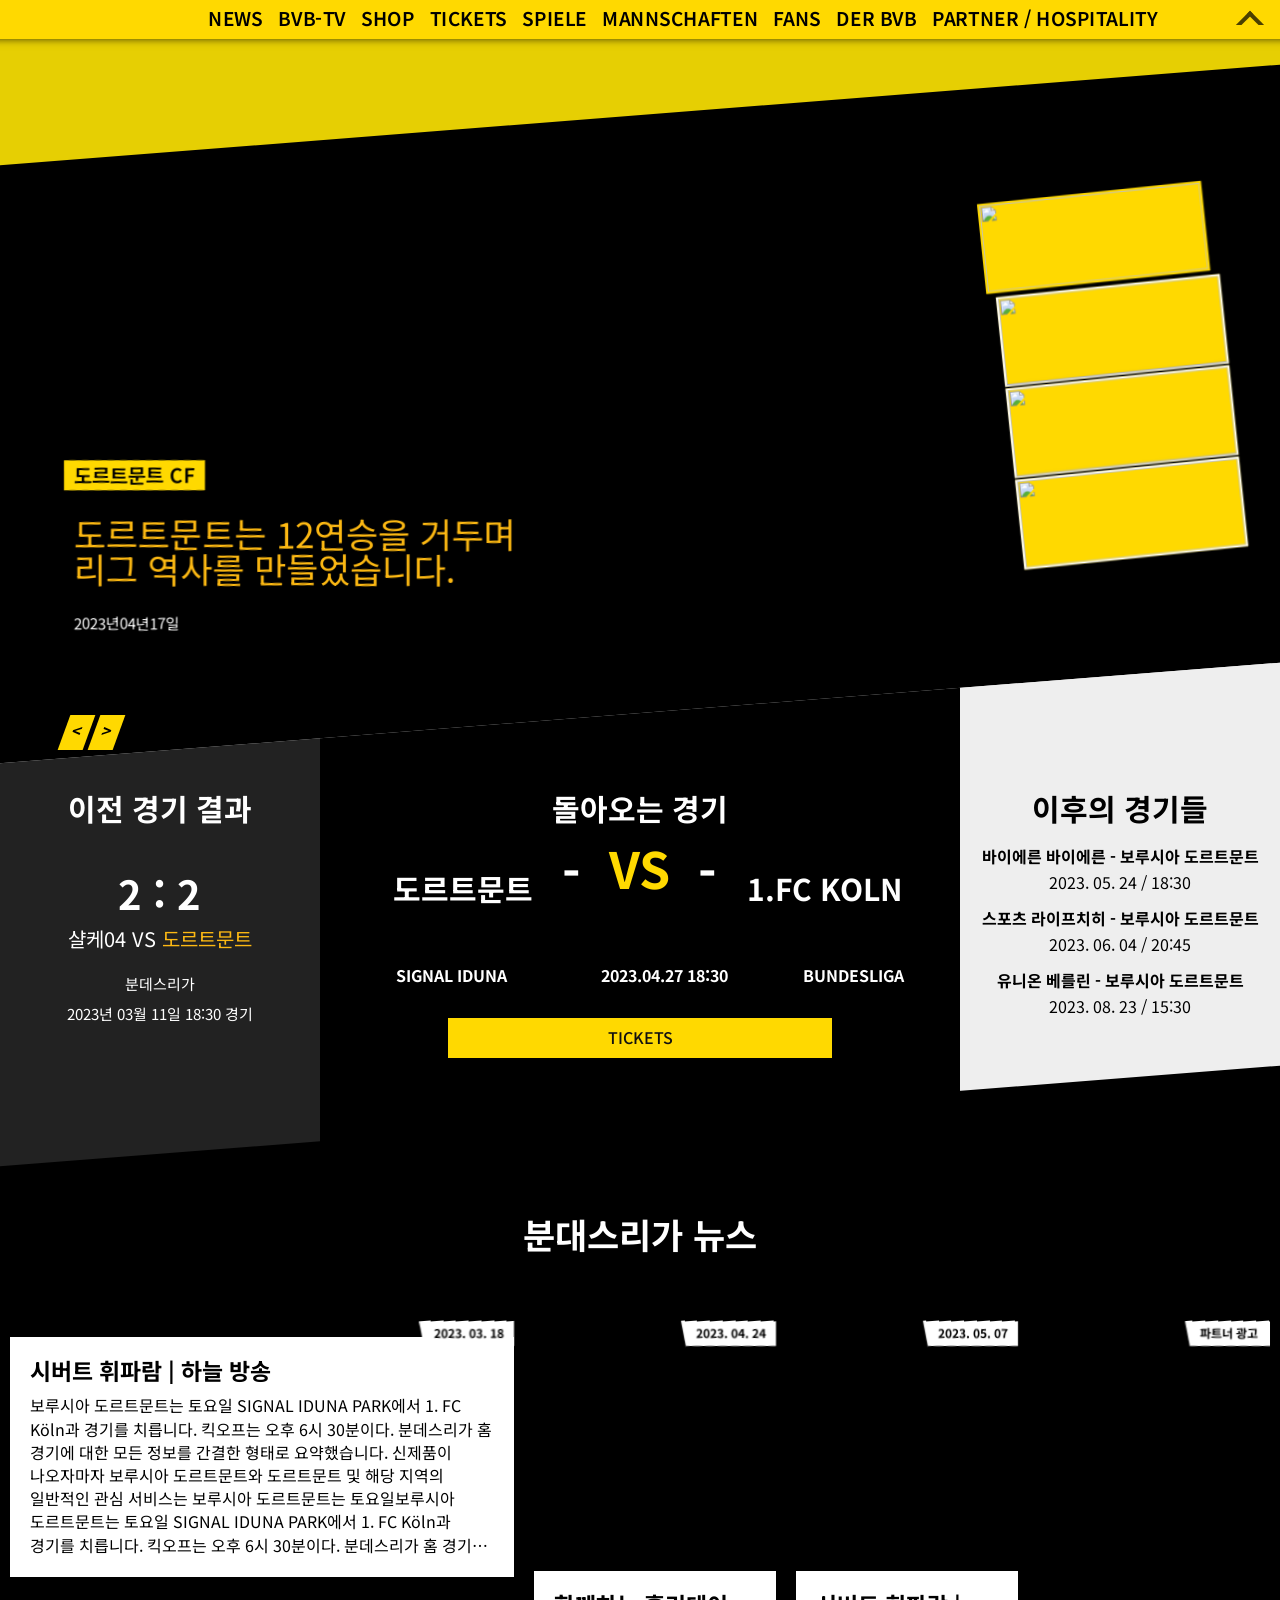
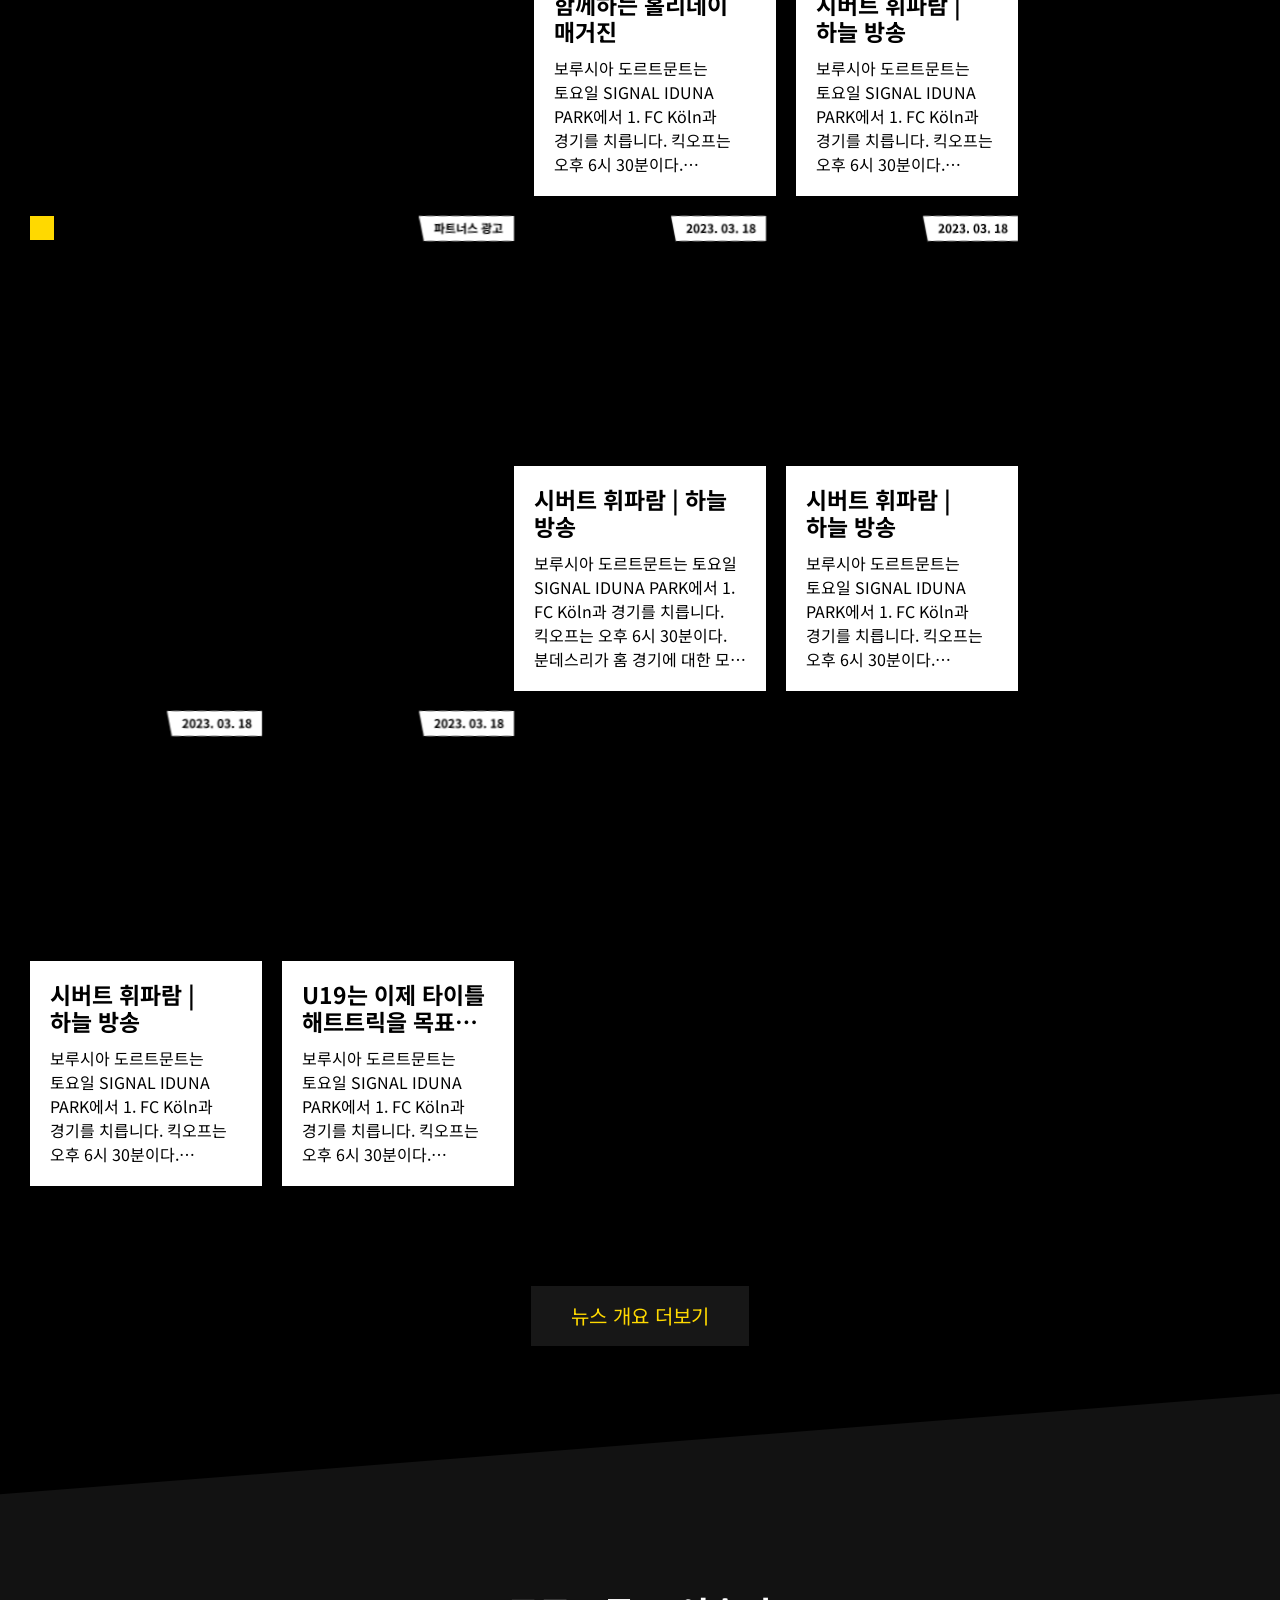
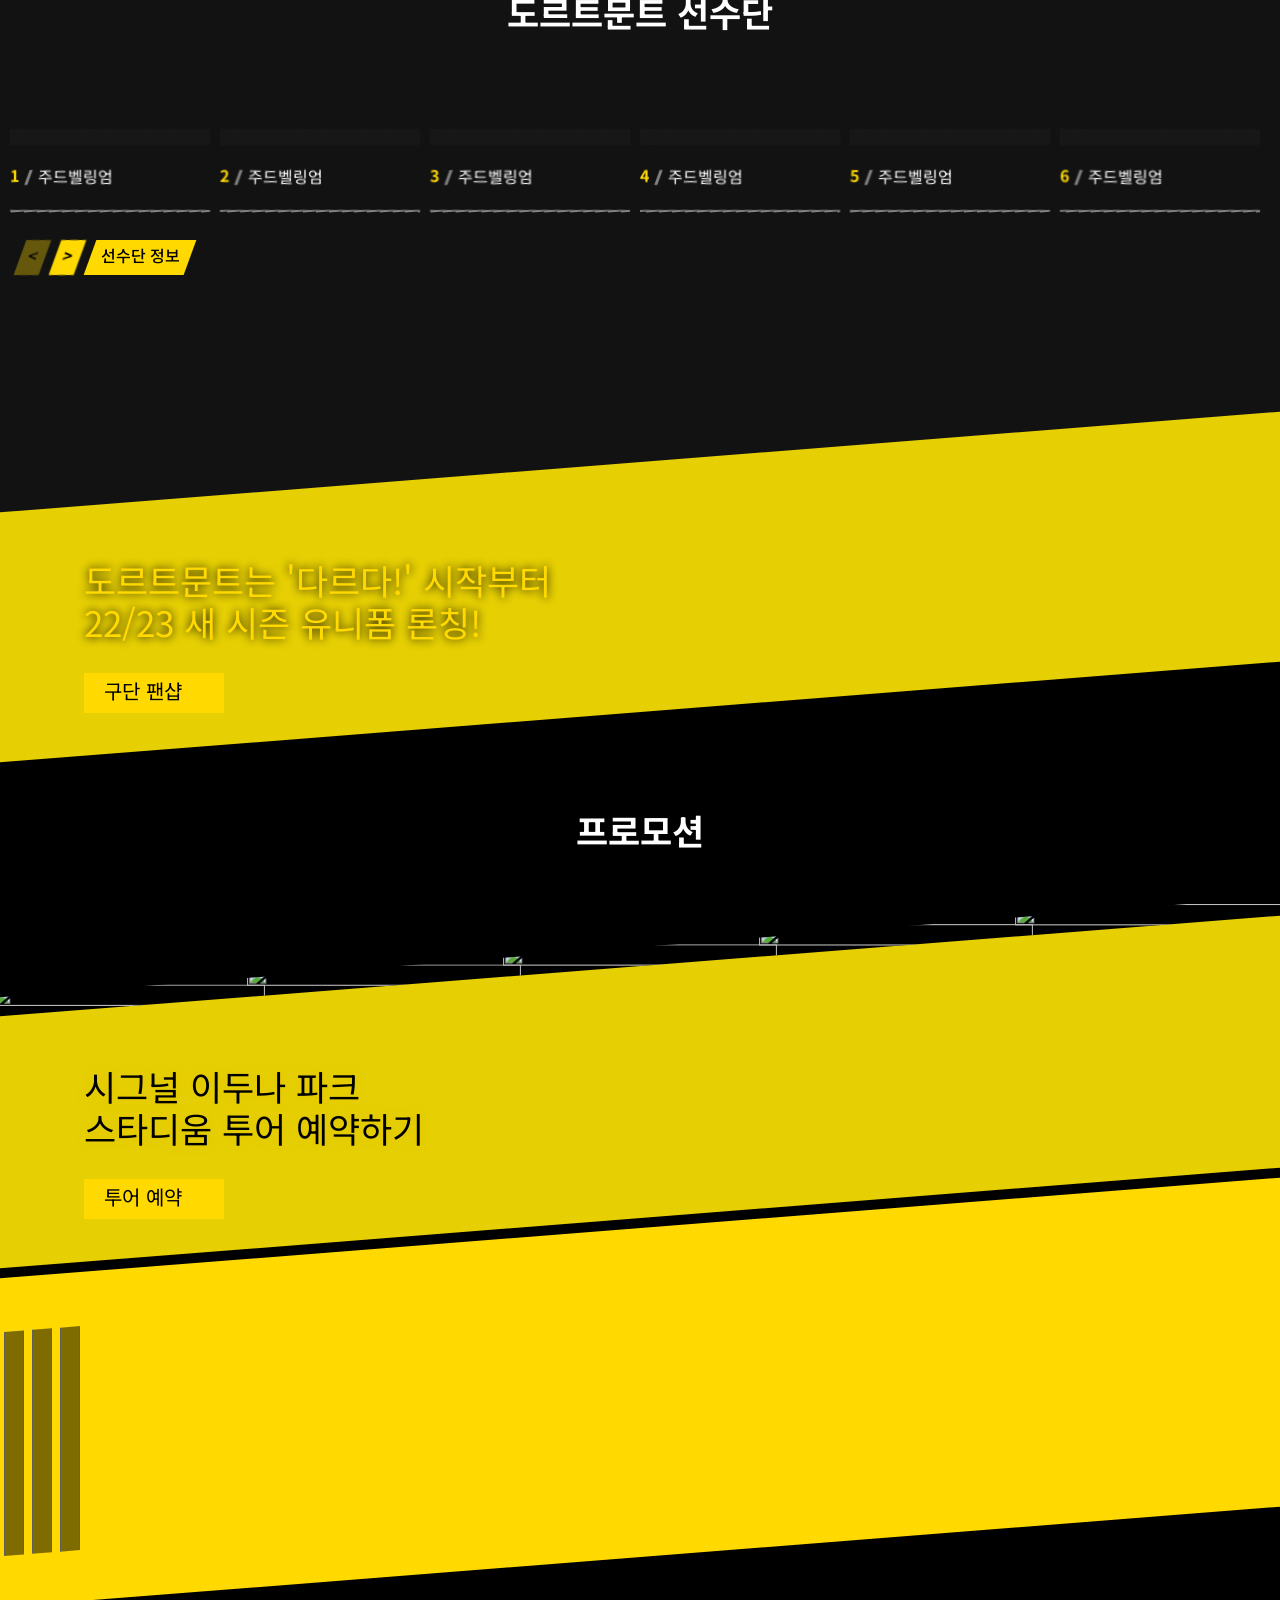
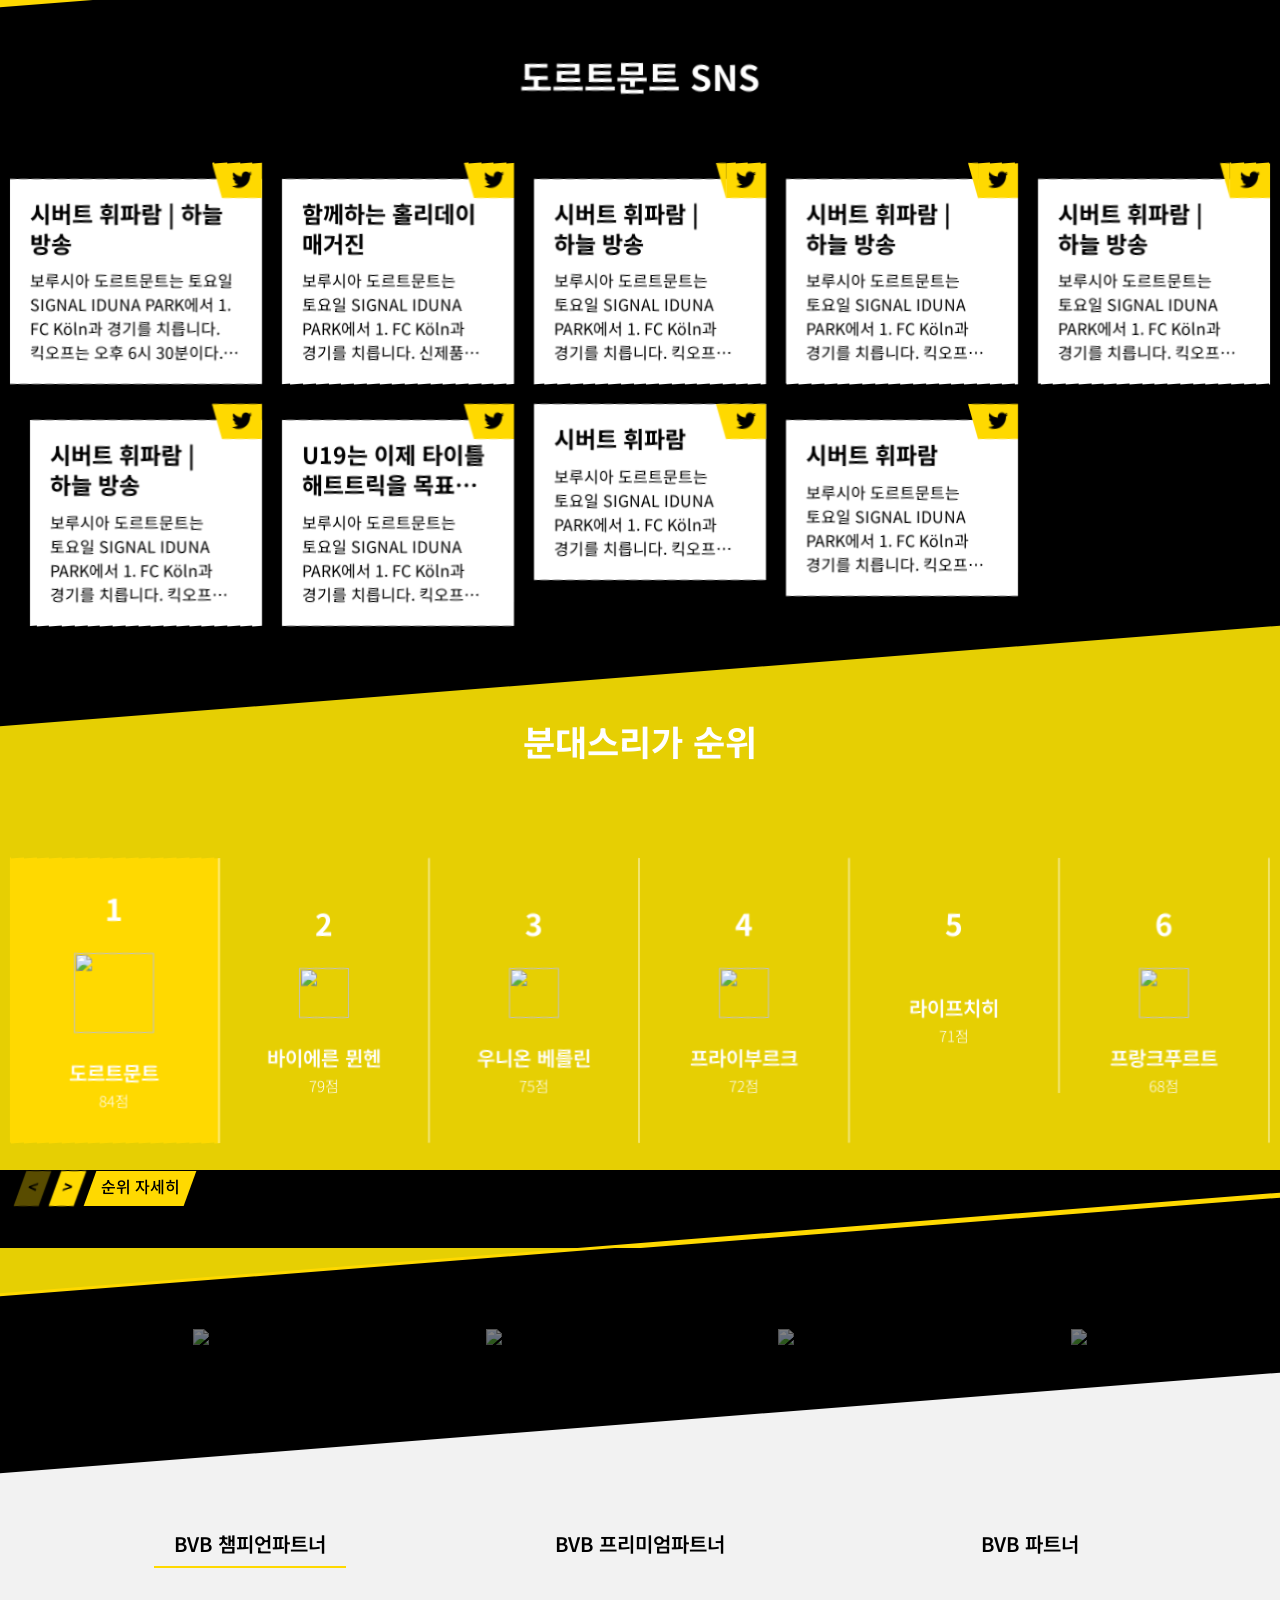
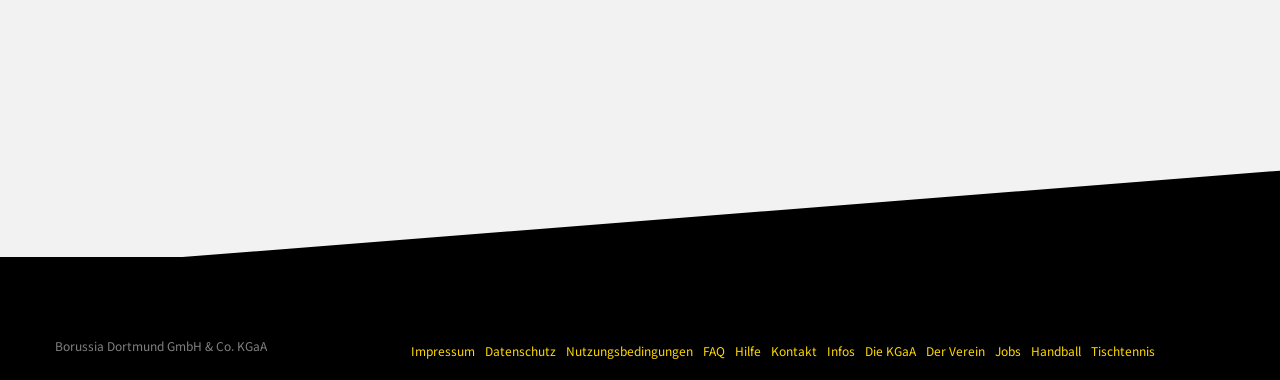
==== index.html @ 59bf0cdd "모바일 웹 초안" ====
<!DOCTYPE html>
<html lang="ko">
<head>
    <meta charset="UTF-8">
    <meta http-equiv="X-UA-Compatible" content="IE=edge">
    <meta name="viewport" content="user-scalable=no, initial-scale=1.0, maximum-scale=1.0, width=device-width">
    <link rel="icon" href="img/logo-bvb.svg" type="image/x-icon"> 
    <link rel="stylesheet" href="css/basic.css">
    <!-- <link rel="stylesheet" href="css/numberlist.css"> -->
    <link rel="stylesheet" href="css/reset.css">
    <link rel="stylesheet" href="css/swiper.min.css">
    <script src="js/swiper.min.js"></script>


    <link rel="stylesheet" href="https://cdnjs.cloudflare.com/ajax/libs/font-awesome/6.3.0/css/all.min.css">

    <!-- <script src="https://code.jquery.com/jquery-2.2.0.min.js" type="text/javascript"></script> -->
    <title>도르트문트CF</title>
</head>
<body>
    <header>

        <div class="header_top">
            <div class="cuver">
                <ul>
                    <li class="on"><a href=""><i class="fa-solid fa-futbol"><span>BVB.hom</span></i></a></li>
                    <li><a href=""><i class="fa-brands fa-youtube"><span>BVB-TV by 1&1</span></i></a></li>
                    <li><a href=""><i class="fa-solid fa-shirt"title="팬샵"><span>FanShop</span></i></a></li>
                    <li><a href=""><i class="fa-solid fa-ticket"title="티켓샵"><span>TicketShop</span></i></a></li>
                    <li><a href=""><i class="fa-solid fa-chart-line"title="선수데이터"><span>Aktie</span></i></a></li>
                    <li><a href=""><i class="fa-solid fa-trophy"><span>Borusseum</span></i></a></li>
                    <li><a href=""><i class="fa-solid fa-child-reaching" title="어린이"><span>KisClub</span></i></a></li>
                    <li><a href=""><i class="fa-solid fa-plane-departure" title="여행"><span>Reisen</span></i></a></li>
                    <li><a href=""><i class="fa-solid fa-handshake" title="회원"><span>Vip Menmber</span></i></a></li>
                    <li><a href=""><i class="fa-solid fa-heart" title="하트"><span>donation</span></i></a></li>
                </ul>
                <ul>
                    <li><a href=""><i class="fa-solid fa-magnifying-glass" title="돋보기"><span></span></i></a></li>
                    <li><a href=""><i class="fa-brands fa-facebook-f" title="페이스북"><span></span></i></a></li>
                    <li><a href=""><i class="fa-brands fa-twitter" title="트위터"><span></span></i></a></li>
                    <li><a href=""><i class="fa-brands fa-instagram" title="인스타"><span></span></i></a></li>
                    <li><a href=""><i class="fa-brands fa-twitch"><span></span></i></a></li>
                    <li><a href=""><i class="fa-solid fa-globe" title="글로벌"><span></span></i></a></li>
                    <li><a href="">Login</a></li>
                </ul>   
            </div>
            <button>up/down</button>
        </div><!--header_top : END-->

        <div class="gnb rotate">
            <div class="rotate_n">
                <h1><a href="#"><img src="img/logo-bvb.svg" alt=""></a></h1>
                <h2><a href="#"><img src="img/logo-1und1_s.svg" alt=""  id="logoc"></a></h2>
            </div>
            <div class="h_inner">
                <button class="bng_btn"><span>메뉴버튼</span></button>
                <ul class="tabMenu">
                    <li>
                        <a href="#">NEWS</a>
                        <ul  class="subMenu">
                            <li><a href="">개요</a></li>
                            <li><a href="#">인터뷰</a></li>
                            <li><a href="#">배경</a></li>
                            <li><a href="#">이야기</a></li>
                            <li><a href="#">U23</a></li>
                            <li><a href="#">이벤트</a></li>
                            <li><a href="#">재단,기부금</a></li>
                            <li><a href="#">뉴스 레터</a></li>
                        </ul><!--subMenu : END-->
                    </li>
                    <li><a href="">BVB-TV</a></li>
                    <li><a href="#">SHOP</a></li>
                    <li>
                        <a href="#">TICKETS</a>
                        <ul  class="subMenu">
                            <li><a href="#">티켓 구매</a></li>
                            <li><a href="#">티켓 정보</a></li>
                            <li><a href="#">뉴스레터</a></li>
                            <li><a href="#">경기 계획</a></li>
                            <li><a href="#">뉴스 레터</a></li>
                            <li><a href="#">이벤트</a></li>
                            <li><a href="#">스타이움 투어</a></li>
                            <li><a href="#">사전 판매 날짜</a></li>
                        </ul><!--subMenu : END-->
                    </li>
                    <li>
                        <a href="#">SPIELE</a>
                        <ul class="subMenu">
                            <li><a href="#">경기</a></li>
                            <li><a href="#">동영상</a></li>
                            <li><a href="#">경기 날짜</a></li>
                            <li><a href="#">BVB 라디오</a></li>
                            <li><a href="#">모든 경기들</a></li>
                        </ul><!--subMenu : END-->
                    </li>
                    <li>
                        <a href="#">MANNSCHAFTEN</a>
                        <ul class="subMenu">
                            <li><a href="#">선수단</a></li>
                            <li><a href="#">유소년</a></li>
                            <li><a href="#">전통</a></li>
                        </ul><!--subMenu : END-->
                    </li>
                    <li>
                        <a href="#">FANS</a>
                        <ul class="subMenu">
                            <li><a href="#">경기</a></li>
                            <li><a href="#">팬클럽</a></li>
                            <li><a href="#">팬 조언</a></li>
                            <li><a href="#">팬 부서</a></li>
                            <li><a href="#">BVB 소식</a></li>
                            <li><a href="#">BVB 팬 월드</a></li>
                        </ul><!--subMenu : END-->
                    </li>
                    <li>
                        <a href="#">DER BVB</a>
                        <ul class="subMenu">
                            <li><a href="#">역사 소개</a></li>
                            <li><a href="#">홈 구장 소개</a></li>
                            <li><a href="#">자원 봉사자</a></li>
                            <li><a href="#">재단, 기부금</a></li>
                            <li><a href="#">일자리</a></li>
                            <li><a href="#">E 풋볼</a></li>
                        </ul><!--subMenu : END-->
                    </li>
                    <li>
                        <a href="#">PARTNER / HOSPITALITY</a>
                        <ul class="subMenu">
                            <li><a href="#">비즈니스 뉴스</a></li>
                            <li><a href="#">파트너들</a></li>
                            <li><a href="#">파트너 네트워크</a></li>
                        </ul><!--subMenu : END-->
                    </li> 
                    <!--<li><a href="#">뉴스</a></li>
                    <li><a href="">도르트문트 TV</a></li>
                    <li><a href="#">쇼핑</a></li>
                    <li><a href="#">티켓</a></li>
                    <li><a href="#">경기 일정</a></li>
                    <li><a href="#">드림 팀</a></li>
                    <li><a href="#">팬페이지</a></li>
                    <li><a href="#">도르트문트 역사</a></li>
                    <li><a href="#">파트너 기업</a></li>-->
                </ul>
            </div><!--h_inner : END-->
            <button class="topBtn"></button>
        </div><!--gnb : END-->

        <ul class="gnb_content tabBody">
            <li>
                <div class="skew_n">
                    <div class="inner">
                        <nav class="nav1">
                            <ul>
                                <li class="backBtn"><a href="#">뒤로</a></li>
                                <li><a href="#">개요</a></li>
                                <li><a href="#">인터뷰</a></li>
                                <li><a href="#">배경</a></li>
                                <li><a href="#">이야기</a></li>
                                <li><a href="#">U23</a></li>
                                <li><a href="#">재단,기부금</a></li>
                                <li><a href="#">이벤트</a></li>
                                <li><a href="#">뉴스 레터</a></li>
                            </ul>
                        </nav>
                        <nav class="nav2">
                            <h3>소식</h3>
                            <ul>
                                <li>
                                    <a href="#">
                                        <p>04.15</p>
                                        <span>
                                            게레이로가 전화를 끊고, 말렌이 맞고, 변신할 수 있습니다.
                                        </span>
                                    </a>
                                </li>
                                <li>
                                    <a href="#">
                                        <p>04.15</p>
                                        <span>
                                            게레이로가 전화를 끊고, 말렌이 맞고, 변신할 수 있습니다.
                                        </span>
                                    </a>
                                </li>
                                <li>
                                    <a href="#">
                                        <p>04.15</p>
                                        <span>
                                            게레이로가 전화를 끊고, 말렌이 맞고, 변신할 수 있습니다.
                                        </span>
                                    </a>
                                </li>
                                <li>
                                    <a href="#">
                                        <p>04.15</p>
                                        <span>
                                            게레이로가 전화를 끊고, 말렌이 맞고, 변신할 수 있습니다.
                                        </span>
                                    </a>
                                </li>
                                <li>
                                    <a href="#">
                                        <p>04.15</p>
                                        <span>
                                            게레이로가 전화를 끊고, 말렌이 맞고, 변신할 수 있습니다.
                                        </span>
                                    </a>
                                </li>
                                <li>
                                    <a href="#">
                                        <div class="news_btn">
                                            모든 뉴스 보기
                                        </div>
                                    </a>
                                </li>
                            </ul>
                        </nav>
                        <nav class="nav3">
                            <h3>경기 스토리</h3>
                            <div>
                                <dl>
                                    <dt>다음 게임</dt>
                                    <dd>
                                        <span><img src="img/ranking6.png" alt=""></span>
                                        <p><strong> - : - </strong></p>
                                        <span><img src="img/logo-bvb.svg" alt=""></span>
                                    </dd>
                                    <dd>프랑크 푸르트 &nbsp;&nbsp;&nbsp;&nbsp;-&nbsp;&nbsp;&nbsp;&nbsp; 도르트 문트</dd>
                                    <dd><img src="img/ass_logo_eca.png" alt=""></dd>
                                    <dd><span>2023.05.27 18:30</span></dd>
                                </dl>
                                <dl>
                                    <dt>마지막 게임</dt>
                                    <dd>
                                        <span><img src="img/muin.png" alt=""></span>
                                        <p><strong>2 : 3</strong></p>
                                        <span><img src="img/logo-bvb.svg" alt=""></span>
                                    </dd>
                                    <dd>바이에른 뮌헨 &nbsp;&nbsp;&nbsp;&nbsp;-&nbsp;&nbsp;&nbsp;&nbsp; 도르트 문트</dd>
                                    <dd><img src="img/bl_17_footer.jpg" alt=""></dd>
                                    <dd>26일 매치데이<span>2023.05.27 18:30</span></dd>
                                </dl>
                                <!-- <a href="">모든 게임 표시</a> -->
                            </div>
                        </nav>
                        <nav class="nav4">
                            <h3>BVB TV</h3>
                            <img src="img/navImg01.jpg" alt="">
                            <dl>
                                <dt>지금 BVB TV 구독 박아!!</dt>
                                <dd>
                                    월 1.99유로에 원하는 클럽뿐만 아니라 모든 BVB 분데스리가, 유러피언 컵, DFB 컵 경기에 대한 최신 독점 비디오를 주문형으로 받을 수 있습니다.
                                </dd>
                            </dl>
                            <a href="">
                                BVB TV 바로가기
                            </a>
                        </nav>
                    </div><!--inner : END-->
                </div><!--skew_n : END-->
            </li>
            <li>
                <div>
                    <ul>
                        <li class="backBtn"><a href="#">뒤로</a></li>
                        
                    </ul>
                </div>
            </li>
            <li>
                <div>
                    내용3
                    <ul>
                        <li class="backBtn"><a href="#">뒤로</a></li>
                        
                    </ul>
                </div>
            </li>
            <li>
                <div class="skew_n">
                    <div class="inner">
                        <nav class="nav1">
                            <ul>
                                <li class="backBtn"><a href="#">뒤로</a></li>
                                <li><a href="#">티켓 구매</a></li>
                                <li><a href="#">사전 판매 날짜</a></li>
                                <li><a href="#">티켓 정보</a></li>
                                <li><a href="#">스타이움 투어</a></li>
                                <li><a href="#">뉴스레터</a></li>
                                <li><a href="#">경기 계획</a></li>
                                <li><a href="#">이벤트</a></li>
                                <li><a href="#">뉴스 레터</a></li>
                            </ul>
                        </nav>
                        <nav class="nav4">
                            <h3>티켓 구매 방법</h3>
                            <img src="img/navImg02.jpg" alt="">
                            <dl>
                                <dt>여기 티켓이 있습니다!!</dt>
                                <dd>
                                    BVB를 가까이에서 경험하고 팀을 응원하세요.
                                </dd>
                            </dl>
                            <a href="">
                                매표소로
                            </a>
                        </nav><!--nav4 : END-->
                        <nav class="nav4">
                            <h3>티켓 뉴스</h3>
                            <img src="img/navImg03.jpg" alt="">
                            <dl>
                                <dt>지금 BVB TV 구독 박아!!</dt>
                                <dd>
                                    목요일부터 보훔 경기 티켓 구매 가능
                                </dd>
                            </dl>
                            <a href="">
                                더 알아보기
                            </a>
                        </nav><!--nav4 : END-->
                        <nav class="nav2">
                            <h3>소식</h3>
                            <ul>
                                <li>
                                    <a href="#">
                                        <p>04.15</p>
                                        <span>
                                            게레이로가 전화를 끊고, 말렌이 맞고, 변신할 수 있습니다.
                                        </span>
                                    </a>
                                </li>
                                <li>
                                    <a href="#">
                                        <p>04.15</p>
                                        <span>
                                            게레이로가 전화를 끊고, 말렌이 맞고, 변신할 수 있습니다.
                                        </span>
                                    </a>
                                </li>
                                <li>
                                    <a href="#">
                                        <p>04.15</p>
                                        <span>
                                            게레이로가 전화를 끊고, 말렌이 맞고, 변신할 수 있습니다.
                                        </span>
                                    </a>
                                </li>
                                <li>
                                    <a href="#">
                                        <p>04.15</p>
                                        <span>
                                            게레이로가 전화를 끊고, 말렌이 맞고, 변신할 수 있습니다.
                                        </span>
                                    </a>
                                </li>
                                <li>
                                    <a href="#">
                                        <p>04.15</p>
                                        <span>
                                            게레이로가 전화를 끊고, 말렌이 맞고, 변신할 수 있습니다.
                                        </span>
                                    </a>
                                </li>
                                <li>
                                    <a href="#">
                                        <div class="news_btn">
                                            모든 뉴스 보기
                                        </div>
                                    </a>
                                </li>
                            </ul>
                        </nav>
                        
    
                    </div><!--inner : END-->
                </div><!--skew_n : END-->
            </li>
            <li>
                <div class="skew_n">
                    <div class="inner">
                        <nav class="nav1">
                            <ul>
                                <li class="backBtn"><a href="#">뒤로</a></li>
                                <li><a href="#">경기</a></li>
                                <li><a href="#">BVB 라디오</a></li>
                                <li><a href="#">동영상</a></li>
                                <li><a href="#">경기 날짜</a></li>
                                <li><a href="#">모든 경기들</a></li>
                            </ul>
                        </nav>
                        <nav class="nav2">
                            <h3>이벤트</h3>
                            <ul>
                                <li>
                                    <a href="#">
                                        <p>04.15</p>
                                        <span>
                                            잔디 공 스포츠 라이프치히 - 보루시아 도르트문트
                                        </span>
                                    </a>
                                </li>
                                <li>
                                    <a href="#">
                                        <p>04.15</p>
                                        <span>
                                            VfB 슈투트가르트-보루시아 도르트문트
                                        </span>
                                    </a>
                                </li>
                                <li>
                                    <a href="#">
                                        <p>04.15</p>
                                        <span>
                                            게레이로가 전화를 끊고, 말렌이 맞고, 변신할 수 있습니다.
                                        </span>
                                    </a>
                                </li>
                                <li>
                                    <a href="#">
                                        <p>04.15</p>
                                        <span>
                                            게레이로가 전화를 끊고, 말렌이 맞고, 변신할 수 있습니다.
                                        </span>
                                    </a>
                                </li>
                                <li>
                                    <a href="#">
                                        <p>04.15</p>
                                        <span>
                                            게레이로가 전화를 끊고, 말렌이 맞고, 변신할 수 있습니다.
                                        </span>
                                    </a>
                                </li>
                                <li>
                                    <a href="#">
                                        <div class="news_btn">
                                            더 많은 이벤트 보기
                                        </div>
                                    </a>
                                </li>
                            </ul>
                        </nav>
                        <nav class="nav3">
                            <h3>경기 스토리</h3>
                            <div>
                                <dl>
                                    <dt>다음 게임</dt>
                                    <dd>
                                        <span><img src="img/ranking6.png" alt=""></span>
                                        <p><strong> - : - </strong></p>
                                        <span><img src="img/logo-bvb.svg" alt=""></span>
                                    </dd>
                                    <dd>프랑크 푸르트 &nbsp;&nbsp;&nbsp;&nbsp;-&nbsp;&nbsp;&nbsp;&nbsp; 도르트 문트</dd>
                                    <dd><img src="img/ass_logo_eca.png" alt=""></dd>
                                    <dd><span>2023.05.27 18:30</span></dd>
                                </dl>
                                <dl>
                                    <dt>마지막 게임</dt>
                                    <dd>
                                        <span><img src="img/muin.png" alt=""></span>
                                        <p><strong>2 : 3</strong></p>
                                        <span><img src="img/logo-bvb.svg" alt=""></span>
                                    </dd>
                                    <dd>바이에른 뮌헨 &nbsp;&nbsp;&nbsp;&nbsp;-&nbsp;&nbsp;&nbsp;&nbsp; 도르트 문트</dd>
                                    <dd><img src="img/bl_17_footer.jpg" alt=""></dd>
                                    <dd>26일 매치데이<span>2023.05.27 18:30</span></dd>
                                </dl>
                                <!-- <a href="">모든 게임 표시</a> -->
                            </div>
                        </nav>
                        <nav class="nav4">
                            <h3>혜택</h3>
                            <img src="img/navImg04.jpg" alt="">
                            <dl>
                                <dt>팬 혜택: WOW + BVB-TV 12개월</dt>
                                <dd>
                                    WOW를 통해 BVB가 분데스리가와 DFB 컵은 물론 최고의 핸드볼, 테니스, 골프, 포뮬러 1 경기를 라이브로 볼 수 있습니다. 
                                    또한 독점 비디오 및 보고서가 포함된 BVB 아카이브에 액세스할 수 있습니다. 
                                    한 달에 €24.99에 함께 사용하세요.
                                </dd>
                            </dl>
                            <a href="">
                                BVB TV 바로가기
                            </a>
                        </nav>
                    </div><!--inner : END-->
                </div><!--skew_n : END-->
            </li>
            <li>
                <div class="skew_n">
                    <div class="inner">
                        <nav class="nav1">
                            <ul>
                                <li class="backBtn"><a href="#">뒤로</a></li>
                                <li><a href="#">선수단</a></li>
                                <li><a href="#">유소년</a></li>
                                <li><a href="#">전통</a></li>
                            </ul>
                        </nav>
                        <nav class="nav5">
                            <h3>골키퍼</h3>
                            <ul>
                                <li><a href="#"><p>1</p><span>그레고리 코벨</span></a></li>
                                <li><a href="#"><p>33</p><span>알렉산더 마이어</span></a></li>
                                <li><a href="#"><p>35</p><span>마르셀 로트카</span></a></li>
                                <li><a href="#"><p>38</p><span>루카 운베혼</span></a></li>
                            </ul>
                        </nav><!--nav5 : END-->
                        <nav class="nav5">
                            <h3>수비수</h3>
                            <ul>
                                <li><a href="#"><p>2</p><span>마테우 모리 바우자</span></a></li>
                                <li><a href="#"><p>4</p><span>니코 슐로터벡</span></a></li>
                                <li><a href="#"><p>13</p><span>라파엘 게레이로</span></a></li>
                                <li><a href="#"><p>14</p><span>니코 슐즈</span></a></li>
                                <li><a href="#"><p>15</p><span>마츠 후엘스</span></a></li>
                                <li><a href="#"><p>24</p><span>토마스 뮐너</span></a></li>
                                <li><a href="#"><p>25</p><span>니클라스 술레</span></a></li>
                                <li><a href="#"><p>26</p><span>줄리안라이어슨</span></a></li>
                            </ul>
                        </nav><!--nav5 : END-->
                        <nav class="nav5">
                            <h3>미드필더</h3>
                            <ul>
                                <li><a href="#"><p>6</p><span>살리 오즈칸</span></a></li>
                                <li><a href="#"><p>7</p><span>조반니 레이나</span></a></li>
                                <li><a href="#"><p>8</p><span>마흐무드 다후드</span></a></li>
                                <li><a href="#"><p>11</p><span>마르코레우스</span></a></li>
                                <li><a href="#"><p>17</p><span>마리우스 울프</span></a></li>
                                <li><a href="#"><p>19</p><span>줄리안 브란트</span></a></li>
                                <li><a href="#"><p>22</p><span>주드 벨링엄</span></a></li>
                                <li><a href="#"><p>23</p><span>멀레 칸</span></a></li>
                                <li><a href="#"><p>30</p><span>펠릭스 패스</span></a></li>
                                <li><a href="#"><p>32</p><span>압둘라예 카마라</span></a></li>
                                <li><a href="#"><p>42</p><span>곡탄 구르푸즈</span></a></li>
                            </ul>
                        </nav><!--nav5 : END-->
                        <nav class="nav5">
                            <h3>공격수</h3>
                            <ul>
                                <li><a href="#"><p>9</p><span>세바스티안 힐러</span></a></li>
                                <li><a href="#"><p>16</p><span>줄리앙 듀랑빌</span></a></li>
                                <li><a href="#"><p>18</p><span> 유수파 무코코</span></a></li>
                                <li><a href="#"><p>20</p><span>앤서니 모데스트</span></a></li>
                                <li><a href="#"><p>20</p><span>앤서니 모데스트</span></a></li>
                                <li><a href="#"><p>21</p><span>도넬 페인트</span></a></li>
                                <li><a href="#"><p>27</p><span>카림 아데예미</span></a></li>
                                <li><a href="#"><p>43</p><span>제이미 바이노 기른스</span></a></li>
                            </ul>
                        </nav><!--nav5 : END-->
                    </div><!--inner : END-->
                </div><!--skew_n : END-->
            </li>
    
            <li>
                <div class="skew_n">
                    <div class="inner">
                        <nav class="nav1">
                            <ul>
                                <li class="backBtn"><a href="#">뒤로</a></li>
                                <li><a href="#">경기</a></li>
                                <li><a href="#">BVB 소식</a></li>
                                <li><a href="#">팬클럽</a></li>
                                <li><a href="#">팬 조언</a></li>
                                <li><a href="#">팬 부서</a></li>
                                <li><a href="#">BVB 팬 월드</a></li>
                            </ul>
                        </nav>
                        <nav class="nav2">
                            <h3>이벤트</h3>
                            <ul>
                                <li>
                                    <a href="#">
                                        <p>04.15</p>
                                        <span>
                                            잔디 공 스포츠 라이프치히 - 보루시아 도르트문트
                                        </span>
                                    </a>
                                </li>
                                <li>
                                    <a href="#">
                                        <p>04.15</p>
                                        <span>
                                            VfB 슈투트가르트-보루시아 도르트문트
                                        </span>
                                    </a>
                                </li>
                                <li>
                                    <a href="#">
                                        <p>04.15</p>
                                        <span>
                                            게레이로가 전화를 끊고, 말렌이 맞고, 변신할 수 있습니다.
                                        </span>
                                    </a>
                                </li>
                                <li>
                                    <a href="#">
                                        <p>04.15</p>
                                        <span>
                                            게레이로가 전화를 끊고, 말렌이 맞고, 변신할 수 있습니다.
                                        </span>
                                    </a>
                                </li>
                                <li>
                                    <a href="#">
                                        <p>04.15</p>
                                        <span>
                                            게레이로가 전화를 끊고, 말렌이 맞고, 변신할 수 있습니다.
                                        </span>
                                    </a>
                                </li>
                                <li>
                                    <a href="#">
                                        <div class="news_btn">
                                            더 많은 이벤트 보기
                                        </div>
                                    </a>
                                </li>
                            </ul>
                        </nav>
                        <nav class="nav4">
                            <h3>베팅 모든것</h3>
                            <img src="img/navImg04.jpg" alt="">
                            <dl>
                                <dt>Nobby에 대한 모든 것 - 검정색과 노란색 베팅 그룹</dt>
                                <dd>
                                    검은색 및 노란색 베팅 그룹에서 Nobby는 모든 Borussia 플레이어에게 베팅에 도전합니다! 
                                    참여는 물론 무료이며 최고의 팁을 주는 사람은 매 경기일과 시즌이 끝날 때 독점적인 BVB 상을 받습니다. 
                                    페이스북 친구를 초대하여 경쟁할 수도 있습니다.
                                </dd>
                            </dl>
                            <a href="">
                                베팅 바로가기
                            </a>
                        </nav>
                    </div><!--inner : END-->
                </div><!--skew_n : END-->
            </li>
            <li>
                <div class="skew_n">
                    <div class="inner">
                        <nav class="nav1">
                            <ul>
                                <li class="backBtn"><a href="#">뒤로</a></li>
                                <li><a href="#">역사 소개</a></li>
                                <li><a href="#">홈 구장 소개</a></li>
                                <li><a href="#">자원 봉사자</a></li>
                                <li><a href="#">재단, 기부금</a></li>
                                <li><a href="#">일자리</a></li>
                                <li><a href="#">E 풋볼</a></li>
                            </ul>
                        </nav>
                        <nav class="nav4">
                            <h3>노동조합</h3>
                            <img src="img/bvb_gnb_01.jpg" alt="">
                            <dl>
                                <dt>보르지그플라츠 출생</dt>
                                <dd>
                                    BV의 가장 중요한 기관. 
                                    보루시아 09 eV 도르트문트와 그 멤버들.
                                </dd>
                            </dl>
                            <a href="">
                                협회 위원회
                            </a>
                        </nav>
                        <nav class="nav4">
                            <h3>노동 위원회</h3>
                            <img src="img/bvb_gnb_02.jpg" alt="">
                            <dl>
                                <dt>KGAA</dt>
                                <dd>
                                    Borussia Dortmund GmbH & Co. KGaA, 위원회 및 구성원에 대한 개요입니다.
                                </dd>
                            </dl>
                            <a href="">
                                더 알아보기
                            </a>
                        </nav>
                        <nav class="nav4">
                            <h3>일자리</h3>
                            <img src="img/bvb_gnb_03.jpg" alt="">
                            <dl>
                                <dt>일자리</dt>
                                <dd>
                                    보루시아 도르트문트는 단순한 고용주 그 이상입니다. 
                                    무엇보다 보루시아 도르트문트는 삶의 방식이기도 하다. 
                                    이것은 우리의 기업 및 클럽 문화에 반영됩니다. 
                                    보루시아 도르트문트에서 일하는 사람들은 BVB 가족과 떼려야 뗄 수 없는 감정적 연결을 느낍니다. 
                                </dd>
                            </dl>
                            <a href="">
                                더 알아보기
                            </a>
                        </nav>
                        <nav class="nav4">
                            <h3>재단, 기부금</h3>
                            <img src="img/bvb_gnb_04.jpg" alt="">
                            <dl>
                                <dt>라이트 업 - BVB 재단</dt>
                                <dd>
                                    분데스리가 50회 시즌 12일, 보루시아 도르트문트가 비영리재단 '라이트업'의 창립을 맞아 별의 탄생을 자축했다.
                                </dd>
                            </dl>
                            <a href="">
                                더 알아보기
                            </a>
                        </nav>
                        <nav class="nav4">
                            <h3>우리의 게임</h3>
                            <img src="img/bvb_gnb_05.jpg" alt="">
                            <dl>
                                <dt>BVB의 지속 가능한 개발</dt>
                                <dd>
                                    연대와 공동체로 보루시아 도르트문트의 지속 가능한 보고서를 우리는 항상 개발한다.
                                </dd>
                            </dl>
                            <a href="">
                                더 알아보기
                            </a>
                        </nav>
                    </div><!--inner : END-->
                </div><!--skew_n : END-->
            </li>
            <li>
                <div class="skew_n">
                    <div class="inner">
                        <nav class="nav1">
                            <ul>
                                <li class="backBtn"><a href="#">뒤로</a></li>
                                <li><a href="#">비즈니스 뉴스</a></li>
                                <li><a href="#">파트너들</a></li>
                                <li><a href="#">파트너 네트워크</a></li>
                            </ul>
                        </nav>
                        <nav class="nav4">
                            <img src="img/fatner_bng01.png" alt="">
                            <a href="">
                                더 알아보기
                            </a>
                        </nav>
                        <nav class="nav4">
                            <img src="img/fatner_bng02.png" alt="">
                            <a href="">
                                더 알아보기
                            </a>
                        </nav>
                        <nav class="nav4">
                            <img src="img/fatner_bng03.png" alt="">
                            <a href="">
                                더 알아보기
                            </a>
                        </nav>
                        <nav class="nav4">
                            <img src="img/fatner_bng04.png" alt="">
                            <a href="">
                                더 알아보기
                            </a>
                        </nav>
                        <nav class="nav4">
                            <img src="img/fatner_bng06.png" alt="">
                            <a href="">
                                더 알아보기
                            </a>
                        </nav>
                    </div><!--inner : END-->
                </div><!--skew_n : END-->
            </li>
        </ul>

    </header>


    <div class="wr">


        <div class="swiper-container visual skew ">
            <!-- <div class="swiper-scrollbar"></div> -->

            <div class="swiper-wrapper ">
                <div class="swiper-slide on">
                    <div class="img">
                        <dl class="visual_txt">
                            <dt>도르트문트 CF</dt>
                            <dd> 도르트문트는 12연승을 거두며<br /> 
                                리그 역사를 만들었습니다.
                            </dd>
                            <dd>
                                2023년04년17일
                            </dd>
                        </dl><!--visual_txt : END-->
                    </div>
                </div><!---슬라이더 컨텐--->
                <div class="swiper-slide ">
                    <div class="img">
                        <dl class="visual_txt">
                            <dt>도르트문트 CF</dt>
                            <dd> 도르트문트는 12연승을 거두며<br /> 
                                리그 역사를 만들었습니다.
                            </dd>
                            <dd>
                                2023년04년17일
                            </dd>
                        </dl><!--visual_txt : END-->
                    </div>
                </div><!---슬라이더 컨텐--->
                <div class="swiper-slide ">
                    <div class="img">
                        <dl class="visual_txt">
                            <dt>도르트문트 CF</dt>
                            <dd> 도르트문트는 12연승을 거두며<br /> 
                                리그 역사를 만들었습니다.
                            </dd>
                            <dd>
                                2023년04년17일
                            </dd>
                        </dl><!--visual_txt : END-->
                    </div>
                </div><!---슬라이더 컨텐--->
                <div class="swiper-slide ">
                    <div class="img">
                        <dl class="visual_txt">
                            <dt>도르트문트 CF</dt>
                            <dd> 도르트문트는 12연승을 거두며<br /> 
                                리그 역사를 만들었습니다.
                            </dd>
                            <dd>
                                2023년04년17일
                            </dd>
                        </dl><!--visual_txt : END-->
                    </div>
                </div><!---슬라이더 컨텐--->

            </div><!--swiper-wrapper : END-->
            <ul class="swiper-pagination ul skew_n"></div>
            <!-- <ul class="swiper-pagination ">
                <li class="on"><img src="img/baner02.jpg" alt=""><span>도르트문트 CF</span></li>
                <li><img src="img/wu02.webp" alt=""><span>BVB 팬샵</span></li>
                <li><img src="img/wu02.webp" alt=""><span>새로운 컬렉션</span></li>
                <li><img src="img/wu02.webp" alt=""><span>BVB 파트너스</span></li>
            </ul> -->
            <!-- <ul class="ul skew_n">
                <li class="on"><img src="img/baner02.jpg" alt=""><span>도르트문트 CF</span></li>
                <li><img src="img/wu02.webp" alt=""><span>BVB 팬샵</span></li>
                <li><img src="img/wu02.webp" alt=""><span>새로운 컬렉션</span></li>
                <li><img src="img/wu02.webp" alt=""><span>BVB 파트너스</span></li>
            </ul> -->
        </div>
        <div class="nextBtn visualBtn">
            <div class="swiper-button-prev2"><</div>
            <div class="swiper-button-next2">></div>
        </div><!--nextBtn : END-->
    </div><!--wr : END-->




    <main>
        <section class="content1 skew">
            <ul>
                <li>
                    <div class="game_con1">
                        <h3>이전 경기 결과</h3>
                        <div class="score">
                            <div>
                                <p><img src="img/muin.png" alt=""></p>
                            </div>
                            <div>2 : 2</div>
                            <div>
                                <p><img src="img/logo-bvb.svg" alt=""></p>
                            </div>
                        </div><!--score : END -->
                        <dl>
                            <dt>샬케04 VS<strong> 도르트문트</strong></dt>
                            <dd>분데스리가<br />2023년 03월 11일 18:30 경기</dd>
                        </dl>
                    </div><!--game_con : END-->
                </li>
                <li>
                    <div class="game_con2">
                        <h3>돌아오는 경기</h3>
                        <div class="score">
                            <div>
                                <img src="img/logo-bvb.svg" alt="">
                                <span>도르트문트</span>
                            </div>
                            <div><span><strong> - </strong>&nbsp;VS&nbsp;<strong> - </strong></span></div>
                            <div>
                                <img src="img/koln.png" alt="">
                                <span>1.FC KOLN</span>
                            </div>
                        </div><!--score : END-->
                        <ul class="game_con2_list">
                            <li>SIGNAL IDUNA </li>
                            <li>2023.04.27 18:30</li>
                            <li>BUNDESLIGA</li>
                            <li><a href="#">TICKETS</a></li>
                        </ul>
                    </div><!--game_con : END-->
                </li>
                <li>
                    <div class="game_con3">
                        <h3>이후의 경기들</h3>
                        <dl>
                            <dt>바이에른 바이에른 - 보루시아 도르트문트</dt>
                            <dd>2023. 05. 24 / 18:30</dd>
                        </dl>
                        <dl>
                            <dt>스포츠 라이프치히 - 보루시아 도르트문트</dt>
                            <dd>2023. 06. 04 / 20:45</dd>
                        </dl>
                        <dl>
                            <dt>유니온 베를린 - 보루시아 도르트문트</dt>
                            <dd>2023. 08. 23 / 15:30</dd>
                        </dl>
                    </div><!--game_con : END-->
                </li>
            </ul>
        </section><!--content1 : END-->
        <section class="content2 skew">
            <div class="inner">
                <h2>분대스리가 뉴스</h2>
                <ul class="new_ul1">
                    <li>
                        <a href="">
                            <div class="img">
                                <span>2023. 03. 18</span>
                                <img src="img/new01.jpg" alt="">
                            </div>
                            <dl>
                                <dt>시버트 휘파람 | 하늘 방송</dt>
                                <dd>
                                    보루시아 도르트문트는 토요일 SIGNAL IDUNA PARK에서 1. FC Köln과 경기를 치릅니다. 
                                    킥오프는 오후 6시 30분이다. 분데스리가 홈 경기에 대한 모든 정보를 간결한 형태로 요약했습니다. 
                                    신제품이 나오자마자 보루시아 도르트문트와 도르트문트 및 해당 지역의 일반적인 관심 서비스는 보루시아 도르트문트는 토요일보루시아 도르트문트는 토요일 SIGNAL IDUNA PARK에서 1. FC Köln과 경기를 치릅니다. 
                                    킥오프는 오후 6시 30분이다. 분데스리가 홈 경기에 대한 모든 정보를 간결한 형태로 요약했습니다. 
                                    신제품이 나오자마자 보루시아 도르트문트와 도르트문트 및 해당 지역의 일반적인 관심 서비스는 보루시아 도르트문트는 토요일
                                    보루시아 도르트문트는 토요일 SIGNAL IDUNA PARK에서 1. FC Köln과 경기를 치릅니다. 
                                    킥오프는 오후 6시 30분이다. 분데스리가 홈 경기에 대한 모든 정보를 간결한 형태로 요약했습니다. 
                                </dd>
                            </dl>
                        </a>
                    </li>
                    <li>
                        <ul>
                            <li>
                                <a href="">
                                    <div class="img">
                                        <span>2023. 04. 24</span>
                                        <img src="img/new02.jpg" alt="">
                                    </div>
                                    <dl>
                                        <dt>
                                            함께하는 홀리데이 매거진</dt>
                                        <dd>
                                            보루시아 도르트문트는 토요일 SIGNAL IDUNA PARK에서 1. FC Köln과 경기를 치릅니다. 
                                            킥오프는 오후 6시 30분이다. 분데스리가 홈 경기에 대한 모든 정보를 간결한 형태로 요약했습니다. 
                                            신제품이 나오자마자 보루시아 도르트문트와 도르트문트 및 해당 지역의 일반적인 관심 서비스는
                                        </dd>
                                    </dl>
                                </a>
                            </li>
                            <li>
                                <a href="">
                                    <div class="img">
                                        <span>2023. 05. 07</span>
                                        <img src="img/new03.jpg" alt="">
                                    </div>
                                    <dl>
                                        <dt>시버트 휘파람 | 하늘 방송</dt>
                                        <dd>
                                            보루시아 도르트문트는 토요일 SIGNAL IDUNA PARK에서 1. FC Köln과 경기를 치릅니다. 
                                            킥오프는 오후 6시 30분이다. 분데스리가 홈 경기에 대한 모든 정보를 간결한 형태로 요약했습니다. 
                                            신제품이 나오자마자 보루시아 도르트문트와 도르트문트 및 해당 지역의 일반적인 관심 서비스는
                                        </dd>
                                    </dl>
                                </a>
                            </li>
                        </ul>
                    </li>
                    <li>
                        <a href="">
                            <div class="img">
                                <span>파트너스 광고</span>
                                <img src="img/b_baner2.jpg" alt="">
                            </div>
                        </a>
                    </li>
                    <li>
                        <a href="">
                            <div class="img">
                                <span>2023. 03. 18</span>
                                <img src="img/new04.jpg" alt="">
                            </div>
                            <dl>
                                <dt>시버트 휘파람 | 하늘 방송</dt>
                                <dd>
                                    보루시아 도르트문트는 토요일 SIGNAL IDUNA PARK에서 1. FC Köln과 경기를 치릅니다. 
                                    킥오프는 오후 6시 30분이다. 분데스리가 홈 경기에 대한 모든 정보를 간결한 형태로 요약했습니다. 
                                    신제품이 나오자마자 보루시아 도르트문트와 도르트문트 및 해당 지역의 일반적인 관심 서비스는 보루시아 도르트문트는 토요일
                                </dd>
                            </dl>
                        </a>
                    </li>
                    <li>
                        <a href="">
                            <div class="img">
                                <span>2023. 03. 18</span>
                                <img src="img/new05.jpg" alt="">
                            </div>
                            <dl>
                                <dt>시버트 휘파람 | 하늘 방송</dt>
                                <dd>
                                    보루시아 도르트문트는 토요일 SIGNAL IDUNA PARK에서 1. FC Köln과 경기를 치릅니다. 
                                    킥오프는 오후 6시 30분이다. 분데스리가 홈 경기에 대한 모든 정보를 간결한 형태로 요약했습니다. 
                                    신제품이 나오자마자 보루시아 도르트문트와 도르트문트 및 해당 지역의 일반적인 관심 서비스는 보루시아 도르트문트는 토요일
                                </dd>
                            </dl>
                        </a>
                    </li>
                    <li>
                        <a href="">
                            <div class="img">
                                <span>2023. 03. 18</span>
                                <img src="img/new06.jpg" alt="">
                            </div>
                            <dl>
                                <dt>시버트 휘파람 | 하늘 방송</dt>
                                <dd>
                                    보루시아 도르트문트는 토요일 SIGNAL IDUNA PARK에서 1. FC Köln과 경기를 치릅니다. 
                                    킥오프는 오후 6시 30분이다. 분데스리가 홈 경기에 대한 모든 정보를 간결한 형태로 요약했습니다. 
                                </dd>
                            </dl>
                        </a>
                    </li>
                    <li>
                        <a href="">
                            <div class="img">
                                <span>2023. 03. 18</span>
                                <img src="img/new07.jpg" alt="">
                            </div>
                            <dl>
                                <dt>
                                    U19는 이제 타이틀 해트트릭을 목표로 합니다.</dt>
                                <dd>
                                    보루시아 도르트문트는 토요일 SIGNAL IDUNA PARK에서 1. FC Köln과 경기를 치릅니다. 
                                    킥오프는 오후 6시 30분이다. 분데스리가 홈 경기에 대한 모든 정보를 간결한 형태로 요약했습니다. 
                                    신제품이 나오자마자 보루시아 도르트문트와 도르트문트 및 해당 지역의 일반적인 관심 서비스는 보루시아 도르트문트는 토요일
                                </dd>
                            </dl>
                        </a>
                    </li>
                </ul>
                <div class="r_baner">
                    <a href="#">
                        <img src="img/r_baner.jpg" alt="">
                        <span>파트너 광고</span>
                    </a>
                </div><!--r_baner : END-->
                <div class="news_plus">
                    <a href="#">
                        뉴스 개요 더보기
                    </a>
                </div>
            </div><!--inner : END-->
        </section><!--content2 : END-->
        <section class="content3 skew">
            <div class="inner skew_n">
                <h2>도르트문트 선수단</h2>
                <div class="swiper-container players ">
                    <!-- <div class="swiper-scrollbar"></div> -->

                    <ul class="swiper-wrapper  list_bu">
                        <li class="swiper-slide on">
                            <div>
                                <a href="#">
                                    <div class="img">
                                        <img src="img/h01.png" alt="">
                                        <p class="p1"><span></span></p>
                                        <p class="p2"></p>
                                        <p class="p3"></p>
                                        <p class="p4"></p>
                                    </div><!--img : END-->
                                    <dl>
                                        <dt><span>1</span><span>주드벨링엄</span></dt>
                                        <dd></dd>
                                        <!-- 사진정보 : https://www.weltfussball.de/spieler_profil/mateu-morey/ -->
                                        <!-- <dd>https://m.post.naver.com/viewer/postView.naver?volumeNo=33794944&memberNo=54701274</dd> -->
                                    </dl>
                                </a>
                            </div>
                        </li><!---슬라이더 컨텐--->
                        <li class="swiper-slide ">
                            <div>
                                <a href="#">
                                    <div class="img">
                                        <img src="img/h02.png" alt="">
                                        <p class="p1"><span></span></p>
                                        <p class="p2"></p>
                                        <p class="p3"></p>
                                        <p class="p4"></p>
                                    </div><!--img : END-->
                                    <dl>
                                        <dt><span>2</span><span>주드벨링엄</span></dt>
                                        <dd></dd>
                                    </dl>
                                </a>
                            </div>
                        </li>
                        <li class="swiper-slide ">
                            <div>
                                <a href="#">
                                    <div class="img">
                                        <img src="img/h03.png" alt="">
                                        <p class="p1"><span></span></p>
                                        <p class="p2"></p>
                                        <p class="p3"></p>
                                        <p class="p4"></p>
                                    </div><!--img : END-->
                                    <dl>
                                        <dt><span>3</span><span>주드벨링엄</span></dt>
                                        <dd></dd>
                                    </dl>
                                </a>
                            </div>
                        </li>
                        <li class="swiper-slide ">
                            <div>
                                <a href="#">
                                    <div class="img">
                                        <img src="img/h04.png" alt="">
                                        <p class="p1"><span></span></p>
                                        <p class="p2"></p>
                                        <p class="p3"></p>
                                        <p class="p4"></p>
                                    </div><!--img : END-->
                                    <dl>
                                        <dt><span>4</span><span>주드벨링엄</span></dt>
                                        <dd></dd>
                                    </dl>
                                </a>
                            </div>
                        </li>
                        <li class="swiper-slide ">
                            <div>
                                <a href="#">
                                    <div class="img">
                                        <img src="img/h05.png" alt="">
                                        <p class="p1"><span></span></p>
                                        <p class="p2"></p>
                                        <p class="p3"></p>
                                        <p class="p4"></p>
                                    </div><!--img : END-->
                                    <dl>
                                        <dt><span>5</span><span>주드벨링엄</span></dt>
                                        <dd></dd>
                                    </dl>
                                </a>
                            </div>
                        </li>
                        <li class="swiper-slide ">
                            <div>
                                <a href="#">
                                    <div class="img">
                                        <img src="img/h06.png" alt="">
                                        <p class="p1"><span></span></p>
                                        <p class="p2"></p>
                                        <p class="p3"></p>
                                        <p class="p4"></p>
                                    </div><!--img : END-->
                                    <dl>
                                        <dt><span>6</span><span>주드벨링엄</span></dt>
                                        <dd></dd>
                                    </dl>
                                </a>
                            </div>
                        </li>
                        <li class="swiper-slide ">
                            <div>
                                <a href="#">
                                    <div class="img">
                                        <img src="img/h07.png" alt="">
                                        <p class="p1"><span></span></p>
                                        <p class="p2"></p>
                                        <p class="p3"></p>
                                        <p class="p4"></p>
                                    </div><!--img : END-->
                                    <dl>
                                        <dt><span>7</span><span>주드벨링엄</span></dt>
                                        <dd></dd>
                                    </dl>
                                </a>
                            </div>
                        </li>
                        <li class="swiper-slide ">
                            <div>
                                <a href="#">
                                    <div class="img">
                                        <img src="img/h08.png" alt="">
                                        <p class="p1"><span></span></p>
                                        <p class="p2"></p>
                                        <p class="p3"></p>
                                        <p class="p4"></p>
                                    </div><!--img : END-->
                                    <dl>
                                        <dt><span>8</span><span>주드벨링엄</span></dt>
                                        <dd></dd>
                                    </dl>
                                </a>
                            </div>
                        </li>
                        <li class="swiper-slide ">
                            <div>
                                <a href="#">
                                    <div class="img">
                                        <img src="img/h09.png" alt="">
                                        <p class="p1"><span></span></p>
                                        <p class="p2"></p>
                                        <p class="p3"></p>
                                        <p class="p4"></p>
                                    </div><!--img : END-->
                                    <dl>
                                        <dt><span>9</span><span>주드벨링엄</span></dt>
                                        <dd></dd>
                                    </dl>
                                </a>
                            </div>
                        </li>
                        <li class="swiper-slide ">
                            <div>
                                <a href="#">
                                    <div class="img">
                                        <img src="img/h10.png" alt="">
                                        <p class="p1"><span></span></p>
                                        <p class="p2"></p>
                                        <p class="p3"></p>
                                        <p class="p4"></p>
                                    </div><!--img : END-->
                                    <dl>
                                        <dt><span>10</span><span>주드벨링엄</span></dt>
                                        <dd></dd>
                                    </dl>
                                </a>
                            </div>
                        </li>
                        <li class="swiper-slide ">
                            <div>
                                <a href="#">
                                    <div class="img">
                                        <img src="img/h11.png" alt="">
                                        <p class="p1"><span></span></p>
                                        <p class="p2"></p>
                                        <p class="p3"></p>
                                        <p class="p4"></p>
                                    </div><!--img : END-->
                                    <dl>
                                        <dt><span>11</span><span>주드벨링엄</span></dt>
                                        <dd></dd>
                                    </dl>
                                </a>
                            </div>
                        </li>
                        <li class="swiper-slide ">
                            <div>
                                <a href="#">
                                    <div class="img">
                                        <img src="img/h12.png" alt="">
                                        <p class="p1"><span></span></p>
                                        <p class="p2"></p>
                                        <p class="p3"></p>
                                        <p class="p4"></p>
                                    </div><!--img : END-->
                                    <dl>
                                        <dt><span>12</span><span>주드벨링엄</span></dt>
                                        <dd></dd>
                                    </dl>
                                </a>
                            </div>
                        </li>
                    </ul>
                    <!-- <div class="swiper-pagination"></div> -->
                </div>
                <div class="nextBtn">
                    <div class="swiper-button-prev players"><</div>
                    <div class="swiper-button-next players">></div>
                    <div class="Clas"><a href="#">선수단 정보</a></div>
                </div><!--nextBtn : END-->

            
            </div><!--inner : END-->
        </section><!--content3 : END-->

        <section class="content4 skew">
            <div class="inner skew_n">
                <img src="img/Shopzeile_Merchandising.png" alt="">
                <dl>
                    <dt>
                        도르트문트는 '다르다!' 시작부터<br />
                        22/23 새 시즌 유니폼 론칭!
                    </dt>
                    <dd>
                        <a href="#">구단 팬샵</a>
                    </dd>
                </dl>
            </div><!--inner : END-->
        </section><!--content4 : END-->
        <section  class="content5 skew">
            <div class="inner ">
                <h2 class="skew_n">프로모션</h2>
                <ul>
                    <li>
                        <a href="#" class="skew_n">
                            <img src="img/kg04.jpg" alt="" />
                        </a>
                    </li>
                    <li>
                        <a href="#" class="skew_n">
                            <img src="img/kg05.jpg" alt="" />
                        </a>
                    </li>
                    <li>
                        <a href="#" class="skew_n">
                            <img src="img/kg03.jpg" alt="" />
                        </a>
                    </li>
                    <li>
                        <a href="#" class="skew_n">
                            <img src="img/kg02.jpg" alt="" />
                        </a>
                    </li>
                    <li>
                        <a href="#" class="skew_n">
                            <img src="img/kg01.jpg" alt="" />
                        </a>
                    </li>
                </ul>
            </div><!--inner : END-->
        </section><!--content5 : END-->


        <section class="content4 content6 skew">
            <div class="inner skew_n">
                <img src="img/Stadiontour.png" alt="">
                <dl>
                    <dt>
                        시그널 이두나 파크 <br />
                        스타디움 투어 예약하기
                    </dt>
                    <dd>
                        <a href="#">투어 예약</a>
                    </dd>
                </dl>
            </div><!--inner : END-->
        </section><!--content6 : END-->

        <section class="content7 skew">
            <ul>
                <li >
                    <a href="#" class="skew_n">
                        <div class="bg_b">
                            <img src="img/video01.jpg" alt="">
                            <img class="icon" src="img/bvb_total_play.png" alt="">
                            <p>
                                <span>2023.03.29</span>
                                BV-u23:<br />
                                강등권 싸움 &<br />
                                프로 진출과의 싸움
                            </p>
                        </div>
                    </a>
                </li>
                <li>
                    <a href="#" class="skew_n">
                        <div class="bg_b">
                            <img src="img/video02.jpg" alt="">
                            <img class="icon" src="img/bvb_total_play.png" alt="">
                            <p>
                                <span>2023.03.29</span>
                                BV-u23:<br />
                                강등권 싸움 &<br />
                                프로 진출과의 싸움
                            </p>
                        </div>
                    </a>
                </li>
                <li>
                    <a href="#" class="skew_n">
                        <div class="bg_b">
                            <img src="img/video03.jpg" alt="">
                            <img class="icon" src="img/bvb_total_play.png" alt="">
                            <p>
                                <span>2023.03.29</span>
                                BV-u23:<br />
                                강등권 싸움 &<br />
                                프로 진출과의 싸움
                            </p>
                        </div><!--bg_b : END-->
                    </a>
                </li>
            </ul>
        </section><!--content7 : END-->






        <section class="content8 skew">
            <div class="inner">
                <h2>도르트문트 SNS</h2>
                <ul class="new_ul1">
                    <li>
                        <a href="">
                            <div class="img">
                                <span><i class="fa-brands fa-twitter" title="트위터"></i></span>
                                <img src="img/sns09.jpg" alt="">
                            </div>
                            <dl>
                                <dt>시버트 휘파람 | 하늘 방송</dt>
                                <dd>
                                    보루시아 도르트문트는 토요일 SIGNAL IDUNA PARK에서 1. FC Köln과 경기를 치릅니다. 
                                    킥오프는 오후 6시 30분이다. 분데스리가 홈 경기에 대한 모든 정보를 간결한 형태로 요약했습니다. 
                                    신제품이 나오자마자 보루시아 도르트문트와 도르트문트 및 해당 지역의 일반적인 관심 서비스는 보루시아 도르트문트는 토요일
                                </dd>
                            </dl>
                        </a>
                    </li>
                    <li>
                        <a href="">
                            <div class="img">
                                <span><i class="fa-brands fa-twitter" title="트위터"></i></span>
                                <img src="img/sns02.jpg" alt="">
                            </div>
                            <dl>
                                <dt>
                                    함께하는 홀리데이 매거진</dt>
                                <dd>
                                    보루시아 도르트문트는 토요일 SIGNAL IDUNA PARK에서 1. FC Köln과 경기를 치릅니다. 
                                    신제품이 나오자마자 보루시아 도르트문트와 도르트문트 및 해당 지역의 일반적인 관심 서비스는
                                </dd>
                            </dl>
                        </a>
                    </li>
                    <li>
                        <a href="">
                            <div class="img">
                                <span><i class="fa-brands fa-twitter" title="트위터"></i></span>
                                <img src="img/sns03.jpg" alt="">
                            </div>
                            <dl>
                                <dt>시버트 휘파람 | 하늘 방송</dt>
                                <dd>
                                    보루시아 도르트문트는 토요일 SIGNAL IDUNA PARK에서 1. FC Köln과 경기를 치릅니다. 
                                    킥오프는 오후 6시 30분이다. 분데스리가 홈 경기에 대한 모든 정보를 간결한 형태로 요약했습니다. 
                                    신제품이 나오자마자 보루시아 도르트문트와 도르트문트 및 해당 지역의 일반적인 관심 서비스는
                                </dd>
                            </dl>
                        </a>
                    </li>

                    <li>
                        <a href="">
                            <div class="img">
                                <span><i class="fa-brands fa-twitter" title="트위터"></i></span>
                                <img src="img/new04.jpg" alt="">
                            </div>
                            <dl>
                                <dt>시버트 휘파람 | 하늘 방송</dt>
                                <dd>
                                    보루시아 도르트문트는 토요일 SIGNAL IDUNA PARK에서 1. FC Köln과 경기를 치릅니다. 
                                    킥오프는 오후 6시 30분이다. 
                                    보루시아 도르트문트는 토요일 SIGNAL IDUNA PARK에서 1. FC Köln과 경기를 치릅니다. 
                                    킥오프는 오후 6시 30분이다. 분데스리가 홈 경기에 대한 모든 정보를 간결한 형태로 요약했습니다. 
                                    신제품이 나오자마자 보루시아 도르트문트와 도르트문트 및 해당 지역의 일반적인 관심 서비스는 보루시아 도르트문트는 토요일
                                </dd>
                            </dl>
                        </a>
                    </li>
                    <li>
                        <a href="">
                            <div class="img">
                                <span><i class="fa-brands fa-twitter" title="트위터"></i></span>
                                <img src="img/new05.jpg" alt="">
                            </div>
                            <dl>
                                <dt>시버트 휘파람 | 하늘 방송</dt>
                                <dd>
                                    보루시아 도르트문트는 토요일 SIGNAL IDUNA PARK에서 1. FC Köln과 경기를 치릅니다. 
                                    킥오프는 오후 6시 30분이다. 분데스리가 홈 경기에 대한 모든 정보를 간결한 형태로 요약했습니다. 
                                    신제품이 나오자마자 보루시아 도르트문트와 도르트문트 및 해당 지역의 일반적인 관심 서비스는 보루시아 도르트문트는 토요일
                                </dd>
                            </dl>
                        </a>
                    </li>
                    <li>
                        <a href="">
                            <div class="img">
                                <span><i class="fa-brands fa-twitter" title="트위터"></i></span>
                                <img src="img/new06.jpg" alt="">
                            </div>
                            <dl>
                                <dt>시버트 휘파람 | 하늘 방송</dt>
                                <dd>
                                    보루시아 도르트문트는 토요일 SIGNAL IDUNA PARK에서 1. FC Köln과 경기를 치릅니다. 
                                    킥오프는 오후 6시 30분이다. 분데스리가 홈 경기에 대한 모든 정보를 간결한 형태로 요약했습니다. 
                                    보루시아 도르트문트는 토요일 SIGNAL IDUNA PARK에서 1. FC Köln과 경기를 치릅니다. 
                                    킥오프는 오후 6시 30분이다. 분데스리가 홈 경기에 대한 모든 정보를 간결한 형태로 요약했습니다. 
                                    신제품이 나오자마자 보루시아 도르트문트와 도르트문트 및 해당 지역의 일반적인 관심 서비스는 보루시아 도르트문트는 토요일
                                </dd>
                            </dl>
                        </a>
                    </li>
                    <li>
                        <a href="">
                            <div class="img">
                                <span><i class="fa-brands fa-twitter" title="트위터"></i></span>
                                <img src="img/new07.jpg" alt="">
                            </div>
                            <dl>
                                <dt>
                                    U19는 이제 타이틀 해트트릭을 목표로 합니다.</dt>
                                <dd>
                                    보루시아 도르트문트는 토요일 SIGNAL IDUNA PARK에서 1. FC Köln과 경기를 치릅니다. 
                                    킥오프는 오후 6시 30분이다. 분데스리가 홈 경기에 대한 모든 정보를 간결한 형태로 요약했습니다. 
                                    신제품이 나오자마자 보루시아 도르트문트와 도르트문트 및 해당 지역의 일반적인 관심 서비스는 보루시아 도르트문트는 토요일
                                </dd>
                            </dl>
                        </a>
                    </li>
                    <li>
                        <a href="">
                            <div class="img">
                                <span><i class="fa-brands fa-twitter" title="트위터"></i></span>
                            </div>
                            <dl>
                                <dt>시버트 휘파람 </dt>
                                <dd>
                                    보루시아 도르트문트는 토요일 SIGNAL IDUNA PARK에서 1. FC Köln과 경기를 치릅니다. 
                                    킥오프는 오후 6시 30분이다. 분데스리가 홈 경기에 대한 모든 정보를 간결한 형태로 요약했습니다. 
                                </dd>
                            </dl>
                        </a>
                    </li>
                    <li>
                        <a href="">
                            <div class="img">
                                <span><i class="fa-brands fa-twitter" title="트위터"></i></span>
                                <img src="img/new08.jpg" alt="">
                            </div>
                            <dl>
                                <dt>시버트 휘파람 </dt>
                                <dd>
                                    보루시아 도르트문트는 토요일 SIGNAL IDUNA PARK에서 1. FC Köln과 경기를 치릅니다. 
                                    킥오프는 오후 6시 30분이다. 분데스리가 홈 경기에 대한 모든 정보를 간결한 형태로 요약했습니다. 
                                </dd>
                            </dl>
                        </a>
                    </li>
                </ul>


            </div><!--inner : END-->
        </section><!--content2 : END-->


        <section class="content9 skew">
            <div class="inner">

                <h2>분대스리가 순위</h2>

            



            <div class="cuver">
                <div class="swiper-container ranking_list">
                    <!-- <div class="swiper-scrollbar"></div> -->

                    <div class="swiper-wrapper list_bu">
                        <div class="swiper-slide on">
                            <dl>
                                <dt>
                                    <strong>1</strong>
                                    <img src="img/logo-bvb.svg" alt="">
                                </dt>
                                <dd>
                                    도르트문트
                                    <span>84점</span>
                                </dd>
                            </dl>                            
                        </div><!---슬라이더 컨텐--->
                        <div class="swiper-slide ">
                            <dl>
                                <dt>
                                    <strong>2</strong>
                                    <img src="img/muin.png" alt="">
                                </dt>
                                <dd>
                                    바이에른 뮌헨
                                    <span>79점</span>
                                </dd>
                            </dl>                            
                        </div><!---슬라이더 컨텐--->
                        <div class="swiper-slide ">
                            <dl>
                                <dt>
                                    <strong>3</strong>
                                    <img src="img/oni.svg" alt="">
                                </dt>
                                <dd>
                                    우니온 베를린
                                    <span>75점</span>
                                </dd>
                            </dl>                            
                        </div><!---슬라이더 컨텐--->
                        <div class="swiper-slide ">
                            <dl>
                                <dt>
                                    <strong>4</strong>
                                    <img src="img/ranking4.png" alt="">
                                </dt>
                                <dd>
                                    프라이부르크
                                    <span>72점</span>
                                </dd>
                            </dl>                            
                        </div><!---슬라이더 컨텐--->
                        <div class="swiper-slide ">
                            <dl>
                                <dt>
                                    <strong>5</strong>
                                    <img src="img/ranking5.png" alt="">
                                </dt>
                                <dd>
                                    라이프치히
                                    <span>71점</span>
                                </dd>
                            </dl>                            
                        </div><!---슬라이더 컨텐--->
                        <div class="swiper-slide ">
                            <dl>
                                <dt>
                                    <strong>6</strong>
                                    <img src="img/ranking6.png" alt="">
                                </dt>
                                <dd>
                                    프랑크푸르트
                                    <span>68점</span>
                                </dd>
                            </dl>                            
                        </div><!---슬라이더 컨텐--->
                        <div class="swiper-slide ">
                            <dl>
                                <dt>
                                    <strong>7</strong>
                                    <img src="img/ranking7.png" alt="">
                                </dt>
                                <dd>
                                    볼프스부르크
                                    <span>64점</span>
                                </dd>
                            </dl>                            
                        </div><!---슬라이더 컨텐--->
                        <div class="swiper-slide ">
                            <dl>
                                <dt>
                                    <strong>8</strong>
                                    <img src="img/ranking8.png" alt="">
                                </dt>
                                <dd>
                                    레버쿠젠
                                    <span>63점</span>
                                </dd>
                            </dl>                            
                        </div><!---슬라이더 컨텐--->
                        <div class="swiper-slide ">
                            <dl>
                                <dt>
                                    <strong>9</strong>
                                    <img src="img/ranking9.png" alt="">
                                </dt>
                                <dd>
                                    마인츠
                                    <span>61점</span>
                                </dd>
                            </dl>                            
                        </div><!---슬라이더 컨텐--->
                        <div class="swiper-slide ">
                            <dl>
                                <dt>
                                    <strong>10</strong>
                                    <img src="img/ranking10.png" alt="">
                                </dt>
                                <dd>
                                    샬케
                                    <span>58점</span>
                                </dd>
                            </dl>                            
                        </div><!---슬라이더 컨텐--->
                        <div class="swiper-slide ">
                            <dl>
                                <dt>
                                    <strong>11</strong>
                                    <img src="img/koln.png" alt="">
                                </dt>
                                <dd>
                                    퀼른
                                    <span>53점</span>
                                </dd>
                            </dl>                            
                        </div><!---슬라이더 컨텐--->
                        <div class="swiper-slide ">
                            <dl>
                                <dt>
                                    <strong>12</strong>
                                    <img src="img/ranking12.png" alt="">
                                </dt>
                                <dd>
                                    호펜하임
                                    <span>49점</span>
                                </dd>
                            </dl>                            
                        </div><!---슬라이더 컨텐--->
                    </div>
                    <!-- <div class="swiper-pagination"></div> -->
                </div>
            
                <div class="nextBtn">
                    <div class="swiper-button-prev"><</div>
                    <div class="swiper-button-next">></div>
                    <div class="Clas"><a href="rankinglist.html">순위 자세히</a></div>
                </div><!--nextBtn : END-->
            </div><!--cuver : END-->
    


            </div><!--inner : END-->
        </section><!--content9 : END-->


    </main>

    <footer>
        <section class="footer_con1 skew">
            <div class="inner skew_n">
                <ul>
                    <li><img src="img/1und1_footer.svg"></li>
                    <li><img src="img/evonik_footer.svg"></li>
                    <li><img src="img/puma_footer_3.svg"></li>
                    <li><img src="img/sip_footer_3.svg"></li>
                </ul>
            </div><!--inner : END-->
        </section><!--footer_con1 : END-->
        <section class="footer_con2 skew">
            <div class="inner skew_n">
                <div class="tab_menu">
                    <ul class="list">
                        <li class="is_on">
                            <a href="#tab1" class="btn"><span>BVB</span> 챔피언파트너</a>
                            <div id="tab1" class="cont">
                                <ul>
                                    <li><a href="#"><img src="img/footercon2_1.png" alt=""></a></li>
                                    <li><a href="#"><img src="img/footercon2_2.png" alt=""></a></li>
                                    <li><a href="#"><img src="img/footercon2_3.png" alt=""></a></li>
                                    <li><a href="#"><img src="img/footercon2_4.png" alt=""></a></li>
                                    <li><a href="#"><img src="img/footercon2_5.png" alt=""></a></li>
                                    <li><a href="#"><img src="img/footercon2_6.png" alt=""></a></li>
                                    <li><a href="#"><img src="img/footercon2_7.png" alt=""></a></li>
                                    <li><a href="#"><img src="img/footercon2_8.png" alt=""></a></li>
                                    <li><a href="#"><img src="img/footercon2_9.png" alt=""></a></li>
                                    <li><a href="#"><img src="img/footercon2_10.png" alt=""></a></li>
                                    <li><a href="#"><img src="img/footercon2_11.png" alt=""></a></li>
                                    <!-- <li><a href="#"><img src="img/footercon2_12.png" alt=""></a></li> -->
                                </ul>
                            </div>
                        </li>
                        <li>
                            <a href="#tab2" class="btn"><span>BVB</span> 프리미엄파트너</a>
                            <div id="tab2" class="cont">
                                <ul>
                                    <li><a href="#"><img src="img/footercon22_1.png" alt=""></a></li>
                                    <li><a href="#"><img src="img/footercon22_2.png" alt=""></a></li>
                                    <li><a href="#"><img src="img/footercon22_3.png" alt=""></a></li>
                                    <li><a href="#"><img src="img/footercon22_4.png" alt=""></a></li>
                                    <li><a href="#"><img src="img/footercon22_5.png" alt=""></a></li>
                                    <li><a href="#"><img src="img/footercon22_6.png" alt=""></a></li>
                                    <li><a href="#"><img src="img/footercon22_7.png" alt=""></a></li>
                                    <li><a href="#"><img src="img/footercon22_8.png" alt=""></a></li>
                                    <li><a href="#"><img src="img/footercon22_9.png" alt=""></a></li>
                                    <li><a href="#"><img src="img/footercon22_10.png" alt=""></a></li>
                                    <li><a href="#"><img src="img/footercon22_11.png" alt=""></a></li>
                                    <li><a href="#"><img src="img/footercon22_12.png" alt=""></a></li>
                                </ul>
                            </div>
                        </li>
                        <li>
                            <a href="#tab3" class="btn"><span>BVB</span> 파트너</a>
                            <div id="tab3" class="cont">
                                <ul>
                                    <li><a href="#"><img src="img/footercon3_1.png" alt=""></a></li>
                                    <li><a href="#"><img src="img/footercon3_2.png" alt=""></a></li>
                                    <li><a href="#"><img src="img/footercon3_3.png" alt=""></a></li>
                                    <li><a href="#"><img src="img/footercon3_4.png" alt=""></a></li>
                                    <li><a href="#"><img src="img/footercon3_5.png" alt=""></a></li>
                                    <li><a href="#"><img src="img/footercon3_6.png" alt=""></a></li>
                                    <li><a href="#"><img src="img/footercon3_7.png" alt=""></a></li>
                                    <li><a href="#"><img src="img/footercon3_8.png" alt=""></a></li>
                                    <li><a href="#"><img src="img/footercon3_9.png" alt=""></a></li>
                                    <li><a href="#"><img src="img/footercon3_10.png" alt=""></a></li>
                                    <li><a href="#"><img src="img/footercon3_11.png" alt=""></a></li>
                                    <li><a href="#"><img src="img/footercon3_12.png" alt=""></a></li>
                                    <li><a href="#"><img src="img/footercon3_13.png" alt=""></a></li>
                                </ul>
                            </div>
                        </li>
                    </ul>
                </div> 
                
                <script>
                    const tabList = document.querySelectorAll('.tab_menu .list > li');
                    
                    for(var i = 0; i < tabList.length; i++){
                        tabList[i].querySelector('.btn').addEventListener('click', function(e){
                            e.preventDefault();
                            for(var j = 0; j < tabList.length; j++){
                            tabList[j].classList.remove('is_on');
                            }
                            this.parentNode.classList.add('is_on');
                        });
                        }
                </script>

            </div><!--inner : END-->
        </section><!--footer_con2 : END-->

        <section class="footer_con3 skew">
            <div class="inner skew_n">
                <ul>
                    <li><a href="#"><img src="img/bl_17_footer.jpg" alt=""></a></li>
                    <li><a href="#"><img src="img/ass_logo_eca.png" alt=""></a></li>
                    <li><a href="#"><img src="img/orthomed.png" alt=""></a></li>
                </ul>
            </div><!--inner : END-->
        </section><!--footer_con3 : END-->
        <section class="footer_con4 ">
            <div class="inner ">
                <p>Borussia Dortmund GmbH & Co. KGaA</p>
                <ul>
                    <li><a href="#">Impressum</a></li>
                    <li><a href="#">Datenschutz</a></li>
                    <li><a href="#">Nutzungsbedingungen</a></li>
                    <li><a href="#">FAQ</a></li>
                    <li><a href="#">Hilfe</a></li>
                    <li><a href="#">Kontakt</a></li>
                    <li><a href="#">Infos</a></li>
                    <li><a href="#">Die KGaA</a></li>
                    <li><a href="#">Der Verein</a></li>
                    <li><a href="#">Jobs</a></li>
                    <li><a href="#">Handball</a></li>
                    <li><a href="#">Tischtennis</a></li>
                </ul>
            </div><!--inner : END-->
        </section><!--footer_con4 : END-->
    </footer>
    <script src="js/main.js" type="text/javascript"></script>

</body>
</html>
---- css/basic.css ----
@charset  "UTF-8" ;
@import url('https://fonts.googleapis.com/css2?family=Noto+Sans+KR:wght@100;300;400;500;700;900&display=swap');
body{margin:0;padding:0;font-family: 'Noto Sans KR', sans-serif;box-sizing: border-box; background: #E6CF03;}
li{list-style: none;}
a{text-decoration:none;}
header{position: relative;}
.h_inner{position: relative;display: contents; width: 85%;margin:0 auto;;}

/* 헤더 */

header{
position: fixed;
width: 100%;
top:0;
left: 0;
z-index: 100;
}
header.on{}
header.on .header_top{height: 0;overflow: hidden;margin-top: -1px;}
header.on .gnb.rotate{
margin-top: 0;
height: 39px;
padding-top: 0;
        -webkit-transform: rotate(0deg);
        -moz-transform: rotate(0deg);
        -ms-transform: rotate(0deg);
        -o-transform: rotate(0deg);
            transform: rotate(0deg);

}
.on .rotate_n{

    -webkit-transform: rotate(0deg);
    -moz-transform: rotate(0deg);
    -ms-transform: rotate(0deg);
    -o-transform: rotate(0deg);
        transform: rotate(0deg);

}
.on h2{display: none;}
header.on h1 {width: 30px;position: absolute;top: 3px;left: 150px;z-index: 2;transition: 0.3s;}
/* header.on .topBtn{
    position: absolute;
    right: 7%;
    top: 3px;
    z-index: 10000;
    font-size: 25px;
    border: 0;
    background: none;
    cursor: pointer;
} */
.bng_btn{font-size: 0;border:0;background: #dcbb01;display: none;}
.on .gnb .tabMenu > li > a{pointer-events: none;}
.on .gnb .tabMenu > li {position: relative;}
.on .gnb .tabMenu > li:hover {} 
.on .gnb .tabMenu > li .subMenu{    position: absolute;
    top: 17px;
    left: 0;
    padding: 12px; } 
.on .gnb .tabMenu > li .subMenu::before{
    content: '';
    position: absolute;
    bottom: 10px;
    left: 25px;
    border: 10px solid transparent;
    border-bottom-color: rgba(255,255,255,0.9);
    z-index: -1;
} 
.on .gnb .tabMenu > li .subMenu li{    float: inherit;width: 100%;background: #fff;transition:0.3s} 
.on .gnb .tabMenu > li .subMenu li a{    font-size: 14px;font-weight: 400; display: inline-block;padding: 8px 10px;white-space: nowrap;text-align: left;transition: 0.3s;} 
.on .gnb .tabMenu > li .subMenu li:hover {background: rgb(255, 217, 0);    } 
.on .gnb .tabMenu > li .subMenu li:hover a{padding-left: 13px;    } 
.on .gnb .tabMenu > li.on .subMenu{display: block;} 
header .topBtn{opacity: 0;}
header.on .topBtn{position: absolute;top: 15px;right:150px;width: 20px;height: 20px;background: 
    none;border: 4px solid #000;
    border-right-color: transparent !important;
    border-bottom-color: transparent !important;
    transform: rotate(45deg);cursor: pointer;opacity: .7;transition: 0.3s;}
header.on .topBtn:hover{opacity: 1;}
header.on .gnb.rotate .h_inner ul{
}
header.on .gnb .h_inner ul li {cursor: context-menu;}
header.on .gnb .h_inner ul li.cusernone {pointer-events : none;}
header .gnb .h_inner ul li .subMenu{display: none;} 
/* header.on .gnb .h_inner ul li .subMenu{display: block;}  */
header.on .gnb .h_inner ul li:hover .subMenu{display: block;}

.header_top button{display: none;}
.header_top{transition: 0.8s;}
.header_top ul:first-child{float: left;}
.header_top ul:first-child li{float: left;height: 100%; padding: 0 10px;}
.header_top ul:first-child li.on{}
.header_top ul:first-child li.on a{opacity: 1;}
.header_top ul:first-child li.on a i{color:#ffd900}
.header_top ul:first-child li.on a i span{color:#fff}
.header_top ul:first-child li.on a::after{
    content: "";
    position: absolute;
    bottom:-3px;left: 0;
    width:100%;
    height: 5px;
    background: #ffd900;
}
.header_top ul:first-child li a{position: relative;color:#fff;padding:3px 0;display: block;
    width:100%;line-height: 30px;opacity: 0.5;}
.header_top ul:first-child li a i{vertical-align: middle;font-size: 20px; }
.header_top ul:first-child li a:hover i{color:#ffd900;opacity: 1;opacity: 1; }
.header_top ul:first-child li a:hover {opacity: 1; }
.header_top ul:first-child li a:hover span{color:#fff }
.header_top ul:first-child li a i span{display: inline-block;margin-top: -2px;font-size:13px; margin-left: 10px;letter-spacing:-1px;font-weight: 400;}
.header_top ul:nth-child(2){float:right;}
.header_top ul:nth-child(2) li{float: left;padding: 0 10px;}
.header_top ul:nth-child(2) li a{
    position: relative;color:#fff;height: 100%;display: block;
    width:100%;line-height: 30px;opacity: 0.5;
}
.header_top ul:nth-child(2) li a i{vertical-align: middle;font-size:20px;}
.header_top ul:nth-child(2) li a:hover {opacity: 1;}
.header_top ul:nth-child(2) li a:hover i{color:#ffd900}
.header_top ul:nth-child(2) li a i span{display: inline-block;margin-top: -2px;margin-left: 0px;letter-spacing:-1px;font-weight: 400;}


header h1{
    width: 105px;
    position: absolute;
    top: -26px;
    left:192px;
    z-index: 2;
    transition: 0.3s;

}
header h2{
    width: 145px;
    position: absolute;
    top: -25px;
    left: 298px;
    z-index: 2;   
    transition: 0.3s;
}
h2{font-size:50px;}
header h1 a{}
header h1 a img ,header h2 a img{width:100%}
header .header_top{background-color: #000;width:100%;height:40px;
position: relative; z-index: 2;transition: 0.3s;
}
header .gnb{
    background: rgb(255, 217, 0);
    position: relative;
    z-index: 1;
    padding-top: 2.8%;
    margin-left: -130px;
    margin-right: -130px;
    padding-left: 0;
    margin-top: -52px;
    padding-right: 0;
    -moz-box-shadow: 0 0 8px rgba(0,0,0,0.7);
    -webkit-box-shadow: 0 0 8px rgba(0,0,0,0.7);
    box-shadow: 0 0 8px rgba(0,0,0,0.7);
    height: 180px;
    margin-top: 3px;
    transition:  0.5s;

}

.rotate {transition: 0.3s;
    -webkit-transform: rotate(-4.5deg);  /* Chrome, Safari 3.1+ */
       -moz-transform: rotate(-4.5deg);  /* Firefox 3.5-15 */
        -ms-transform: rotate(-4.5deg);  /* IE 9 */
         -o-transform: rotate(-4.5deg);  /* Opera 10.50-12.00 */
            transform: rotate(-4.5deg);  /* Firefox 16+, IE 10+, Opera 12.10+ */
            -webkit-transform-origin: 0 0;
            -moz-transform-origin: 0 0;
            -o-transform-origin: 0 0;
            -ms-transform-origin: 0 0;
                transform-origin: 0 0;
}
.rotate_n {transition: 0.3s;
    -webkit-transform: rotate(4.5deg);  /* Chrome, Safari 3.1+ */
       -moz-transform: rotate(4.5deg);  /* Firefox 3.5-15 */
        -ms-transform: rotate(4.5deg);  /* IE 9 */
         -o-transform: rotate(4.5deg);  /* Opera 10.50-12.00 */
            transform: rotate(4.5deg);  /* Firefox 16+, IE 10+, Opera 12.10+ */
            -webkit-transform-origin: 0 0;
            -moz-transform-origin: 0 0;
            -o-transform-origin: 0 0;
            -ms-transform-origin: 0 0;
                transform-origin: 0 0;
}

header .gnb .h_inner ul{position: absolute;bottom:10px;left: 30%; transition: 0.3s;}
header .gnb .h_inner ul li{float: left;}
header .gnb .h_inner ul li:nth-child(1){width:78px;}
header .gnb .h_inner ul li:nth-child(2){width:92px;}
header .gnb .h_inner ul li:nth-child(3){width:76px;}
header .gnb .h_inner ul li:nth-child(4){width:103px;}
header .gnb .h_inner ul li:nth-child(5){width:89px;}
header .gnb .h_inner ul li:nth-child(6){width:190px;}
header .gnb .h_inner ul li:nth-child(7){width:70px;}
header .gnb .h_inner ul li:nth-child(8){width:106px;}
header .gnb .h_inner ul li:nth-child(9){width:268px;}
header .gnb .h_inner ul li.active a{color:#ffd900 !important;}
header .gnb .h_inner ul li a.active::after{
    display: block;
    content: "";
    position: absolute;
    bottom: -10px;
    left: 50%;
    transform: translateX(-55%);
    width: 35px;
    height: 10px;
    background: url(../img/menu_indicator.png)no-repeat;

}
header .gnb.active .h_inner ul li a{color:#ffd900 !important;}
header .gnb .h_inner ul li a{color:#000 ;position: relative;
    font-size: 21px;
    width: 100%;
    display: block;
    text-align: center;
    /* padding: 10px 10px 0px 5px; */
    text-transform: uppercase;
    font-weight: 600;
    font-family:'Noto Sans KR' ;

}

.tabBody{ width:100%;height: 0px;background: #ffd900;
    margin-top: -90px !important;

    -webkit-transform: skewY(-4.5deg);
    -moz-transform: skewY(-4.5deg);
    -ms-transform: skewY(-4.5deg);
    transform: skewY(-4.5deg);
}

.tabBody.active{display: block;height: 602px;
-moz-box-shadow: 0 0 8px rgba(0,0,0,0.7);
    -webkit-box-shadow: 0 0 8px rgba(0,0,0,0.7);
    box-shadow: 0 0 8px rgba(0,0,0,0.7);

}




@keyframes slidUp {
    0% {
        transform:skewY(4.5deg) translateY(-10%);
    }
    70% {
    
    }
    100% {
        -webkit-transform: skewY(4.5deg);
        -moz-transform: skewY(4.5deg);
        -ms-transform: skewY(4.5deg);
        transform: skewY(4.5deg) translateY(00%); 
    }

}


.tabBody li{display: none; padding-top:50px;overflow: hidden;}
.tabBody li>div{ }
.tabBody li.active>div.skew_n{ 
    animation:slidUp 0.2s ease-in !important ;
}
.tabBody li.active{display: block;}
/* header .gnb ul li a::after{
    content: "";
    position:absolute;
    bottom:0;left:0;
    width: 100%;
    height: 15px;;
    background: url('../img/menu_indicator.png')no-repeat;
    background-size: 100%;

    -moz-box-shadow: 0 0 8px rgba(0,0,0,0.7);
    -webkit-box-shadow: 0 0 8px rgba(0,0,0,0.7);
    box-shadow: 0 0 8px rgba(0,0,0,0.7)

} */





/* 헤더 탭컨텐 */

.gnb_content{}
.gnb_content .inner{width:1200px;margin:0 auto;padding:40px 0 ; display: flex;}
.gnb_content nav{width: 25%;padding: 10px 20px;}
.gnb_content nav{}
.gnb_content nav h3{font-size:20px;padding-bottom: 20px;}
.gnb_content nav ul{}
.gnb_content nav ul li{display: block;padding: 0;}
.gnb_content nav:first-child ul {padding-top: 40px;}
.gnb_content nav:first-child ul li{}
.gnb_content nav:first-child ul li a{font-size: 16px;display: inline-block;padding:10px;width:100%;border-bottom: 1px solid #fdb913;transition: 0.3s;}
.gnb_content nav:first-child ul li a:hover{background: #fdb913;padding-left: 15px;}

.gnb_content nav.nav2 ul{}
.gnb_content nav.nav2 ul li{}
.gnb_content nav.nav2 ul li a{display: flex;padding:10px;transition: 0.3s;
    border-top:1px solid #000;}
.gnb_content nav.nav2 ul li a p{font-size:12px;}
.gnb_content nav.nav2 ul li a span{font-size: 14px;line-height: 1.2em;margin-top:-2px;
    padding-left: 10px;;}


.gnb_content nav.nav2 ul li a:hover{background: #dcbb01;}
.gnb_content nav.nav2 ul li:last-child a {text-align: center;transition: 0.3s;background: #E6CF03; display: block;}
.gnb_content nav.nav2 ul li:last-child a .news_btn{padding: 10px;}
.gnb_content nav.nav2 ul li:last-child a:hover {background: #fdb913;}



.gnb_content nav.nav3 dl {text-align: center;background: #fff;padding: 10px 0;}
.gnb_content nav.nav3 dl dt {font-size:15px;}
.gnb_content nav.nav3 dl dd:nth-child(2) {display: flex;}
.gnb_content nav.nav3 dl dd:nth-child(2) span {width:48px;flex: 1;}
.gnb_content nav.nav3 dl dd:nth-child(2) span img {width:60%;}
.gnb_content nav.nav3 dl dd:nth-child(2) p{ line-height:2.5em;font-weight: bold;flex: 1;}
.gnb_content nav.nav3 dl dd:nth-child(2) p strong{font-size: 40px;}
.gnb_content nav.nav3 dl dd:nth-child(3) {padding: 10px 0;}
.gnb_content nav.nav3 dl dd:nth-child(4) img {width:30px;margin: 10px;}/*분대스로고*/
.gnb_content nav.nav3 dl dd:nth-child(5)  {font-size: 14px;;}
.gnb_content nav.nav3 dl dd:nth-child(5) span {display: block;font-size: 14px;margin-top: 3px;}



.gnb_content nav.nav3 dl:nth-child(2) {text-align: center;color: #fff; background: #000;padding: 10px 0;}
.gnb_content nav.nav3 dl:nth-child(2) dt {font-size:15px;}
.gnb_content nav.nav3 dl:nth-child(2) dd:nth-child(2) {display: flex;}
.gnb_content nav.nav3 dl:nth-child(2) dd:nth-child(2) span {width:48px;flex: 1;}
.gnb_content nav.nav3 dl:nth-child(2) dd:nth-child(2) span img {width:60%;}
.gnb_content nav.nav3 dl:nth-child(2) dd:nth-child(2) p{ line-height:2.5em;font-weight: bold;flex: 1;}
.gnb_content nav.nav3 dl:nth-child(2) dd:nth-child(2) p strong{font-size: 40px;}
.gnb_content nav.nav3 dl:nth-child(2) dd:nth-child(3) {padding: 10px 0;}
.gnb_content nav.nav3 dl:nth-child(2) dd:nth-child(4) img {width:30px;margin: 10px;}/*분대스로고*/
.gnb_content nav.nav3 dl:nth-child(2) dd:nth-child(5)  {font-size: 14px;;}
.gnb_content nav.nav3 dl:nth-child(2) dd:nth-child(5) span {display: block;font-size: 14px;margin-top: 3px;}



.gnb_content nav.nav4  {}
.gnb_content nav.nav4 img {width:100%; border-top:1px solid #000;padding-top:5px;}
.gnb_content nav.nav4 dl {}
.gnb_content nav.nav4 dl dt {font-size:16px;padding: 10px 0;line-height: 1.2em;}
.gnb_content nav.nav4 dl dd {font-size:14px;line-height: 1.4em;}
.gnb_content nav.nav4 a{display: block;text-align: center;font-weight: bold;}

.gnb_content nav.nav4 a{background: #dcbb01;margin-top: 10px;; border-top:1px solid #000}
.gnb_content nav.nav4  a {text-align: center;transition: 0.3s;background: #E6CF03; display: block;}
.gnb_content nav.nav4  a {padding: 20px;}
.gnb_content nav.nav4  a:hover {background: #fdb913;}




.gnb_content nav.nav5 ul{border-top:1px solid #000;}
.gnb_content nav.nav5 ul li{}
.gnb_content nav.nav5 ul li a{display: flex;transition: 0.3s;padding: 10px 5px;
    }
.gnb_content nav.nav5 ul li a p{font-size:12px;font-weight: bold;;}
.gnb_content nav.nav5 ul li a span{font-size: 14px;margin-top:-2px;transition: 0.3s;
    padding-left: 10px;;}


.gnb_content nav.nav5 ul li a:hover{background: #dcbb01;}
.gnb_content nav.nav5 ul li a:hover span{padding-left: 5px;}





.gnb_content nav.nav6  {width: 25%;}
.gnb_content nav.nav6 img {width:100%;}
.gnb_content nav.nav6 dl {}
.gnb_content nav.nav6 dl dt {font-size:16px;padding: 10px 0;}
.gnb_content nav.nav6 dl dd {font-size:15px;line-height: 1.2em;}
.gnb_content nav.nav6 a{display: block;text-align: center;font-weight: bold;}

.gnb_content nav.nav6 a{background: #dcbb01;margin-top: 10px;; border-top:1px solid #000}
.gnb_content nav.nav6  a {text-align: center;transition: 0.3s;background: #E6CF03; display: block;}
.gnb_content nav.nav6  a {padding: 20px;}
.gnb_content nav.nav6  a:hover {background: #fdb913;}



.swiper-container {
    width: 100%;
    height: auto;
    margin: 50px auto;
}










/* ----------------비주얼 -----------------------*/

.wr{
    /* margin-top: calc(-3.9% - 11px); */
    position: relative;
    z-index: 0;
}

.skew{
    margin-top: -2px;
    -webkit-transform: skewY(-4.5deg);
    -moz-transform: skewY(-4.5deg);
    -ms-transform: skewY(-4.5deg);
    transform: skewY(-4.5deg);transition: 0.3s;
}
.skew_n{
    margin-top: -2px;
    -webkit-transform: skewY(4.5deg);
    -moz-transform: skewY(4.5deg);
    -ms-transform: skewY(4.5deg);
    transform: skewY(4.5deg);transition: 0.3s;
}
.swiper-container.visual{height: 600px;margin:0;z-index: 0;    margin-top: 138px;}

.visual{width: 100%; height:600px;background: #000;}
.visual .img{width:100%; height: 100%;position: relative;overflow: hidden;
background: url('../img/baner01.jpg')no-repeat center ;
background-size: cover;transition: 0.6s;
/* transform: translateX(200%); */
}
.visual .swiper-slide-active .img{
    /* transform: translateX(00%); */
}
.visual .swiper-slide:nth-child(1) .img{
background: url('../img/baner04.jpg')no-repeat center ;
background-size: cover;

}
.visual .swiper-slide:nth-child(2) .img{
/* background: url('../img/baner01.jpg')no-repeat center ; */

}
.visual .swiper-slide:nth-child(3) .img{
background: url('../img/baner02.jpg')no-repeat center ;
background-size: cover;

}
.visual .swiper-slide:nth-child(4) .img{
background: url('../img/baner03.jpg')no-repeat center ;
background-size: cover;

}
.visual .swiper-slide:nth-child(5) .img{
    background: url('../img/baner04.jpg')no-repeat center ;
    background-size: cover;
    
}

li.swiper-pagination-bullet {
    width: auto;
    height: auto;
    display: inherit;
    border-radius: 0;
    background: #000;
    opacity: 1;
}


.swiper-slide-active .visual_txt{
    transform: skewY(4.5deg) translatex(0);  /* Firefox 16+, IE 10+, Opera 12.10+ */
opacity: 1;

}
.visual_txt {
    position: absolute;top:50%;left:5%;z-index: 2;
    -webkit-transform: skewY(4.5deg);  /* Chrome, Safari 3.1+ */
    -moz-transform: skewY(4.5deg);  /* Firefox 3.5-15 */
     -ms-transform: skewY(4.5deg);  /* IE 9 */
      -o-transform: skewY(4.5deg);  /* Opera 10.50-12.00 */
         transform: skewY(4.5deg) translatex(-150%);  /* Firefox 16+, IE 10+, Opera 12.10+ */
        opacity: 0;
transition: 0.8s ease-in-out;
    -webkit-transform-origin: 0 0;
    -moz-transform-origin: 0 0;
    -o-transform-origin: 0 0;
    -ms-transform-origin: 0 0;
    transform-origin: 0 0;

}
.visual_txt dt{display: inline-block;padding:5px 10px; font-size:20px;font-weight: 600;
    color:#000;background: #ffd900;}
.visual_txt dd{ font-size:35px;background: #000;padding:5px 10px; color: #fdb913;
margin-left:0;margin-top:20px;}
.visual_txt dd:last-child { font-size:15px;color: #fff;background: none;}

.visual .ul{ position: absolute;right:3% ;top:5%;z-index: 1;transition: 0.3s;
    bottom: auto !important;
    left: auto !important;
    width: auto !important;
    margin-top: -2px; /*
    -webkit-transform: rotate(1.5deg);
    -moz-transform: rotate(1.5deg);
    -ms-transform: rotate(1.5deg);
    transform: skewY(4.5deg); 
    transform: rotate(-1.5deg); 
*/    transform: skewY(4.5deg) rotate(-6deg);
}
.visual .ul li{
    width: 250px;
    height: 100px;
    border: 2px solid #fff;
    margin: 0 0 2px !important;
    padding: 0;
    background: #ffd900;
    list-style: none;
    cursor: pointer;
    position: relative;
    z-index: 5;
    -webkit-transition: margin 0.2s ease;
    -moz-transition: margin 0.2s ease;
    transition: margin 0.2s ease;
    -webkit-box-shadow: 0 0px 5px #000;
    -moz-box-shadow: 0 0px 5px #000;
    box-shadow: 0 0px 5px #000;

}
.visual .ul li.swiper-pagination-bullet-active{
    -webkit-transition: opacity 0.2s ease;
    -moz-transition: opacity 0.2s ease;
    transition: opacity 0.2s ease;
    border-color: #ffd900 !important;
    margin: 5px -10px !important;
}

.visual .ul li:hover{
    margin: -5px -10px;
    position: relative;
    z-index: 7;
    border-color: #ffd900 !important;
}
.visual .ul li span{
    opacity: 0;
    background: rgba(255,230,0,0.8);
    position: absolute;
    left: 0;
    bottom: 0;
    width: 100%;
    margin: 0 -2px -2px -2px;
    padding: 3px 0 0 4px;
    text-align: center;
    font-size:15px;
    -webkit-transition: opacity 0.2s ease;
    -moz-transition: opacity 0.2s ease;
    transition: opacity 0.2s ease;
}
.visual .ul li:hover span{
    opacity: 1;
}
.visual .ul li img{width:100%;height: 100%; object-fit: cover;}


.content1{background: #ddd;
    /* background: url(../img/new01.jpg); */
    width:100%;
    overflow: hidden;padding: 70px 0 80px;
}
.content1 > ul{display: flex;transform: skewY(4.5deg);padding-left: 0;transition: 0.3s;}
.content1 > ul > li{flex: 1;text-align: center;position: relative;}
.content1 > ul > li:nth-child(2){flex: 2;z-index: 2;}
.content1 > ul > li:nth-child(2)::after{
    content: "";
    position: absolute;
    top: -50%;
    left: 0;
    width: 100%;
    height: 200%;
    background: #000;
    opacity:1;
    z-index: -4;

}
.content1 > ul > li:nth-child(2)::before{
    content: "";
    position: absolute;
    top: -50%;
    left: 0;
    width: 100%;
    height: 200%;
    background: url(../img/new01.jpg)no-repeat;
    background-size: 100%;
    background-position: center;
    opacity: 0.4;
    z-index: -2;
}
.content1 > ul > li > div {}
.content1 > ul > li:nth-child(1):after{
    content: '';
    background:inherit;
    position: absolute;
    height: 300%;
    width: 100%;
    top: -100%;
    left: 0;
    background:#222;
    z-index: -1;
}
.content1 > ul > li:nth-child(3):after{
    content: '';
    background:inherit;
    position: absolute;
    height: 300%;
    width: 100%;
    top: -100%;
    left: 0;
    background:#eee;
    z-index: -1;
}
.content1 > ul > li > div h3 {margin:10px 0 50px; font-size:30px;font-weight: bold;}
.content1 > ul > li:nth-child(2) > div h3 {color:#fff;}
.content1 > ul > li:first-child > div h3 {color:#fff;}
.content1 > ul > li > div .score {display: flex;color:#fff;}
.content1 > ul > li > div .score div{width:33.33%;position: relative;color:#fff;}
.content1 > ul > li > div .score div p{width:50%;margin:0 auto;color:#fff;}
.content1 > ul > li:first-child > div .score div p{color:#fff;
    position: absolute;top:50%;left:50%;transform: translate(-50%,-50%);
}
.content1 > ul > li:first-child > div .score div:last-child p{}
.content1 > ul > li > div .score div:nth-child(1) {}
.content1 > ul > li > div .score div:nth-child(2) {font-size:45px;font-weight: bold;}
.content1 > ul > li:nth-child(1) > div .score div {color:#fff}
.content1 > ul > li:nth-child(1) > div dl {text-align:center;padding-top:5%;}
.content1 > ul > li:nth-child(1) > div dl dt {color:#ffff;font-size:20px;}
.content1 > ul > li:nth-child(1) > div dl dt strong{color:#fdb913;vertical-align: bottom;}
.content1 > ul > li:nth-child(1) > div dl dd {margin-top:20px; color:#fff;margin-left:0;font-size:15px;line-height:30px;;}
.content1 > ul > li:nth-child(1) > div .score div:nth-child(3) {}
.content1 > ul > li:nth-child(1) > div .score div:nth-child(3) dl{}
.content1 > ul > li:nth-child(2) > div .score div:nth-child(2) {position: relative;top:-13px; font-size:75px;}
.content1 > ul > li:nth-child(2) > div .score div:nth-child(2) span{font-size:50px;color:#ffd900; width:100%; position: absolute;top:35%;left:50%;transform: translate(-50%,-50%);}
.content1 > ul > li:nth-child(2) > div .score div:nth-child(2) span strong{color:#fff;position: relative;top:-5px;}
.content1 > ul > li:nth-child(2) > div .score div img{width:120px !important;float: left;margin-top:-30px;padding-left:20px;}
.content1 > ul > li:nth-child(2) > div .score div:last-child img{float: right;padding-right:20px;}
.content1 > ul > li:nth-child(2) > div .score div span{float: right;font-size:30px;font-weight: bold;;}
.content1 > ul > li:nth-child(2) > div .score div:last-child span{float: left;color:#fff;}
.content1 > ul > li > div .score div:nth-child(3) {}
.content1 > ul > li > div .score div:nth-child(1) img{width: 100%;}
.content1 > ul > li > div .score div:nth-child(3) img{width: 100%;}


.content1 > ul > li:nth-child(3) > div dl{}
.content1 > ul > li:nth-child(3) > div dl:nth-child(2) dt{margin-top:-25px;}
.content1 > ul > li:nth-child(3) > div dl dt{font-weight: bold;margin-top: 20px;}
.content1 > ul > li:nth-child(3) > div dl dd{margin-top: 10px;}



.content1 .game_con2_list{ 
    line-height: 35px;
    display: flex;
    margin: 55px auto 0;
    width: 100%;
    padding: 0 10px;

}
.content1 .game_con2_list li{position:relative;color:#fff;transition: 0.3s;
    flex:1;font-weight: bold;font-size:16px;}
/* .content1 .game_con2_list li:last-child {padding: 0 80px;} */
.content1 .game_con2_list li a{transition: 0.3s;
    display: block;
    margin: 0 auto;
    font-weight: 500;
    width: 60%;
    height: 40px;
    line-height: 38px;
    margin-top: 0px;
    
    color: #111;
}
.content1 .game_con2_list li:nth-child(1){
    content: "";
    display: inline-block;
    height: 40px;
    background: url(../img/sprite_icons.png)no-repeat;
    background-position: 15px -200px;
    text-indent: 50px;
}

.content1 .game_con2_list li:nth-child(2){
    content: "";
    display: inline-block;
    height: 40px;
    background: url(../img/sprite_icons.png)no-repeat;
    background-position: 25px -310px;
    text-indent: 75px;
}

.content1 .game_con2_list li:nth-child(4) a{position: relative;overflow: hidden;}
.content1 .game_con2_list li:nth-child(4) a::after{
    content: "";
    display: inline-block;
    position: absolute;
    top:0;
    left: 0;
    width: 100%;
    height: 100%;
    background: #ffd900;
    z-index: -2;
}
    .content1 .game_con2_list li:nth-child(4) a::before{
    content: "";
    display: inline-block;
    position: absolute;
    top:0;
    left: 0;
    width: 00%;
    height: 100%;
    background: url(../img/pngwing.com.png)no-repeat #fff right;
    background-size: 40px;
    transition: 0.1s ease-in;
    z-index: -1;
}
.content1 .game_con2_list li:nth-child(4) a:hover::before{

width: 120%;
}

.content2{background: #000;display: inline-block;width:100%;overflow: hidden;}
.content2 h2{color:#fff;text-align: center;font-size:50px;
    font-weight: bold; margin: 100px 0 50px;}
.content2 .inner{
    width: 1770px;
    margin: 0 auto;


    overflow: visible;
    -webkit-transform: skewY(4.5deg);
    -moz-transform: skewY(4.5deg);
    -ms-transform: skewY(4.5deg);
    transform: skewY(4.5deg);
}


.content2 .new_ul1{float: left; padding:0;width:80%;transition: 0.3s;}
.content2 .new_ul1 li{float: left;width:25%;padding-left: 20px;margin-top: 20px;transition: 0.3s;
    position:relative;}
.content2 .new_ul1 li:nth-child(1){width:50%;padding-left: 0;}
.content2 .new_ul1 li:nth-child(2){width:50%;}
.content2 .new_ul1 li ul li:nth-child(1){width:50%;margin-top: 0;}
.content2 .new_ul1 li ul li:nth-child(2){width:50%;margin-top: 0;}
.content2 .new_ul1 li:nth-child(4){height: 130px;}
.content2 .new_ul1 li:nth-child(3){width: 50%;min-height: 156px;}
.content2 .new_ul1 li:nth-child(3) .img{width: 100%;height: 100%;}
.content2 .new_ul1 li:nth-child(3) .img img{border: 12px solid #ffd900;}
.content2 .new_ul1 li:nth-child(4){padding-left: 0;}
.content2 .new_ul1 li a{display: block;width: 100%;height: 100%;transition: 0.3s;;}
/* .content2 .new_ul1 li a:hover dd{} */
.content2 .new_ul1 > li:first-child a > .img{
    width: 100%;
    overflow: hidden;
    max-height: 473px;
    height: auto;}
.content2 .new_ul1 li a > .img{width:100%;height: 250px;overflow: hidden;}

.content2 .new_ul1 li > div{width: 100%;transition: 0.3s;}
.content2 .new_ul1 li:nth-child(4) > div{height: 130px;}
.content2 .new_ul1 li > a >div span{position:absolute;top:0;right:0;text-indent: 10px;
    font-size:12px;width:90px;line-height:23px;; height: 25px;
    font-weight: bold; background: #fff;color: #000;}
.content2 .new_ul1 li > a >div span::before{
    border-bottom: 26px solid transparent;
    border-right: 5px solid #FFFFFF;
    border-top: 0;
    top: 0;
    content: "";
    display: inline-block;
    height: 0;
    left: -5px;
    position: absolute;
    width: 0px;

}
.content2 .new_ul1 li > a >div img{width: 100%;object-fit: cover;}
.content2 .new_ul1 li > a dl{background-color: #fff;}

.content2 .r_baner{margin-top: 20px; position: relative; float: left;width: 20%;padding-left: 20px;}
.content2 .r_baner img{width: 100%;}
.content2 .r_baner span{
    position:absolute;top:0;right:0;text-indent: 10px;
    font-size:12px;width:80px;line-height:23px;; height: 25px;
    font-weight: bold; background: #fff;color: #000;
}
.content2 .r_baner span::before{
    border-bottom: 26px solid transparent;
    border-right: 5px solid #FFFFFF;
    border-top: 0;
    top: 0;
    content: "";
    display: inline-block;
    height: 0;
    left: -5px;
    position: absolute;
    width: 0px;

}

.content2 .new_ul1 li a > dl{padding: 20px;transition: 0.1s ease-in-out; }
.content2 .new_ul1 li a:hover > dl{background: #ffd900;}
.content2 .new_ul1 li a > dl dt{
    font-size: 1.43em;
    line-height: 1.2;
    font-weight: bold;
    margin-bottom: 10px;
    overflow: hidden;
    white-space: normal;
    text-overflow: ellipsis;
    display: -webkit-box;
    -webkit-line-clamp: 2;
    -webkit-box-orient: vertical;
    word-break: keep-all;

}
.content2 .new_ul1 > li:first-child a > dl dd{
    -webkit-line-clamp: 3;
}
.content2 .new_ul1 li:first-child a > dl dd{
    min-height: auto;;
}
.content2 .new_ul1 li a > dl dd{
    font-size: 16px;min-height: 120px;;
    line-height: 1.5em;
    overflow: hidden;
    white-space: normal;
    text-overflow: ellipsis;
    display: -webkit-box;
    -webkit-line-clamp: 5;
    -webkit-box-orient: vertical;
    word-break: keep-all;  
}


.news_plus{text-align: center;display: inline-block;width: 100%;margin: 100px 0;}
.news_plus a{position: relative; display: inline-block;font-size: 20px;color: #000; 
    background: #171717;color:#ffd900;overflow: hidden;
padding: 20px 40px;}



.news_plus a::before{content: "";
    content: "";
    position: absolute;
    bottom: 0;
    left: 0;
    width: 100%;
    height: 10px;
    background: url(../img/pol.png)no-repeat 100%;
    background-size: cover;
    background-position: 0% 2.5%;
    transition: 0.2s;
    transform: translateX(-100%);
}
.news_plus a:hover::before{transform: translateX(00%);}





.content3 {display: inline-block;width: 100%; padding: 200px 0;
background: #121212;overflow: hidden;}
.content3 .inner{
    width: 1770px;
    margin: 0px auto;
}
.content3 h2{
    color: #fff;
    text-align: center;
    font-size: 50px;
    font-weight: bold;
    margin: -50px 0 100px;
}

.content3 ul{}
.content3 ul li{float: left;width:12.57%;padding-left:10px;}
.content3 ul li:first-child{margin-left: -10px;;}
.content3 ul li > div{width:100%;overflow: hidden;}
.content3 ul li > div a{position: relative;}
.content3 ul li > div a .img{z-index: 1; width: 100%;background: #171717;
    overflow: hidden;position: relative;}

.content3 ul li > div a .img::after{
    content: "";
    position: absolute;
    top:50%;
    left: 0;
    display: inline-block;
    background: #fff;
    width: 100%;
    height:100%;
    z-index: -1;
    opacity: 0;;
    transform:translateY(-50%);
    transition: 0.3s;
}
.content3  ul li > div a:hover .img::after{
opacity: 1;
height: 100%;



} 
.content3 ul li > div a .img img{width:100%;}
.content3 ul li > div a .img .p1{
    /* transform: skewX(-20deg); */
}
.content3  ul li > div a .img img {transition: 0.3s;}
.content3  ul li > div a:hover .img img {transform: scale(1.03);}
    .content3  ul li > div a .img .p1 {
    position: absolute;
    top: -10px;
    right: 20px;
    width: 40px;
    height: 70%;
    background: #ffd900;
    opacity: 0.8;
    transform: skewX(-20deg) translate(0,-100%);   
    transition: 0.1s;
}
/* .content3 .inner ul li > div a .img .p1 span{    position: absolute;
    width: 100%;
    height: 100%;
    background: red;

} */
    
.content3  ul li > div a:hover .img .p1{
    transform: skewX(-20deg) translate(0,0px);   
    /* top: -70px; */

}

.content3  ul li > div a .img .p2{
    position: absolute;
    top: -40px;
    right: -20px;
    width: 40px;
    height: 70%;
    background: #000;
    transform: skewX(-20deg) translate(0,-100%);   
    transition: 0.4s ease-in-out;
}
.content3  ul li > div a:hover .img .p2{
    animation-delay: 0.4s;
    transform: skewX(-20deg) translate(0,0px);

}
.content3  ul li > div a .img .p3{
    position: absolute;
    bottom: 0px;
    right: 70px;
    width: 10px;
    height: 40%;
    background: #fff;
    transform: skewX(-20deg) translate(0,100%);
    transition: 0.4s ease-in-out;

}
.content3  ul li > div a:hover .img .p3{
    animation-delay: 0.4s;
    transform: skewX(-20deg) translate(0,0px);

}

.content3  ul li > div a .img .p4{
    position: absolute;
    top: -140px;
    left: 43px;
    width: 40px;
    height: 70%;
    background: #000;
    transform: skewX(-20deg) translate(0,-100%);   
    transition: 0.5s ease-in-out;


}
.content3  ul li > div a:hover .img .p4{
    animation-delay: 0.4s;
    transform: skewX(-20deg) translate(0,0px);
}

.content3 ul li > div a dl{}
.content3 ul li > div a dt{margin-top: 20px;;}
.content3 ul li > div a dt span{font-size:16px;}
.content3 ul li > div a dt span:nth-child(1){color:#ffd900;font-weight: bold;;}
.content3 ul li > div a dt span:nth-child(1)::after{
    content: "";
    display: inline-block;
    vertical-align: middle;
    width: 3px;
    height: 15px;
    background: #838383;
    transform: skewX(-20deg);
    margin: 0 8px;
}
.content3 ul li > div a dt span:nth-child(2){color:#fff;}
.content3 ul li > div a dd{position: relative;
    width: 100%;height: 2px;;margin-top:25px;
}


.content3 ul li > div a dd::after{
    content: "";position: absolute;top:0;right:0 ;
    z-index: 1;width: 100%;height: 100%;background: #838383;
    transition: 0.3s;
    
}
.content3 ul li > div a:hover dd::after{
    width:0;
    

} 

.content3 ul li > div a dd::before{
    content: "";position: absolute;top:0;left:0;
    z-index: 2;width: 00%;height: 100%;background: #ffd900;
    transition: 0.3s;


}
.content3 ul li > div a:hover dd::before{
    width:100%;
    /* animation-delay: 5s; */

    animation:ball 0.5s ease-in  ;} 





@keyframes ball {
    0% {
    width: 00;
    }
    70% {
    width: 00%;
    }
    100% {
        width: 100%;
    }

}




.content4 .inner{    
    /* width: 1770px; */
    width:100%;
    /* padding: 110px 175px 0; */
    padding: 110px 70px 0;
    margin: 0px auto;
    position: relative;
}

.content4{background: url('../img/Shopzeile_Merchandising_bg.png')no-repeat center center;height: 340px;
background-size: cover; position: relative;transition: 0.3s;}
.content6{background: url('../img/Stadiontour.jpg');overflow: hidden;transition: 0.3s;}

.content4 img{
    position: absolute;
    right: 10.5%;
    top: -86px;
    width: 440px;
    transition: 0.3s;
}
.content6 img{
position: absolute;
right: 185px;
top: 25px;
width: 440px;}
.content4 dl{}
.content4 dl dt{font-size: 55px;color:#ffd900;font-weight: 400;line-height: 1.2em;text-shadow: 0px 0px 10px #000;}
.content6 dl dt{font-size: 55px;color:#000;font-weight: 400;line-height: 1.2em;text-shadow: 0px 0px 10px #dcbb0184;}
.content4 dl dd{margin-top: 30px;    width: 140px;overflow: hidden;
    height: 40px;}
.content4 dl dd a{
    display: block;
    position: relative;
    width: 100%;
    height: 100%;
    line-height: 25px;
    background: #ffd900;
    font-size: 20px;
    padding: 5px 20px;
}
.content4 dl dd a::after{
    content: "";
    position: absolute;
    top: 0;
    right: 15px;
    width: 5px;
    height: 00%;
    background: #000;
    transition: 0.2s;
}
.content4 dl dd a::before{
    content: "";
    position: absolute;
    top: 0;
    right: 7px;
    width: 5px;
    height: 00%;
    background: #000;
    transition: 0.1s;
}

.content4 dl dd a:hover::after{
height: 100%;
}

.content4 dl dd a:hover::before{
height: 100%;
}

.content4 dl dd a:hover{}


.content5{background: #000;}
.content5 .inner{}
.content5 .inner h2{
    color: #fff;
    text-align: center;
    font-size: 50px;
    font-weight: bold;
    padding: 100px 0px;

}
.content5 .inner ul{display: flex;align-items: baseline;overflow: hidden;}
.content5 .inner ul li{flex: 1;margin-left:35px;}
.content5 .inner ul li:first-child{margin-left:0px;}
.content5 .inner ul li a{display: block;width: 100%;height: 103%;position: relative;transition: 0.3s;}
.content5 .inner ul li a img{width: 100%;height: 100%;transform: scale(1.07);
    transition: 0.3s;
    /* position: absolute;
top:50%;left:50%;transform: translate(-50%,-50%); */
}


.content5 .inner ul li a:hover img{width: 100%;height: 100%;transform: scale(1.08);}


.content7{background: #ffd900;padding: 60px 0;}
.content7 ul{overflow: hidden;display: flex;}
.content7 ul li{position: relative;height: 350px; overflow: hidden;margin: 1px;transition: 0.3s ease-in;
    border: 3px solid #ffd900;}
.content7 ul li a{position: relative; display: block;width:100%;height: 100%;transition: 0.3s;}
.content7 ul li:hover a img:nth-of-type(1){transform: scale(1.1);}
    .content7 ul li a img:nth-of-type(1){
    position: relative;
    width: 100%;
    height: 115%;
    margin-top: -25px;
    margin-left: 0px;
    object-fit: cover;
    transition: 0.5s;
}
.content7 ul li a .bg_b{position: relative;width:100%;height:100%;}
.content7 ul li a .bg_b::after{
    position: absolute;
    content: "";
    top: -37px;
    left: 0;
    width: 100%;
    height: 134%;
    z-index: 1;
    background: rgba(0,0,0,0.5);
}
.content7 ul li a img:nth-of-type(2){position: absolute;top:50%;left:50%;
transform: translate(-50%,-50%);}
.content7 ul li a p{display: none; position: absolute;top:50%;left:50%;z-index: 1;transform: translate(-50%,-50%);}
/* .content7 ul li:hover a{z-index: 2;} */
.content7 ul li a::after{transition: 0.3s;}
.content7 ul li a::after{
    position: absolute;
    content: "";
    top: -37px;
    left: 0;
    width: 100%;
    height: 134%;
    z-index: 2;
    opacity: 0.7;
    background: rgba(255, 230, 0,0.8);opacity: 0;
}
.content7 ul li a:hover::after{
opacity: 1;
}
.content7 ul li:hover a p{display: block;z-index: 3;font-weight: bold;line-height: 1.5em; font-size: 30px;text-align: center;}
.content7 ul li:hover {border:3px solid #000}
/* .content7 ul li:hover img{opacity:1;} */
.content7 ul li:hover a p span{font-size:16px;display: block;margin:0 0 10px;}












.content8{background: #000;display: inline-block;width:100%;padding-bottom:50px ;overflow: hidden;}
.content8 h2{color:#fff;text-align: center;font-size:50px;
    font-weight: bold; margin: 100px 0 50px;}
.content8 .inner{
    width: 1770px;
    margin: 0 auto;


    overflow: visible;
    -webkit-transform: skewY(4.5deg);
    -moz-transform: skewY(4.5deg);
    -ms-transform: skewY(4.5deg);
    transform: skewY(4.5deg);
}


.content8 .new_ul1{float: left; padding:0;width:100%;}
.content8 .new_ul1 li{float: left;width:20%;padding-left: 20px;margin-top: 20px;
    position:relative;}
.content8 .new_ul1 li:nth-child(1){padding-left: 0;}
/*.content8 .new_ul1 li:nth-child(2){width:50%;}
.content8 .new_ul1 li ul li:nth-child(1){width:50%;margin-top: 0;}
.content8 .new_ul1 li ul li:nth-child(2){width:50%;margin-top: 0;} 
.content8 .new_ul1 li:nth-child(4){height: 130px;}
.content8 .new_ul1 li:nth-child(3){width: 50%;height: 159px;}
.content8 .new_ul1 li:nth-child(3) .img{width: 100%;height: 100%;}
.content8 .new_ul1 li:nth-child(3) .img img{border: 12px solid #ffd900;}
.content8 .new_ul1 li:nth-child(4){padding-left: 0;}*/
.content8 .new_ul1 li a{display: block;width: 100%;height: 100%;;}
/* .content2 .new_ul1 li a:hover dd{} 
.content8 .new_ul1 > li:first-child a > .img{
    width:100%;height: 500px;overflow: hidden;}*/
.content8 .new_ul1 li a > .img{width: 100%;
    max-height: 415px;
    height: auto;
    overflow: hidden;}

.content8 .new_ul1 li > div{width: 100%;}
.content8 .new_ul1 li:nth-child(4) > div{height: 130px;}
.content8 .new_ul1 li > a >div span{
    position: absolute;
    top: 0;
    right: 0;
    text-indent: 5px;
    font-size: 20px;
    width: 40px;
    line-height: 28px;
    height: 35px;
    font-weight: bold;
    background: #ffd900;
    color: #000;
}
.content8 .new_ul1 li > a >div span i{
}
.content8 .new_ul1 li > a >div span::before{
    border-bottom: 35px solid transparent;
    border-right: 10px solid #ffd900;
    border-top: 0;
    top: 0;
    content: "";
    display: inline-block;
    height: 0;
    left: -10px;
    position: absolute;
    width: 0px;

}
.content8 .new_ul1 li > a >div img{width: 100%;}
.content8 .new_ul1 li > a dl{background-color: #fff;}


.content8 .new_ul1 li a > dl{padding: 20px;transition: 0.1s ease-in-out; }
.content8 .new_ul1 li a:hover > dl{background: #ffd900;}
.content8 .new_ul1 li a > dl dt{
    font-size: 1.43em;
    line-height: 1.3;
    font-weight: bold;
    margin-bottom: 10px;

    overflow: hidden;
    white-space: normal;
    text-overflow: ellipsis;
    display: -webkit-box;
    -webkit-line-clamp: 2;
    -webkit-box-orient: vertical;
    word-break: keep-all;

}
/* .content8 .new_ul1 > li:first-child a > dl dd{
    -webkit-line-clamp: 3;
} */
    .content8 .new_ul1 li a > dl dd{
    font-size: 16px;
    line-height: 1.5em;
    overflow: hidden;
    white-space: normal;
    text-overflow: ellipsis;
    display: -webkit-box;
    -webkit-line-clamp: 4;
    -webkit-box-orient: vertical;
    word-break: keep-all;  
}





.content9 {padding: 100px 0 50px;position: relative;overflow: hidden;
background: url("../img/section9.jpg")no-repeat center;
background-size:cover;
border-bottom:5px solid #ffd900;;
}
main{position: relative;}
main::after{
    content: "";
    width: 100%;
    height: 78px;
    background: #000;
    position: absolute;
    bottom: 0;
    left: 0;
    z-index: -2;
} 
.content9 h2::before{
    content:"";
    display: inline-block;
    
}
.content9 h2{    color: #fff;
    text-align: center;
    font-size: 50px;
    font-weight: bold;
    margin: -50px 0 100px;}
.content9 .inner{
    width: 1770px;
    margin: 0 auto;


    overflow: visible;
    -webkit-transform: skewY(4.5deg);
    -moz-transform: skewY(4.5deg);
    -ms-transform: skewY(4.5deg);
    transform: skewY(4.5deg);
}





.dolmon_logo::before {
    content: "";
    display: inline-block;
    width: 30px;
    height: 30px;
    background: url('../img/logo-bvb.svg')no-repeat;
    background-size: 100%;
    vertical-align: bottom;
    margin:0 10px 0 0;
}
.dolmon_logo2::before {
    content: "";
    display: inline-block;
    width: 30px;
    height: 30px;
    background: url('../img/muin.png')no-repeat;
    background-size: 100%;
    vertical-align: bottom;
    margin:0 10px 0 0;
}
.dolmon_logo3::before {
    content: "";
    display: inline-block;
    width: 50px;
    height: 30px;
    background: url('../img/oni.svg')no-repeat center;
    background-size: 100%;
    vertical-align: text-top;
    margin:0 10px 0 0;
}
.dolmon_logo4::before {
    content: "";
    display: inline-block;
    width: 30px;
    height: 42px;
    background: url(../img/ranking4.png)no-repeat;
    background-size: 100%;
    vertical-align: middle;
    margin: 0 10px 0 0;
}
.dolmon_logo5::before {
    content: "";
    display: inline-block;
    width: 30px;
    height: 30px;
    background: url('../img/ranking6.png')no-repeat center;
    background-size: 100%;
    vertical-align: bottom;
    margin:0 10px 0 0;
}
.dolmon_logo6::before {
    content: "";
    display: inline-block;
    width: 50px;
    height: 30px;
    background: url(../img/ranking5.png)no-repeat center;
    background-size: 100%;
    vertical-align: middle;
    margin: 0 10px 0 -10px;
}
.dolmon_logo7::before {
    content: "";
    display: inline-block;
    width: 30px;
    height: 30px;
    background: url(../img/ranking7.png)no-repeat center;
    background-size: 100%;
    vertical-align: middle;
    margin: 0 10px 0 0px;
}
.dolmon_logo8::before {
    content: "";
    display: inline-block;
    width: 30px;
    height: 30px;
    background: url(../img/ranking8.png)no-repeat center;
    background-size: 100%;
    vertical-align: middle;
    margin: 0 10px 0 0px;
}
.dolmon_logo9::before {
    content: "";
    display: inline-block;
    width: 30px;
    height: 30px;
    background: url(../img/ranking9.png)no-repeat center;
    background-size: 100%;
    vertical-align: middle;
    margin: 0 10px 0 0px;
}
.dolmon_logo10::before {
    content: "";
    display: inline-block;
    width: 30px;
    height: 30px;
    background: url(../img/ranking10.png)no-repeat center;
    background-size: 100%;
    vertical-align: middle;
    margin: 0 10px 0 0px;
}





.ranking_list{}
.ranking_list .list_bu > div{border-right:2px solid #ffffff70;}
.ranking_list .list_bu > div:first-child{background: #ffd900;}
.ranking_list .list_bu > div:nth-child(5) dl dt img{width: 100px;height: auto;}
.ranking_list .list_bu > div:nth-child(8) dl dt img{width: 60px;height: auto;}
.ranking_list .list_bu > div:last-child{border-right:0;}
.ranking_list dl{width: 100%;height:100%;text-align: center;padding: 50px 0;color:#fff}
.ranking_list dl dt{}
.ranking_list dl dt strong{font-size:30px;font-weight: 700;display: block;}
.ranking_list dl dt img{width:50px;height: 50px; margin:30px 0;}
.ranking_list .list_bu > .on dl dt img{width:80px;height: 80px;}
.ranking_list .list_bu > .on dl {padding: 35px 0;}
.ranking_list dl dd{font-size: 20px;font-weight: 600;}
.ranking_list dl dd span{font-size:15px;display: block;font-weight: 300;margin-top: 10px;}

.nextBtn{position: relative;width:80px;z-index: 1;}
.nextBtn .Clas{
    position: absolute;
    top: -22px;
    right: -100px;
    background: #ffd900;
    width: 100px;
    height: 35px;
    transform: skewX(-20deg);
    transition: 0.3s;
}
.nextBtn .Clas a{
    transform: skewX(20deg);
    color: #000;
    font-weight: 500;
    width: 100%;
    display: block;
    line-height: 30px;
    text-align: center;

}
.nextBtn .Clas:hover {background: #fff;}


.nextBtn .swiper-button-prev , .nextBtn .swiper-button-next{background: #ffd900; 
    transform: skewX(-20deg) ;transition: 0.3s; 
    width: 25px;height: 35px;text-align: center;line-height: 30px;color:#000;font-weight: bold; }
.nextBtn .swiper-button-prev:hover {background: #fff;}
.nextBtn .swiper-button-next:hover {background: #fff;}





.nextBtn.visualBtn{left:5%;}
.nextBtn .swiper-button-prev2 , .nextBtn .swiper-button-next2{background: #ffd900; position: absolute;
    transform: skewX(-20deg) ;transition: 0.3s; cursor: pointer;
    width: 25px;height: 35px;text-align: center;line-height: 30px;color:#000;font-weight: bold; }
.nextBtn .swiper-button-prev2:hover {background: #fff;}
.nextBtn .swiper-button-next2 {left: 30px;;}
.nextBtn .swiper-button-next2:hover {background: #fff;}











/* 푸터 */
.footer_con1{padding: 80px 0;background: #000;}
.footer_con1 .inner{width:1170px;margin:0 auto;}
.footer_con1 ul{display: flex;}
.footer_con1 ul li {flex: 1;text-align: center;}
.footer_con1 ul li img{width: 80%;opacity: .5;}
.footer_con1 ul li:hover img{opacity:1;}












footer{ overflow: hidden;position: relative;z-index: 1;}


.footer_con2{padding: 80px 0;background: #f2f2f2;height: 400px;;}
.footer_con2 .inner{width:1170px;margin:0 auto;}

.tab_menu{margin-top: 30px;}
.tab_menu .list{position: relative;}
.tab_menu .list li{float:left; width: 33.33%;text-align: center; padding: 0 20px;}
.tab_menu .list li span{vertical-align: baseline;}
.tab_menu .list li a{text-align: center; padding: 0 20px; position: relative;}
.tab_menu .list .btn{
    font-size:20px;font-weight: 600;color:#000;
}
.tab_menu .list li.is_on .btn::after{
    display: block;
    content:"";
    position:absolute;
    bottom:-10px;
    left:0;
    width: 100%;
    height: 2px;
    background: #ffd900;
}

.tab_menu .list li:hover .btn::after{
    display: block;
    content:"";
    position:absolute;
    bottom:-10px;
    left:0;
    width: 100%;
    height: 2px;
    background: #838383;
}
.tab_menu .list li.is_on:hover .btn::after{
    display: block;
    content:"";
    position:absolute;
    bottom:-10px;
    left:0;
    width: 100%;
    height: 2px;
    background: #ffd900;
}

.tab_menu .list .cont{
    display: none;
    position: absolute;
    top: 66px;
    left: 0;
    color: #fff;
    text-align: center;
    width: 100%;
    height: 200px;    

}
.tab_menu .list li.is_on .cont{display:block;}
.tab_menu .list li.is_on .cont ul{display:flex;flex-wrap: wrap;justify-content:left}
.tab_menu .list li.is_on .cont ul li{    
    width: 140px;
    height: 80px;
    float: none;
    padding: 0;
    -webkit-filter: grayscale(100%);
    filter: grayscale(100%);
    transition: 0.1s;
}
.tab_menu .list li.is_on .cont ul li a{}
.tab_menu .list li.is_on .cont ul li a img{width:100%;}
.tab_menu .list li.is_on .cont ul li:hover {
    -webkit-filter: grayscale(00%);
    filter: grayscale(00%);
}





.footer_con3{background: #000;padding: 50px 0;position: relative;z-index: 1;}
.footer_con3 .inner{width:1170px;margin:0 auto;}
.footer_con3 ul{display: flex;width:435px;margin: 0 auto;}
.footer_con3 ul li{flex:1;text-align: center;position: relative;}
.footer_con3 ul li a{}
.footer_con3 ul li a img{
    
}
.footer_con3 ul li:first-child a img{width:65px;
    position: absolute;
    top: 50%;
    left: 50%;
    transform: translate(-50%, -50%);
}
.footer_con3 ul li:nth-child(2) a img{width:60px;}
.footer_con3 ul li:last-child a img{width:135px;
    position: absolute;
    top: 50%;
    left: 50%;
    transform: translate(-50%, -50%);
}




.footer_con4{background: #000;padding: 0px 0;position: relative;z-index: 1;padding-bottom: 40px;}
.footer_con4 .inner{width:1170px;margin:0 auto;;}
.footer_con3::after{
    width: 100%;
    content: "";
    position: absolute;
    bottom: -77px;
    left: 0;
    height: 160px;
    z-index: -1;
    background: #000;

    -webkit-transform: skewY(4.5deg);
    -moz-transform: skewY(4.5deg);
    -ms-transform: skewY(4.5deg);
    transform: skewY(4.5deg);

}
.footer_con4 .inner p{width: 20%;float: left;color:#808080;font-size:12px;}
.footer_con4 .inner ul{float:right;width: 70%;}
.footer_con4 .inner ul li{float: left;text-align: center;padding: 0 5px;}
.footer_con4 .inner ul li a{color:#ffd900;font-size:12px;}



/* .footer_con5{width: 100%;height: 50px;background: #000;margin-bottom:-200px} */












/* 서브 */

.content0 {display: inline-block;width: 100%; padding: 200px 0;
    background: #fff;position: relative;}
.content0::after{
        content: "";
        width: 100%;
        height: 78px;
        background: #000;
        position: absolute;
        bottom: -75px;
        left: 0;
        z-index: -2;
    } 
.content7::after{
    content: "";
    width: 100%;
    height: 78px;
    background: #000;
    position: absolute;
    bottom: -75px;
    left: 0;
    z-index: -2;
} 
    .content0 .inner{
        width: 1770px;
        margin: 0px auto;
    }



    .backBtn{display: none !important;}






    @media screen and (max-width:1770px) {


        .content3 .inner{
            width: 100%;padding: 0 10px;
        }

        .content2 .inner{
            width: 100%;padding: 0 10px;
        }
        .content8 .inner{
            width: 100%;padding: 0 10px;
        }
        .content9 .inner{
            width: 100%;padding: 0 10px;
        }

        /* .content4{overflow: hidden;} */

        .content1 .game_con2_list{ 
            width: 835px;;
            padding: 0 ;
        
        }


    }
    @media screen and (max-width:1600px) {
        .content2 .new_ul1 li:nth-child(3){min-height:auto ;}
        .content2 .new_ul1 > li:first-child a > dl dd {-webkit-line-clamp:4}
        .content4 .inner {width: 90%;padding: 100px 20px 0;}
        .content4 img{right:0}
        header .gnb .h_inner ul{left:23%;}
        header .gnb{height: 165px;;}
        .swiper-container.visual{margin-top: 115px;}
    }
    @media screen and (max-width:1500px) {
        .content1 > ul > li > div .score div:nth-child(2){font-size: 40px;;}
    }

    @media screen and (max-width:1400px) {



        header .header_top{height: 10px;transition: 0.3s ;border-bottom:0.5px solid #ffd90049;}
        header .header_top.on{height: 130px;}
        header .header_top.on .cuver{height: 130px;}
        header .header_top .cuver{height: 10px;overflow: hidden;transition: 0.2s ease-in;}
        .gnb.rotate > div{}
        header h1{top:-23px;left:174px}
        header h2{top:-21px;left:276px;}
        .header_top ul:first-child {width: 100%;display: flex;text-align: center;padding:10px 0;    float: inherit;border-bottom:1px solid rgba(255, 255, 255, 0.2)}
        .header_top ul:first-child li{flex: 1;}
        .header_top ul:first-child li.on a::after{bottom:-10px;}
        .header_top ul:first-child li a i span{    font-size: 14px;width: 100%;margin-left: 0;margin-top: 5px;}
        .header_top ul:nth-child(2){width:40%;margin:0 auto ;display: flex;text-align: center;  padding:10px 0;  float: inherit;  }
        .header_top ul:nth-child(2) li{flex:1;}
        .header_top button{
            border-bottom: 0.5px solid #ffd90049;
            border-top: 0;
            border-left: 0.5px solid #ffd90049;
            border-right: 0.5px solid #ffd90049;
            display: block;
            cursor: pointer;
            width: 45px;
            height: 15px;
            border-radius: 0px 0px 4px 4px;
            background: #000;
            font-size: 0;
            position: absolute;
            bottom: -15px;
            z-index: 0;
            left: 50%;
            transform: translateX(-50%);
        }
        header .gnb .h_inner ul{left:19%; }

        .visual .ul{top:15%;transform:skewY(4.5deg) rotate(-6deg) scale(0.9);}


        .content2 .new_ul1 > li:first-child a > dl dd {-webkit-line-clamp:6;line-height: 1.46em;}

        .content1 .game_con2_list{ 
            width: 100%;
            padding: 0 ;
            flex-wrap: wrap;
                }
        .content1 .game_con2_list li{width: 33.33%;flex:auto;}
        .content1 .game_con2_list li:nth-child(2){text-indent: 50px;    background-position: 10px -310px;}
        .content1 .game_con2_list li:nth-child(4){transform: translateY(20px);}






        .content4 {height: 255px;}
        .content4 .inner{}
        .content4 img{width:350px; right:-35px;top:-80px;}
        .content6 {background-size: cover;}
        .content6 img{    top: -90px;width: 62%;right: -9%;}
        .content4 dl dt{font-size:35px;}

        .content4 dl dt{font-size:35px;}
        .content2 h2{font-size: 35px;;}
        .content3 h2{font-size: 35px;;}
        .content5 h2{font-size: 35px !important;;}
        .content8 h2{font-size: 35px;;}
        .content9 h2{font-size: 35px;;}

    }





    @media screen and (max-width:1300px) {
        header .gnb .h_inner ul{left:18%;    transform: scale(0.9); }
        .rotate_n h1,.rotate_n h2{transform: scale(0.9);}
        header h2{left: 275px;}

        /* 분대스 뉴스 */
        /* .content2 .new_ul1 li:nth-child(3){display: none;} */
        /* .content2 .new_ul1 li a > dl{padding:10px;}
        .content2 .new_ul1 li a > dl dt{font-size:1.2em}
        .content2 .new_ul1 li a > dl dd{font-size:14px;line-height: 1.4em;} */
        .content2 .new_ul1 > li:first-child a > dl dd {-webkit-line-clamp:7;line-height: 1.45em;}


        .content5 .inner ul{
            display: flex;
            flex-direction: unset;
            flex-wrap: wrap;
            justify-content: space-around;
            align-content: space-around;
            overflow: hidden;

        }
        .content5 .inner ul li{width:19%;margin-left:0}
        .content7{padding:50px 0;border-top:10px solid #000;}
        .content7 ul li{height:230px}
        .content7 ul li:hover a p{transform: translate(-50%,-50%) scale(0.7);width: 100%;}
    }









    @media screen and (max-width:1200px) {

        header .gnb .h_inner ul{left:12%; }
        .visual .ul{top:0%;right:0;transform:skewY(4.5deg) rotate(-6deg) scale(0.7);}
        .swiper-container.visual{height: 400px;}
        .swiper-slide-active .visual_txt{transform: skewY(4.5deg) translatex(0) scale(0.7);}
        .nextBtn.visualBtn{top:-25px;}
        .nextBtn .swiper-button-prev2, .nextBtn .swiper-button-next2{border:1px solid #000;}
        .content1 .game_con2_list{padding: 0;flex-wrap: inherit;}
        .content1 .game_con2_list li:nth-child(4) {
            transform: translateY(0px);
        }
        .content1 > ul{display: block;}
        .content1 > ul > li{
        -webkit-transform: skewY(-4.5deg);
        -moz-transform: skewY(-4.5deg);
        -ms-transform: skewY(-4.5deg);
        transform: skewY(-4.5deg);
        transition: 0.3s;
        }
        .content1 > ul > li >div{
        -webkit-transform: skewY(4.5deg);
        -moz-transform: skewY(4.5deg);
        -ms-transform: skewY(4.5deg);
        transform: skewY(4.5deg);
        width: 850px;
        margin: 0 auto;
        }
        
        .content1 > ul > li > div .score div p{width:25%;}

        .content1 > ul > li:nth-child(2) {transform: skewY(-4.5deg) translateY(-125%);}
        .content1 > ul > li:nth-child(2)::before {top: -18%;height: 150%;opacity: 0.15;}
        .content1 > ul > li:nth-child(2)::after {top: -25%;height: 160%;}
        .content1 > ul > li:nth-child(1) {z-index: 1;transform: skewY(-4.5deg) translateY(125%);}
        .content1 > ul > li:nth-child(1):after {height: 130%;top: -19%;}
        .content1 > ul > li:nth-child(3) {z-index: 1;transform: skewY(-4.5deg) translateY(93%);margin-bottom: 10px;}
        .content1 > ul > li:nth-child(3):after{top:-50%;height: 95%;}
        .content1 > ul > li >div.game_con3{transform: skewY(4.5deg) translateY(-35%);}
        .content1 > ul > li:first-child > div .score div:last-child p{left:0;right:auto ;}
        .content1 > ul > li:first-child > div .score div:first-child p{left:auto;right:-72px}
        .content1 > ul > li:nth-child(3) > div dl:last-child {opacity: 0;}

        /* 분대스리가 뉴스 */
        
        .content2 .new_ul1{width: 100%;}
        /* .content2 .new_ul1 li:nth-child(3){display: none;} */
        .content2 .new_ul1 li a > .img{height: auto;}
        .content2 .new_ul1 > li:first-child a > dl dd {-webkit-line-clamp:6;}
        .content3{padding: 100px 0;}
        /* 도르트문트 sns */
        .content8 .new_ul1 li a > dl dd{font-size:15px;}

        .content8 .new_ul1 li a > .img {max-height: 290px; }


        .r_baner{display: none;}


        /* sns */
        .content8 .new_ul1 li{width: 25%;;}

        /* footer */
        .footer_con1 .inner{width:90%;margin: 0 auto;}
        .footer_con2 .inner{width:90%;margin: 0 auto;}
        .footer_con3 .inner{width:90%;margin: 0 auto;}
        .footer_con4 .inner{width:90%;margin: 0 auto;}


    }
















    @media screen and (max-width:1050px) {
        .header_top ul:first-child {flex-wrap: wrap;float: inherit;}
        .header_top ul:first-child li { flex: auto;  width: 20%;padding: 10px 10px;}
        .header_top ul:nth-child(2){width: 70%;}
        header .header_top.on{height: 210px;}
        header .header_top.on .cuver{height: 210px;}









        header h1 {
            top: 29px;
        }
        header h2 {
            top: 29px;
        }
        header .gnb{padding-top:0}
        header .gnb .h_inner ul li{float: initial;width: 100% !important;
            -webkit-transform: skewY(0deg);
            -moz-transform: skewY(0deg);
            -ms-transform: skewY(0deg);
            transform: skewY(0deg);
        }
        header .gnb .h_inner ul li a{padding: 15px 150px;text-align: left;font-size: 24px;}
        header.on .gnb .h_inner ul li a{padding-left: 150px !important;}
        header .gnb .h_inner ul li:nth-child(2) a{padding-left: 145px;}
        header .gnb .h_inner ul li:nth-child(3) a{padding-left: 145px;}
        header .gnb .h_inner ul li:nth-child(4) a{padding-left: 140px;}
        header .gnb .h_inner ul li:nth-child(5) a{padding-left: 135px;}
        header .gnb .h_inner ul li:nth-child(6) a{padding-left: 130px;}
        header .gnb .h_inner ul li:nth-child(7) a{padding-left: 125px;}
        header .gnb .h_inner ul li:nth-child(8) a{padding-left: 120px;}
        header .gnb .h_inner ul li:nth-child(9) a{padding-left: 115px;}


            
        header .gnb .h_inner ul.on {height: 510px; }
        header .gnb .h_inner ul {
            position: initial;
            width: 100%;
            height: 0;
            overflow: hidden;
            margin-top:165px;
            float: left;
            background: #ffd900;
            transform: scale(1);
            padding: 0px 0;
            
        }
        .on .gnb .tabMenu > li > a {
            pointer-events: auto;
        }
        header.on .gnb .h_inner ul {margin-top: 38px;;}
        .on .gnb .tabMenu > li.on .subMenu{display: none;}
        .on .gnb .tabMenu > li.on:hover .subMenu{display: none;}
        .on .gnb .tabMenu > li .subMenu::before{display: none;}
        header .gnb.active .h_inner ul li a{color:#000 !important;}
        header .gnb .h_inner ul li.active a{color:#000 !important;}
        .gnb_content nav{display: none;}
        
        .gnb_content nav:first-child{display: block;width:80%}
        .gnb_content nav:first-child ul{padding-top:0;}
        .gnb_content nav:first-child ul li a{font-size:24px;}
        .gnb_content .inner{padding:20px;}
        .tabBody{
            /* height: 460px; */
            margin-bottom: -458px !important;}
        .tabBody.active{height: 460px;display: block;position: relative;top:55px;z-index: 1;}
        .on .tabBody.active{
            top:105px;
            -webkit-transform: skewY(0deg);
            -moz-transform: skewY(0deg);
            -ms-transform: skewY(0deg);
            transform: skewY(0deg);
        }
        .on .gnb_content nav:first-child{
            padding: 0;
        }
        .tabBody li{padding-top:0;}
        .tabBody li.active{position: absolute;}
        .tabBody li.active>div.skew_n{animation: initial !important;}
        .tabBody li>div{
            -webkit-transform: skewY(0deg);
            -moz-transform: skewY(0deg);
            -ms-transform: skewY(0deg);
            transform: skewY(0deg);
        }
        .bng_btn{display: block; position:absolute;top:130px;right:165px;border: 0;font-size: 0;text-indent: -99999px;
            cursor: pointer;width: 40px;height: 5px;background: inherit;
            -webkit-transform: rotate(4.5deg);
            -moz-transform: rotate(4.5deg);
            -ms-transform: rotate(4.5deg);
            -o-transform: rotate(4.5deg);
            transform: rotate(4.5deg);

            -webkit-transform-origin: 0 0;
            -moz-transform-origin: 0 0;
            -o-transform-origin: 0 0;
            -ms-transform-origin: 0 0;
            transition: 0.2s ease-in;
        }
        .on .bng_btn{
            top: 15px;
            right: 200px;
            -webkit-transform: rotate(0deg);
            -moz-transform: rotate(0deg);
            -ms-transform: rotate(0deg);
            -o-transform: rotate(0deg);
            transform: rotate(0deg);

        }
        .bng_btn span{ 
            display: block;
            background: #000;
            width: 40px;
            height: 5px;
            position: absolute;
            left: 0;
            top: 0;
            transition: 0.2s ease-in;
        }
        .bng_btn::after{
            content: "";
            position: absolute;
            left: 0;
            top:10px;
            background: #000;
            width: 40px;
            height: 5px;
            transition: 0.2s ease-in;

        }
        .bng_btn::before{
            content: "";
            position: absolute;
            left: 0;
            top:-10px;
            background: #000;
            width: 40px;
            height: 5px;
            transition: 0.2s ease-in;
        }

        .bng_btn.on span{opacity: 0;width: 0;}
        .bng_btn.on::after{top:0px; transform: rotate(-45deg);background: #fff;}
        .bng_btn.on::before{ top:0; transform: rotate(45deg);background: #fff;}

        .backBtn{display: block !important;}

        .content2 .new_ul1 li{padding-left:10px;}
        .content2 .new_ul1 > li:first-child a > dl dd{-webkit-line-clamp:9;line-height: 1.44em;}
        .content2 .new_ul1 li a > dl{padding: 10px;}
        .content2 .new_ul1 li a > dl dt{font-size: 1.2em;}
        .content2 .new_ul1 li a > dl dd{font-size:14px;-webkit-line-clamp: 6;}
        .content5 .inner h2{padding: 50px 0;}
        .content8 .inner h2{margin: 50px 0;}
        .content7{padding: 30px 0;}
        .content7 ul li{height: 190px;}
        .content7 ul li a img:nth-of-type(1){margin-top:-15px;}
        .content7 ul li:hover a p {
            transform: translate(-50%,-50%) scale(0.5);
        }
        .content8 .new_ul1 li a > dl{padding: 10px;}
        .content8 .new_ul1 li a > dl dt{font-size: 1.2em;}
        .content8 .new_ul1 li a > dl dd{font-size:14px;-webkit-line-clamp: 6;}

        .content8 .new_ul1 li{width: 33.33%;padding-left: 10px;}


        .content6 img {
            top: -47px;}









        }




    

        @media screen and (max-width:860px) {
            .swiper-container-horizontal>.swiper-pagination-bullets, .swiper-pagination-custom, .swiper-pagination-fraction{display: none;}

            .rotate_n h1, .rotate_n h2{transform: scale(1);}
            header h1{width: 75px;top:6px;left:145px;}
            header h2{width: 105px;top:17px;left:219px;}
            header .gnb{height: 120px;;}
            .bng_btn{top: 90px;right: 160px;}
            header .gnb .h_inner ul{margin-top: 121px;;}
            .gnb_content nav:first-child{padding: 0;}
            .tabBody.active{top:73px;}
            .swiper-container.visual{margin-top: 95px;;}

            .on .bng_btn{right:175px;}
            .on .bng_btn span{width: 30px;height: 4px;}
            .on .bng_btn::after{width: 30px;height: 4px;top:8px;}
            .on .bng_btn.on::after{top:0px;}
            .on .bng_btn::before{width: 30px;height: 4px;top:-8px;}
            .on .bng_btn.on::before{top:0px;}
            header.on .topBtn {

                width: 15px;
                height: 18px;
                border: 3px solid #000;

            }


            .nextBtn.visualBtn{top:-45px}
            .nextBtn .swiper-button-prev2, .nextBtn .swiper-button-next2{width: 35px;height: 45px;line-height: 40px;;}
            .nextBtn .swiper-button-next2 {
                left: 50px;
            }
            .content1 > ul > li > div h3{font-size:25px}
            .content1 > ul > li:nth-child(2)::after {
                top: -14%;
                height: 130%;
            }
            .content1 > ul > li:nth-child(2)::before {
                top: -8%;
                height: 120%;
                opacity: 0.15;
            }
            .content1 > ul > li:nth-child(1) > div dl dd {
                margin-top: 5px;
                color: #fff;
                margin-left: 0;
                font-size: 14px;
            }
            .content1 > ul > li:nth-child(3):after {
                top: -57%;
                height: 140%;
            }
            .content1 > ul > li >div{width:90%;}
            .content1 > ul > li:nth-child(1) > div{transform: skewY(4.5deg) translateY(-6px);}
            .content1 > ul > li:nth-child(2) { transform: skewY(-4.5deg) translateY(-90%);}
            .content1 > ul > li:nth-child(1) {transform: skewY(-4.5deg) translateY(152%);}
            .content1 > ul > li:nth-child(3) {transform: skewY(-4.5deg) translateY(67%);}
            .content1 > ul > li >div.game_con3 {
                transform: skewY(4.5deg) translateY(-40%);
            }
            .content1 > ul > li > div .score{justify-content: center;}
            .content1 > ul > li > div .score div:nth-child(1){width:140px}
            .content1 > ul > li > div .score div:nth-child(3){width:140px}
            .content1 > ul > li:nth-child(3) > div dl:last-child{opacity: 1;}

            .content1 > ul > li:nth-child(2) > div .score div span {
                width: 100%;
                float: right;
                font-size: 20px;
                position: relative;
                top: 20px;
            }
            .content1 > ul > li:first-child > div .score div:first-child p {
                left: auto;
                right: -15%;
            }
            .content1 > ul > li:nth-child(1) > div dl dd{line-height: 20px;;}
            .content1 > ul > li > div .score div:nth-child(2){font-size:35px;}

            .content2 h2{margin: 50px 0;}
            .content2 .new_ul1 > li:first-child a > dl dd {-webkit-line-clamp: 4;}
            .content2 .new_ul1 li a > dl dd {-webkit-line-clamp: 5;line-height: 1.65em; }
            .content2 .inner{width:95%;}
            .content2 .new_ul1 li:nth-child(1){width:100%;}
            .content2 .new_ul1 li:nth-child(2){width:100%;padding-left: 0;}
            .content2 .new_ul1 li ul li:nth-child(2){padding-left:10px;}
            .content2 .new_ul1 li:nth-child(3){width:100%;padding-left: 0;}
            .content2 .new_ul1 li{width:50%;}
            .content2 .new_ul1 li:nth-child(6n){padding-left: 0;}

            .news_plus{margin: 50px 0;}
            .content4 dl dt{font-size:25px;font-weight: bold;}
            .content4 {height: 220px;overflow: hidden;}
            .content4 .inner {padding: 65px 20px 0;}
            .content4 img {width: 250px;top: -10px;}
            .content6 img{width:350px;top:0}
            .content8 .inner{width:95%;}
            .content8 .new_ul1 li{width:50%;}
            .content8 .new_ul1 li a > dl dd {
                -webkit-line-clamp: 4;
            }


            .content1 .game_con2_list {
                flex-wrap: wrap;
                width: 100%;
                margin: 0 auto;
                margin-top:40px;
            }
            .content1 > ul > li:nth-child(2) > div .score div span{font-size:16px;}
            .content1 .game_con2_list li{width: 33.33%;flex: auto;font-size:14px;}
            .content1 .game_con2_list li:nth-child(1) {    background-position: 22px -127px;
                background-size: 35px;}
            .content1 .game_con2_list li:nth-child(2){    text-indent: 35px;
                background-position: 10px -200px;
                background-size: 35px;}
            .content1 .game_con2_list li:nth-child(3) {font-size:16px;}
            .content1 .game_con2_list li:nth-child(4) {margin-top: 10px;transform: translateY(10px);}
        
        
        }




        @media screen and (max-width:700px) {

            .swiper-container.visual{height: 350px;;}
            .content2 .new_ul1 li a > dl dd{-webkit-line-clamp:4;min-height:auto; line-height: 1.4em;}
            .visual_txt dd{font-size:25px;margin-top:10px;}
            .visual_txt dd:last-child{color:#000;font-weight: bold;background: #fff;display: inline-block;}
            .visual_txt{top:50%;}


            /* 분대스리가 뉴스 */
            .content2 .new_ul1 li{width: 100%;margin-top: 10px;;}
            
            .content2 .new_ul1 > li:first-child a > .img{width:45%;float: left;position: relative;height: 201px;overflow: hidden;;}
            .content2 .new_ul1 > li:first-child a > .img img {
                width: 150%;
                margin-left: -30%;
            }
            .content2 .new_ul1 li a > dl{width:55%;float: left;}
            .content2 .new_ul1 > li:first-child a > dl dd {
                -webkit-line-clamp: 8;line-height: 1.33em;
            }
            .content2 .new_ul1 li:first-child a > dl dd{height: 100%;}
            .content2 .new_ul1 li:nth-child(2){margin-top: 10px;}
            .content2 .new_ul1 li ul li:nth-child(1){width:100%}
            .content2 .new_ul1 li ul li:nth-child(2){width:100%;padding-left: 0;margin-top: 10px;}
            .content2 .new_ul1 li a > .img{width:30%;height:131px;overflow: hidden;; float: left;position: relative;}
            .content2 .new_ul1 li ul li a > dl{width:70%; }
            .content7 ul {
                overflow: hidden;
                display: flex;
                flex-wrap: wrap;
            }
            .content7 ul li{width:100%;height: auto;}
            .content7 ul li a img:nth-of-type(1) {
                margin-top: -30px;
                height: 120%;
            }
            

            .content4{height:550px;;}
            .content4 .inner {padding: 80px 0 0;text-align: center;}
            .content4 dl dt{font-size:30px;}
            .content4 img {width: 350px;top:115%;right: 50%;transform: translateX(50%);}
            .content6 img{width: 450px;; top:130%;}
            .content4 dl dd {
                width: 140px;
                overflow: hidden;
                height: 40px;
                margin: 35px auto 0;
            }

            .content7 ul li:hover a p{width: 100%;transform: translate(-50%,-50%) scale(0.9);;}
            .content2 .new_ul1 li a > dl dt{-webkit-line-clamp: 1;}
            .content2 .new_ul1 li:nth-child(4) a dl{width: 70%;;}
            .content2 .new_ul1 li:nth-child(4) {height: auto;}
            .content2 .new_ul1 li:nth-child(5) {padding-left: 0;}
            .content2 .new_ul1 li:nth-child(5) a dl{width: 70%;;}
            .content2 .new_ul1 li:nth-child(6) a dl{width: 70%;;}
            .content2 .new_ul1 li:nth-child(7) a dl{width: 70%;;}
            .content2 .new_ul1 li:nth-child(7) {padding-left: 0;}

            .content8 .new_ul1 li{width:100%;}
            .content8 .new_ul1 li a > dl dd{line-height:1.4em;}

            .content5 .inner ul li{width: 33.33%;flex: auto;}
            .content5 .inner ul li:nth-child(4){overflow: hidden;transform: translateY(-5px);}
            .content5 .inner ul li:nth-child(5){overflow: hidden;transform: translateY(-5px);}




            .footer_con2{padding:10px 0 80px;margin-bottom: 50px;}
            .footer_con2 .inner{width: 100%;}
            .tab_menu .list .btn{font-size:16px; }
            .tab_menu .list li{padding: 0;}
            .tab_menu .list span{display: none;}

            .footer_con4{margin-bottom:60px;padding-bottom: 0;}

            .content1 > ul > li:nth-child(3):after{top:-59%;}




        }




        

        @media screen and (max-width:600px) {
            /* .bng_btn{top:107px;} */
            header .gnb{height: 116px;} 
            .bng_btn{top:80px;}
            header .gnb .h_inner ul{margin-top:116px;}
            .rotate_n h1{width: 65px;;}
            .rotate_n h2{width: 91px;;}
            .header_top ul:first-child li {  width: 20%;padding: 10px 5px;}

            .content1 > ul > li:nth-child(2) > div .score div:nth-child(2) span {font-size: 40px;}
            .content1 > ul > li:nth-child(3):after{top:-62%;}

            .content1 .game_con2_list li{width: 50%;;}
            .content1 .game_con2_list li:nth-child(3) {
                margin-top: 10px;
                transform: translateY(10px);
            }
            .content1 .game_con2_list li:nth-child(4) {
                margin-top: 10px;
                transform: translateY(10px);
            }

            .content5 .inner ul {width: 90%;margin: 0 auto; padding-bottom: 20px;}
            .content5 .inner ul li{width:50%;overflow: hidden;border: 5px solid #000;}
            .content5 .inner ul li:nth-child(4) {transform: translateY(0px);}
            .content5 .inner ul li:nth-child(5) {transform: translateY(0px);}

            .footer_con3 ul{width: 100%;;}
        }


        @media screen and (max-width:500px) {
            .rotate_n h1{top:15px}
            .rotate_n h2{top:20px;left:210px}
            .header_top ul:first-child li a i span{font-size:12px;}
            .header_top ul:first-child li a i{font-size: 17px;}
            /* .bng_btn {top: 98px;right: 160px;}
            .rotate_n h1 {width: 55px;top: 28px;left: 168px;}
            .rotate_n h2 {width: 75px;top: 40px;left: 235px;} */
            .content1 > ul > li:nth-child(2) {transform: skewY(-4.5deg) translateY(-87%);}
            .content1 > ul > li:first-child div h3{ transform: translateY(25px);}
            .content1 > ul > li:nth-child(3) { margin-bottom: -25px;}
            .content1 > ul > li:nth-child(3):after {top: -69%;  }
            .content1 > ul > li >div.game_con3 {transform: skewY(4.5deg) translateY(-57%);}

            .nextBtn.visualBtn {top: -55px;}

            .content1 > ul > li:first-child > div .score div:last-child p{left:30%;}
            .content1 > ul > li:first-child > div .score div:first-child p {right: 5%;}

            .content2 .new_ul1 > li:first-child a > .img img {
                width: 180%;
                margin-left: -45%;
            }

            .content2 .new_ul1 li a > dl dt {font-size: 1.1em;}
            .content4 dl dt {font-size: 23px;}
            .content7 ul li:hover a p{font-size:22px;}
            .content7 ul li a img:nth-of-type(1){height: 130%;;}

            .footer_con1{padding: 30px 0 10px;}
            .footer_con1 ul {display: flex;flex-wrap: wrap;}
            .footer_con1 ul li{width: 50%;flex:inherit;margin-bottom: 20px;}
            .footer_con1 ul li img{width: 100%;}

            .tab_menu .list .btn{padding: 0 1px;}
            .tab_menu .list li.is_on .cont ul li{width: 30%;;}
            .footer_con3 ul li:last-child a img{width:110px;}

        }
---- css/numberlist.css ----
@charset  "UTF-8" ;






@keyframes b {
    0% {
        opacity: 0
    }

    50% {
        opacity: 1
    }

    to {
        opacity: 0
    }
}

.tooltip {
    display: none;
    position: absolute;
    bottom: 2.8rem;
    right: -1rem;
    min-width: 26rem;
    font-size: 1.2rem;
    padding: 1.2rem;
    background: #fff;
    color: #1c1c1c;
    border: .1rem solid #f6f6f6;
    box-shadow: 0 1.4rem 2.2rem 0 rgba(19,36,93,.2);
    font-family: Inter-ExtraBold,Arial,Helvetica Neue,Helvetica,sans-serif;
    font-weight: 400!important
}

.tooltip:after {
    content: "";
    position: absolute;
    right: 1.4rem;
    bottom: -1.6rem;
    width: 0;
    height: 0;
    border: .8rem solid #fff;
    border-right-color: transparent;
    border-bottom-color: transparent;
    border-left-color: transparent
}

.tooltip__link {
    text-decoration: none
}

.tooltip__date-location {
    border-bottom: .1rem solid #ededed;
    padding: 0 .8rem .4rem;
    font-size: 1.1rem;
    text-align: left;
    font-family: Inter-LightBETA,Arial,Helvetica Neue,Helvetica,sans-serif;
    font-weight: 400!important
}

.tooltip__splitter {
    font-size: .6rem;
    vertical-align: middle
}

.tooltip__team-wrap {
    margin-top: 1rem;
    display: -ms-flexbox;
    display: flex;
    -ms-flex-pack: stretch;
    justify-content: stretch;
    -ms-flex-align: center;
    align-items: center;
    padding: 0 .4rem
}

.tooltip__badge,.tooltip__team {
    display: inline-block
}

.tooltip__badge {
    margin-right: .8rem
}

.tooltip__team {
    -ms-flex-positive: 1;
    flex-grow: 1;
    text-align: left;
    font-size: 1.6rem;
    font-family: Inter-LightBETA,Arial,Helvetica Neue,Helvetica,sans-serif;
    font-weight: 400!important
}

.tooltip__score {
    display: inline-block;
    font-size: 1.9rem;
    min-width: 2rem;
    text-align: center
}

.video-player__media-thumbnail .lazy-image {
    overflow: hidden
}

.video-player__media-thumbnail .lazy-image__container {
    position: relative;
    height: 0;
    padding-bottom: 56.25%;
    width: 100%
}

.video-player__media-thumbnail .lazy-image__container:before {
    content: "";
    position: absolute;
    top: 50%;
    left: 50%;
    margin-left: -65px;
    margin-top: -40px;
    z-index: 10;
    background-image: url(../i/sprites/generic-sprite.png);
    background-repeat: no-repeat;
    background-position: -142px 0;
    width: 130px;
    height: 130px
}

@media (-webkit-min-device-pixel-ratio: 2),(min-resolution:192dpi) {
    .video-player__media-thumbnail .lazy-image__container:before {
        background-size:280px 258px;
        background-image: url(../i/sprites/generic-sprite@x2.png)
    }
}

.video-player__media-thumbnail .lazy-image__container .object-fit-cover-picture__img {
    height: 100%
}

.video-player__media-thumbnail:focus {
    cursor: pointer
}

.video-player__media-thumbnail:focus:before {
    background: hsla(0,0%,100%,.8)
}

@media (min-width: 52.5em) {
    .video-player__media-thumbnail:hover {
        cursor:pointer
    }

    .video-player__media-thumbnail:hover:before {
        background: hsla(0,0%,100%,.8)
    }
}

.video-player__instance {
    position: relative;
    overflow: visible!important;
    height: 0;
    padding-bottom: 56.25%
}

.video-player__instance .mwEmbedKalturaIframe {
    position: absolute;
    top: 0;
    left: 0
}

.video-player__detail {
    background-color: #42e1ae;
    bottom: 0;
    width: calc(100% - 2.4rem);
    z-index: 30;
    position: absolute;
    right: 0;
    display: -ms-flexbox;
    display: flex;
    -ms-flex-pack: justify;
    justify-content: space-between;
    -ms-flex-align: center;
    align-items: center
}

@media (min-width: 52.5em) and (max-width:64.0525em) {
    .video-player__detail {
        top:auto;
        bottom: 0
    }
}

.video-player__detail .my-albion {
    margin-right: .8rem
}

.video-player__duration {
    font-family: Inter-ExtraBold,Arial,Helvetica Neue,Helvetica,sans-serif;
    font-weight: 400!important;
    font-size: 1.2rem;
    color: #fff;
    background-color: #008758;
    padding: .5rem .8rem .4rem;
    display: -ms-flexbox;
    display: flex;
    -ms-flex-pack: center;
    justify-content: center;
    -ms-flex-align: center;
    align-items: center
}

@media (max-width: 39.99em) {
    .video-player__duration {
        font-size:1rem;
        padding: .2rem .4rem
    }
}

.is-glued {
    position: fixed;
    top: 0;
    left: 0;
    z-index: 40;
    width: 100%
}

.widget-footer__button {
    display: none;
    padding: 1.4rem 4.2rem;
    border: 2px solid #000
}

@media (max-width: 640px) {
    .widget-footer__button {
        display:block
    }
}

@media (min-width: 640px) {
    .widget-footer--desktop {
        display:-ms-flexbox;
        display: flex
    }

    .widget-footer--desktop .widget-footer__button {
        color: #1c1c1c;
        border: .1rem solid #ededed
    }
}

.widget-header {
    margin-bottom: 4rem
}

.widget-header:before {
    content: "";
    display: block
}

.widget-header:after {
    content: "";
    display: table;
    clear: both
}

.widget-header__title {
    font-family: Inter-ExtraBold,Arial,Helvetica Neue,Helvetica,sans-serif;
    font-weight: 400!important;
    font-size: 3.7rem;
    line-height: .76;
    letter-spacing: -.21rem;
    float: left;
    line-height: inherit!important;
    margin-left: 1.2rem
}

@media (max-width: 52.49em) {
    .widget-header__title {
        font-size:3rem;
        line-height: .76;
        letter-spacing: -.16rem
    }
}

@media (max-width: 25.865em) {
    .widget-header__title {
        font-size:2.5rem;
        line-height: .76;
        letter-spacing: -.14rem
    }
}

.widget-header__title .formatted-title {
    position: relative;
    z-index: 10
}

.widget-header__title .formatted-title:after {
    content: "";
    position: absolute;
    z-index: -10;
    width: 100%;
    height: 100%;
    background: #42e1ae;
    padding-left: 1.2rem;
    left: 0;
    top: 0;
    transform: translateX(-1.2rem)
}

.widget-header .button {
    float: right
}

.widget-header--with-filters {
    -ms-flex-align: center;
    align-items: center;
    display: -ms-flexbox;
    display: flex;
    width: 100%
}

.widget-header--with-filters .widget-header__title {
    float: none;
    margin-right: auto
}

@media (max-width: 52.49em) {
    .widget-header {
        padding-top:3.6rem;
        margin-bottom: 2rem;
        border-top: .2rem solid #0054a6
    }

    .widget-header--with-filters {
        display: block
    }
}

.advertising-banner {
    position: relative;
    margin: 0 auto;
    padding-bottom: 42.5%;
    width: 100%;
    text-align: center
}

@media (min-width: 52.5em) {
    .advertising-banner {
        padding-bottom:26.75%
    }
}

@media (min-width: 64.0625em) {
    .advertising-banner {
        width:100%;
        padding-bottom: 10.6%
    }
}

.advertising-banner__image-container {
    position: absolute;
    top: 0;
    left: 0;
    right: 0;
    bottom: 0;
    overflow: hidden
}

.content-hero-item.content-item:not(.content-hero-item--more-video) {
    width: 100%
}

.content-hero-item.content-item:not(.content-hero-item--more-video) .content-item__inner {
    background: none;
    box-shadow: none;
    margin-bottom: 0;
    padding-bottom: 0;
    border-bottom: none;
    -ms-flex-direction: column;
    flex-direction: column
}

.content-hero-item .content-item__detail {
    margin-bottom: 1rem
}

.content-hero-item .content-item__label {
    font-size: 1.1rem
}

.content-hero-item .content-item__photos {
    padding: .25rem 7.7rem .5rem
}

.content-hero-item .content-item__size {
    top: -75%;
    transform: none
}

.content-hero-item .content-item__size:after {
    width: 2.2rem;
    height: 2.2rem;
    right: -.2rem;
    bottom: -.2rem
}

.content-hero-item .content-item__size-value {
    border: .2rem solid #000
}

.content-hero-item .content-item__summary {
    font-family: Inter-LightBETA,Arial,Helvetica Neue,Helvetica,sans-serif;
    font-weight: 400!important;
    font-size: 1.6rem;
    line-height: 1.75;
    letter-spacing: normal;
    color: #5e758b
}

@media (max-width: 64.0525em) {
    .content-hero-item .content-item__summary {
        font-size:1.3rem;
        line-height: 1.62
    }
}

.content-hero-item .content-item__title .block-shadow-animate {
    background-image: linear-gradient(hsla(0,0%,100%,.2),hsla(0,0%,100%,.2));
    background-position: 0 100%;
    background-repeat: no-repeat;
    background-size: 100% 0;
    display: inline;
    text-decoration: none;
    transition: background-size .25s cubic-bezier(0,.4,.5,1)
}

.content-hero-item .content-item__thumbnail {
    -ms-flex: none;
    flex: none;
    transition: box-shadow .5s cubic-bezier(0,.4,.5,1)
}

.content-hero-item .content-item__video-detail {
    top: auto;
    bottom: 0;
    width: 100%
}

.content-hero-item .content-item__video-icon {
    transform: rotate(0deg)
}

.content-hero-item:focus .content-item__thumbnail {
    box-shadow: -2px 14px 22px 0 rgba(0,58,115,.8)
}

.content-hero-item:focus .content-item__thumbnail img {
    transform: scale(1.2);
    transition: transform 3s cubic-bezier(0,.4,.5,1)
}

.content-hero-item:focus .content-item__title .block-shadow-animate {
    background-size: 100% 50%
}

@media (min-width: 52.5em) {
    .content-hero-item:hover .content-item__thumbnail {
        box-shadow:-2px 14px 22px 0 rgba(0,58,115,.8)
    }

    .content-hero-item:hover .content-item__thumbnail img {
        transform: scale(1.2);
        transition: transform 3s cubic-bezier(0,.4,.5,1)
    }

    .content-hero-item:hover .content-item__title .block-shadow-animate {
        background-size: 100% 50%
    }
}

.content-hero-item--featured {
    height: 100%
}

.content-hero-item--featured .content-item__content {
    margin-left: -2.4rem;
    width: 95%;
    position: relative;
    background: #fff;
    margin-top: -2.4rem;
    z-index: 25;
    padding-top: .8rem
}

.content-hero-item--featured .content-item__content-inner {
    padding: 1.2rem 4rem 3rem 2.4rem
}

.content-hero-item--featured .content-item__photos {
    bottom: 2rem;
    width: calc(95% - 2rem)
}

.content-hero-item--featured .content-item__title {
    color: #000;
    font-size: 4.8rem;
    margin-bottom: 1.6rem
}

.content-hero-item--featured .content-item__title .block-shadow-animate {
    background-image: linear-gradient(#f6f6f6,#f6f6f6);
    background-position: 0 100%;
    background-repeat: no-repeat;
    background-size: 100% 0;
    display: inline;
    text-decoration: none;
    transition: background-size .25s cubic-bezier(0,.4,.5,1)
}

.content-hero-item--featured .content-item__thumbnail {
    margin-left: -2.4rem;
    max-width: 100%;
    position: relative
}

.content-hero-item--featured .content-item__thumbnail:after {
    content: "";
    position: absolute;
    height: 92%;
    width: 2.4rem;
    left: -2.4rem;
    bottom: 2.4rem;
    background: #000
}

.content-hero-item--featured .content-item__thumbnail:before {
    background-image: url(../i/elements/wave-horizontal-md.png);
    width: 33.75px;
    height: 156px;
    display: block;
    position: absolute;
    right: -1.2rem;
    top: 3.6rem
}

@media (-moz-min-device-pixel-ratio: 2),(-webkit-min-device-pixel-ratio:2) {
    .content-hero-item--featured .content-item__thumbnail:before {
        background-image:url(../i/elements/wave-horizontal-md@x2.png);
        background-size: 27px 13px
    }
}

.content-hero-item--featured .content-item__video-detail {
    bottom: 0;
    left: 2rem;
    width: calc(95% - 2rem)
}

.content-hero-item--featured:focus .content-item__thumbnail {
    box-shadow: 20px 14px 22px 0 rgba(0,58,115,.4)
}

@media (min-width: 52.5em) {
    .content-hero-item--featured:hover .content-item__thumbnail {
        box-shadow:20px 14px 22px 0 rgba(0,58,115,.4)
    }
}

.content-hero-item--small.content-item--small .lazy-image {
    position: relative;
    overflow: hidden
}

.content-hero-item--small.content-item--small .lazy-image:before {
    display: block;
    content: "";
    width: 100%;
    padding-top: 56.25%
}

.content-hero-item--small.content-item--small .lazy-image .lazy-image__container {
    position: absolute;
    top: 0;
    left: 0;
    right: 0;
    bottom: 0
}

.content-hero-item--small:first-of-type .content-item__thumbnail:before {
    background-image: url(../i/elements/wave-horizontal-md.png);
    width: 81px;
    height: 156px;
    content: "";
    display: block;
    position: absolute;
    right: -3.2rem;
    bottom: 0
}

@media (-moz-min-device-pixel-ratio: 2),(-webkit-min-device-pixel-ratio:2) {
    .content-hero-item--small:first-of-type .content-item__thumbnail:before {
        background-image:url(../i/elements/wave-horizontal-md@x2.png);
        background-size: 27px 13px
    }
}

@media (max-width: 1150px) {
    .content-hero-item--small:first-of-type .content-item__thumbnail:before {
        display:none
    }
}

.content-hero-item--small .content-item__content {
    width: 100%
}

.content-hero-item--small .content-item__content-inner {
    padding: 1.2rem 2.4rem 2.3rem
}

.content-hero-item--small .content-item__app-exclusive,.content-hero-item--small .content-item__detail-date,.content-hero-item--small .content-item__detail-text {
    color: #fff
}

.content-hero-item--small .content-item__detail-date {
    opacity: .8
}

.content-hero-item--small .content-item__icon {
    fill: #fff
}

.content-hero-item--small .content-item__photos {
    bottom: 0
}

.content-hero-item--small .content-item__title {
    color: #fff
}

.content-hero-item--small .content-item__thumbnail {
    width: 100%
}

.content-hero {
    position: relative;
    margin-top: 1rem
}

.content-hero:before {
    content: "";
    background: #000;
    width: 100%;
    height: calc(100% - 2.4rem);
    position: absolute;
    left: 1.2rem;
    top: 2.4rem;
    z-index: -3
}



.squads__icon--sub-on {
    fill: #27a466
}

.squads__icon--sub-off {
    fill: #ff2727
}

.squads__icon--flip {
    transform: scaleX(-1)
}

.squads__event-time {
    color: #1c1c1c;
    display: block;
    font-size: 1.3rem;
    letter-spacing: -.059rem;
    line-height: 1
}

.squads__event-player-name {
    font-family: Inter-SemiBold,Arial,Helvetica Neue,Helvetica,sans-serif;
    font-weight: 400!important
}

.squads__player--brighton-team .squads__link {
    cursor: pointer;
    pointer-events: auto
}

.squads__player--brighton-team .squads__player-number {
    font-family: Inter-ExtraBold,Arial,Helvetica Neue,Helvetica,sans-serif;
    font-weight: 400!important;
    color: #fff;
    text-shadow: -.15rem -.15rem 0 #fff,-.15rem .15rem 0 #fff,-.15rem 0 0 #fff,.15rem -.15rem 0 #fff,.15rem .15rem 0 #fff,.15rem 0 0 #fff,0 -.15rem 0 #fff,0 .15rem 0 #fff;
    -ms-flex-item-align: stretch;
    -ms-grid-row-align: stretch;
    align-self: stretch;
    background-color: #0054a6;
    font-size: 3.2rem;
    line-height: 1;
    padding: .6rem 0 0 .8rem;
    position: relative;
    width: 13rem
}

@supports (-webkit-text-stroke:0.15rem #fff) {
    .squads__player--brighton-team .squads__player-number {
        color: transparent;
        -webkit-text-stroke: .15rem #fff;
        text-shadow: none
    }
}

.squads__player--brighton-team .squads__player-number:before {
    content: "";
    background-image: url(../i/elements/wave-horizontal-sm.png);
    width: 60px;
    height: 50px;
    display: block;
    position: absolute;
    right: 0;
    top: 1.6rem;
    width: 6.6rem
}

@media (-moz-min-device-pixel-ratio: 2),(-webkit-min-device-pixel-ratio:2) {
    .squads__player--brighton-team .squads__player-number:before {
        background-image:url(../i/elements/wave-horizontal-sm@x2.png);
        background-size: 20px 10px
    }
}

.squads__player--brighton-team .squads__player-image {
    margin-left: -3.9rem;
    position: relative;
    -ms-flex-item-align: start;
    align-self: flex-start;
    width: 10rem
}

@media (max-width: 89.99em) {
    .squads__event-player-name {
        display:none
    }
}

@media (max-width: 81.25em) {
    .squads__event-player-name {
        display:inline-block
    }
}

@media (max-width: 39.99em) {
    .squads {
        margin:0 .4rem .4rem;
        padding: 0 .8rem
    }

    .squads__position-group {
        margin-bottom: 2.4rem;
        margin-top: 0
    }

    .squads__position-header {
        font-size: 1.9rem;
        letter-spacing: -.061rem;
        line-height: 1.26;
        margin-bottom: 1.2rem;
        padding: 0 .4rem 0 .8rem
    }

    .squads__player-name {
        font-size: 1.3rem;
        letter-spacing: -.053rem;
        line-height: 1.85
    }

    .squads__player-captain {
        font-size: .8rem;
        height: 1.4rem;
        line-height: 1.8;
        margin-left: 1.6rem;
        width: 1.4rem
    }

    .squads__player-image {
        margin-right: .4rem;
        width: 8rem
    }

    .squads__player-country {
        font-size: 1.1rem;
        letter-spacing: -.052rem
    }

    .squads__event {
        margin: 0 .8rem
    }

    .squads__icon {
        height: 1.4rem;
        width: 1.4rem
    }

    .squads__event-time {
        font-size: 1.1rem
    }

    .squads__player--brighton-team .squads__player-number {
        color: #fff;
        text-shadow: -.1rem -.1rem 0 #fff,-.1rem .1rem 0 #fff,-.1rem 0 0 #fff,.1rem -.1rem 0 #fff,.1rem .1rem 0 #fff,.1rem 0 0 #fff,0 -.1rem 0 #fff,0 .1rem 0 #fff;
        font-size: 2.4rem;
        padding: .4rem 0 0 .6rem;
        width: 8.6rem
    }

    @supports (-webkit-text-stroke:0.1rem #fff) {
        .squads__player--brighton-team .squads__player-number {
            color: transparent;
            -webkit-text-stroke: .1rem #fff;
            text-shadow: none
        }
    }

    .squads__player--brighton-team .squads__player-number:before {
        background-image: url(../i/elements/wave-horizontal-sm.png);
        width: 30px;
        height: 50px;
        width: 4.2rem
    }
}

@media (max-width: 39.99em) and (-moz-min-device-pixel-ratio:2),(max-width:39.99em) and (-webkit-min-device-pixel-ratio:2) {
    .squads__player--brighton-team .squads__player-number:before {
        background-image:url(../i/elements/wave-horizontal-sm@x2.png);
        background-size: 10px 5px
    }
}

@media (max-width: 39.99em) {
    .squads__player--brighton-team .squads__player-image {
        margin-left:-4rem
    }
}

@keyframes e {
    0% {
        transform: rotate(1turn)
    }

    to {
        transform: rotate(0deg)
    }
}

.head-to-head {
    padding: 0 .8rem .8rem;
    display: none
}

.head-to-head.is-complete,.head-to-head.is-live {
    display: block
}

.head-to-head__header {
    background-color: #fff;
    text-align: center;
    padding: 2.4rem
}

.head-to-head__header-title {
    font-size: 2.5rem;
    margin-bottom: .8rem
}

.head-to-head__header-spinner {
    background-image: url(../i/elements/spinner--yellow.png);
    width: 1.8rem;
    height: 1.6rem;
    display: block;
    margin-right: .6rem;
    animation: e;
    animation-duration: 1s;
    animation-iteration-count: infinite;
    animation-timing-function: linear
}

@media (-moz-min-device-pixel-ratio: 2),(-webkit-min-device-pixel-ratio:2) {
    .head-to-head__header-spinner {
        background-image:url(../i/elements/spinner--yellow@x2.png);
        background-size: 1.8rem 1.6rem
    }
}

.head-to-head__header-live {
    margin-bottom: 0;
    font-size: 1.3rem;
    display: -ms-flexbox;
    display: flex;
    -ms-flex-wrap: wrap;
    flex-wrap: wrap;
    -ms-flex-align: center;
    align-items: center;
    -ms-flex-pack: center;
    justify-content: center
}

.head-to-head__stat-container {
    margin-bottom: .8rem;
    padding: 2.4rem;
    background-color: #fff;
    box-shadow: 0 .2rem .6rem 0 rgba(0,0,0,.1)
}

.head-to-head__stat-container:first-child {
    padding-top: 10.9rem;
    margin-top: -10.9rem
}

.head-to-head__stat-container-inner {
    max-width: 44.7rem;
    margin: 0 auto
}

.head-to-head__stat-container-title {
    font-family: Inter-ExtraBold,Arial,Helvetica Neue,Helvetica,sans-serif;
    font-weight: 400!important;
    font-size: 2.5rem;
    margin-bottom: 1.8rem;
    text-align: center
}

.head-to-head__stat {
    display: -ms-flexbox;
    display: flex;
    -ms-flex-align: center;
    align-items: center;
    -ms-flex-pack: justify;
    justify-content: space-between;
    position: relative;
    margin-bottom: 1.2rem;
    border-bottom: .1rem solid #f6f6f6
}

.head-to-head__stat-value {
    font-family: Inter-ExtraBold,Arial,Helvetica Neue,Helvetica,sans-serif;
    font-weight: 400!important;
    color: #5e758b;
    min-width: 4.8rem;
    padding: .9rem .4rem .8rem;
    font-size: 1.9rem;
    text-align: center
}

.head-to-head__stat-value--higher {
    background-color: #fffc00;
    color: #1c1c1c
}

.head-to-head__stat-title {
    font-family: Inter-ExtraBold,Arial,Helvetica Neue,Helvetica,sans-serif;
    font-weight: 400!important;
    font-size: 1.9rem
}

.head-to-head.is-complete .head-to-head__header {
    display: none
}

.head-to-head.is-complete .head-to-head__stat-container:first-child {
    padding-top: 2.4rem;
    margin-top: 0
}

.head-to-head.is-complete .head-to-head__stat-value--higher {
    background-color: #42e1ae
}

@media (max-width: 39.99em) {
    .head-to-head {
        padding:0 .4rem .4rem
    }

    .head-to-head__stat-container:first-child {
        padding-top: 10.4rem;
        margin-top: -10.4rem
    }

    .head-to-head__header-title {
        font-size: 2.1rem
    }

    .head-to-head__stat-container-title {
        font-size: 1.9rem
    }

    .head-to-head__stat-title {
        font-size: 1.5rem
    }

    .head-to-head__stat-value {
        font-size: 1.5rem;
        min-width: 3.9rem;
        padding: .7rem .4rem .6rem
    }

    .head-to-head__stat {
        margin-bottom: 1rem
    }
}

@media (max-width: 25.865em) {
    .head-to-head__stat-title,.head-to-head__stat-value {
        font-size:1.2rem
    }
}

.match-centre {
    background-color: #000;
    display: -ms-flexbox;
    display: flex;
    -ms-flex-pack: justify;
    justify-content: space-between;
    height: calc(100vh - 14.799999999999999rem);
    margin: 0 -3.2rem
}

.match-centre__col {
    background-color: #0054a6;
    height: 100%;
    overflow-y: auto;
    overflow-x: hidden;
    padding-right: 1.6rem;
    width: calc(50% - 1.2rem)
}

@media (max-width: 81.25em) {
    .match-centre {
        display:block;
        height: auto
    }

    .match-centre__col {
        overflow-y: hidden;
        padding-right: 0;
        height: auto;
        width: auto
    }
}

@media (max-width: 52.49em) {
    .match-centre {
        margin:0 -2.4rem
    }
}

@media (max-width: 39.99em) {
    .match-centre {
        margin:0 -1.2rem
    }
}

.mc-tabs {
    background-color: #f6f6f6
}

.mc-tabs__sponsor {
    -ms-flex-item-align: stretch;
    align-self: stretch;
    display: -ms-flexbox;
    display: flex;
    -ms-flex-direction: column;
    flex-direction: column;
    -ms-flex-pack: center;
    justify-content: center;
    margin: 1.6rem;
    -ms-flex-order: 1;
    order: 1;
    position: relative
}

.mc-tabs__sponsor-label {
    font-family: Inter-ExtraBold,Arial,Helvetica Neue,Helvetica,sans-serif;
    font-weight: 400!important;
    color: #5e758b;
    font-size: .9rem;
    letter-spacing: -.18px;
    line-height: .89
}

.mc-tabs__items {
    display: -ms-flexbox;
    display: flex;
    -ms-flex-pack: center;
    justify-content: center
}

.mc-tabs__list-item {
    font-family: Inter-ExtraBold,Arial,Helvetica Neue,Helvetica,sans-serif;
    font-weight: 400!important;
    color: #5e758b;
    cursor: pointer;
    font-size: 2.5rem;
    line-height: 1.35;
    letter-spacing: -.93px;
    margin: 1.6rem 3.2rem;
    -ms-flex-order: 1;
    order: 1;
    padding: 0 .2rem
}

.mc-tabs__list-item:last-child {
    -ms-flex-order: 0;
    order: 0
}

.mc-tabs__list-item:not(:last-child).is-active {
    background-image: linear-gradient(#e6e6e6,#e6e6e6);
    background-position: 0 100%;
    background-repeat: no-repeat;
    background-size: 100% 0;
    display: inline;
    text-decoration: none;
    transition: background-size .25s cubic-bezier(0,.4,.5,1);
    background-size: 100% 50%;
    color: #1c1c1c
}

.mc-tabs__content,.mc-tabs__sub-content {
    display: none
}

.mc-tabs__content:before,.mc-tabs__sub-content:before {
    content: "";
    display: block
}

.mc-tabs__content:after,.mc-tabs__sub-content:after {
    content: "";
    display: table;
    clear: both
}

.mc-tabs__content.is-active,.mc-tabs__sub-content.is-active {
    display: block
}

.mc-tabs__content {
    background-color: #f6f6f6
}

.mc-tabs__content--blog {
    background-color: transparent
}

.mc-tabs--sub {
    -ms-flex-align: center;
    align-items: center;
    background-color: #fff;
    border-bottom: 1px solid #f6f6f6;
    display: -ms-flexbox;
    display: flex;
    -ms-flex-pack: justify;
    justify-content: space-between;
    margin: 0 -.8rem .4rem;
    position: relative;
    z-index: 10
}

.mc-tabs--sub .mc-tabs__items {
    -ms-flex-pack: start;
    justify-content: flex-start
}

.mc-tabs--sub .mc-tabs__list-item {
    font-size: 2.1rem;
    margin: 0 1.6rem
}

.mc-tabs--sub .mc-tabs__list-item:last-child {
    -ms-flex-order: 1;
    order: 1
}

.mc-tabs--sub .mc-tabs__list-item.is-active {
    background-image: linear-gradient(#e6e6e6,#e6e6e6);
    background-position: 0 100%;
    background-repeat: no-repeat;
    background-size: 100% 0;
    display: inline;
    text-decoration: none;
    transition: background-size .25s cubic-bezier(0,.4,.5,1);
    background-size: 100% 50%;
    color: #1c1c1c
}

@media (min-width: 81.3125em) {
    .mc-tabs__content--blog {
        display:block;
        height: 100%
    }
}

@media (max-width: 81.25em) {
    .mc-tabs__list-item {
        font-size:1.9rem;
        margin: 1.4rem 2rem
    }

    .mc-tabs__list-item.is-active {
        background-image: linear-gradient(#e6e6e6,#e6e6e6);
        background-position: 0 100%;
        background-repeat: no-repeat;
        background-size: 100% 0;
        display: inline;
        text-decoration: none;
        transition: background-size .25s cubic-bezier(0,.4,.5,1);
        background-size: 100% 50%;
        color: #1c1c1c
    }

    .mc-tabs--sub {
        border-bottom: none;
        margin-bottom: 1rem
    }

    .mc-tabs--sub .mc-tabs__list-item {
        font-size: 1.6rem;
        margin: 0 .8rem
    }

    .mc-tabs--sub .mc-tabs__sponsor {
        margin: .6rem 0;
        transform: scale(.8)
    }
}

@media (max-width: 640px) {
    .mc-tabs__items {
        overflow-x:auto;
        white-space: nowrap
    }

    .mc-tabs__list-item {
        display: inline-block
    }
}

.news-article {
    width: 100%;
    max-width: 130.4rem;
    margin: 0 auto;
    float: none;
    clear: both
}

@media (max-width: 64.0525em) {
    .news-article>.row {
        display:-ms-flexbox;
        display: flex;
        -ms-flex-wrap: wrap;
        flex-wrap: wrap
    }
}

.news-article__detail {
    width: 100%;
    margin-bottom: 5.4rem
}

@media (max-width: 64.0525em) {
    .news-article__detail {
        margin-bottom:1.8rem
    }
}

@media (max-width: 25.865em) {
    .news-article__detail {
        margin-bottom:1rem
    }
}

.news-article__content,.news-article__sidebar {
    padding-left: 1rem;
    padding-right: 1rem;
    float: left
}

@media (max-width: 64.0525em) {
    .news-article__content,.news-article__sidebar {
        padding-left:.8rem;
        padding-right: .8rem
    }
}

@media (max-width: 39.99em) {
    .news-article__content,.news-article__sidebar {
        padding-left:.6rem;
        padding-right: .6rem
    }
}

.news-article__content .third-party-advertising,.news-article__sidebar .third-party-advertising {
    margin: 6.4rem 0 0
}

@media (max-width: 840px) {
    .news-article__content .third-party-advertising,.news-article__sidebar .third-party-advertising {
        margin:4.8rem 0 0
    }
}

@media (max-width: 414px) {
    .news-article__content .third-party-advertising,.news-article__sidebar .third-party-advertising {
        margin:2.4rem 0 0
    }
}

.news-article__sidebar {
    width: 30%;
    display: -ms-flexbox;
    display: flex;
    -ms-flex-direction: column;
    flex-direction: column;
    -ms-flex-align: center;
    align-items: center
}

@media (max-width: 64.0525em) {
    .news-article__sidebar {
        width:100%;
        -ms-flex-order: 2;
        order: 2
    }
}

.news-article__content {
    width: 70%
}

@media (max-width: 64.0525em) {
    .news-article__content {
        width:100%;
        -ms-flex-order: 1;
        order: 1
    }
}

.news-article__content-inner {
    padding-left: 6rem;
    border-left: 1px solid #ededed;
    margin-left: 3rem
}

@media (max-width: 64.0525em) {
    .news-article__content-inner {
        margin-left:0;
        padding-left: 0;
        border-left: none
    }
}

.news-article .s-cms-content p:not([class]),.news-article .s-cms-content table:not([class]) {
    max-width: 70rem
}

.news-article__lead-media-placeholder {
    background: #f8f8f8;
    position: relative;
    overflow: hidden
}

.news-article__lead-media-placeholder:before {
    display: block;
    content: "";
    width: 100%;
    padding-top: 56.25%
}

.news-article__lead-media-placeholder .lazy-image__container {
    position: absolute;
    top: 0;
    left: 0;
    right: 0;
    bottom: 0
}

.news-article__lead-media-placeholder-logo {
    position: absolute;
    z-index: 10;
    height: 50%;
    top: 51%;
    left: 50%;
    transform: translate(-50%,-50%)
}

.news-article-detail {
    width: 100%;
    max-width: 85rem;
    margin: 0 auto;
    position: relative
}

.news-article-detail__wave {
    position: absolute;
    height: 100%;
    width: 14rem;
    background-color: #f6f6f6;
    overflow: hidden
}

@media (max-width: 25.865em) {
    .news-article-detail__wave {
        width:2.4rem
    }
}

.news-article-detail__wave:before {
    background-image: url(../i/elements/wave-horizontal.png);
    width: 175px;
    height: 204px;
    content: "";
    position: absolute;
    display: block;
    right: 0;
    top: 6.4rem
}

@media (-moz-min-device-pixel-ratio: 2),(-webkit-min-device-pixel-ratio:2) {
    .news-article-detail__wave:before {
        background-image:url(../i/elements/wave-horizontal@x2.png);
        background-size: 35px 17px
    }
}

@media (max-width: 25.865em) {
    .news-article-detail__wave:before {
        background-image:url(../i/elements/wave-horizontal-sm.png);
        width: 40px;
        height: 80px;
        top: 0
    }
}

@media (max-width: 25.865em) and (-moz-min-device-pixel-ratio:2),(max-width:25.865em) and (-webkit-min-device-pixel-ratio:2) {
    .news-article-detail__wave:before {
        background-image:url(../i/elements/wave-horizontal-sm@x2.png);
        background-size: 20px 10px
    }
}

.news-article-detail__meta {
    display: -ms-flexbox;
    display: flex;
    -ms-flex-pack: justify;
    justify-content: space-between;
    -ms-flex-align: center;
    align-items: center
}

@media (max-width: 39.99em) {
    .news-article-detail__meta {
        -ms-flex-wrap:wrap;
        flex-wrap: wrap
    }
}

@media (max-width: 25.865em) {
    .news-article-detail__hero {
        margin-left:-.8rem;
        margin-right: -.8rem;
        width: auto
    }
}

@media (min-width: 64.0625em) {
    .news-article-detail__hero .picture-detail {
        width:auto;
        margin-left: calc(30% + 3.7rem)
    }
}

.news-article-detail__inner {
    position: relative;
    padding: 3.2rem 2.4rem 3.4rem
}

@media (max-width: 25.865em) {
    .news-article-detail__inner {
        padding:2.4rem .9rem 3.2rem
    }
}

.news-article-detail__sub-title,.news-article-detail__title {
    text-align: center;
    margin-bottom: 1.6rem
}

@media (max-width: 25.865em) {
    .news-article-detail__sub-title,.news-article-detail__title {
        margin-bottom:.8rem
    }
}

.news-article-detail__sub-title {
    color: #0054a6;
    letter-spacing: -.16rem;
    font-size: 2.5rem
}

@media (max-width: 25.865em) {
    .news-article-detail__sub-title {
        font-size:1.7rem;
        letter-spacing: -.1rem
    }
}

.news-article-detail__sub-title .block-shadow {
    position: relative;
    display: inline-block
}

.news-article-detail__sub-title .block-shadow:after {
    content: "";
    width: calc(100% + 1.6rem);
    height: 1.4rem;
    background-color: #f6f6f6;
    display: block;
    z-index: -1;
    position: absolute;
    left: -.8rem;
    transform: translateY(-100%)
}

@media (max-width: 25.865em) {
    .news-article-detail__sub-title .block-shadow:after {
        height:1rem
    }
}

.news-article-detail__title {
    font-family: Inter-ExtraBold,Arial,Helvetica Neue,Helvetica,sans-serif;
    font-weight: 400!important;
    font-size: 7.2rem;
    line-height: 1.13;
    letter-spacing: normal
}

@media (max-width: 52.49em) {
    .news-article-detail__title {
        font-size:4.8rem;
        line-height: 1.1
    }
}

@media (max-width: 25.865em) {
    .news-article-detail__title {
        font-size:2.5rem;
        line-height: 1.3
    }
}

.news-article-detail__sponsor {
    display: -ms-flexbox;
    display: flex;
    -ms-flex-align: center;
    align-items: center;
    -ms-flex-pack: center;
    justify-content: center;
    margin-bottom: 1.6rem;
    font-size: 1rem;
    color: #5e758b
}

@media (max-width: 25.865em) {
    .news-article-detail__sponsor {
        font-size:.8rem;
        margin-bottom: .8rem
    }
}

.news-article-detail__sponsor-label {
    font-family: Inter-ExtraBold,Arial,Helvetica Neue,Helvetica,sans-serif;
    font-weight: 400!important;
    margin-right: 1rem
}

.news-article-detail__sponsor-item {
    margin-right: 1rem
}

.news-article-detail__publish-info,.news-article-detail__summary {
    color: #1c1c1c;
    width: 100%;
    max-width: 80rem;
    margin: 0 auto
}

.news-article-detail__summary {
    font-family: Inter-LightBETA,Arial,Helvetica Neue,Helvetica,sans-serif;
    font-weight: 400!important;
    font-size: 2.1rem;
    line-height: 1.57;
    letter-spacing: normal;
    border-left: 1.2rem solid #42e1ae;
    margin-bottom: 3.2rem;
    padding-left: 3.4rem
}

@media (max-width: 52.49em) {
    .news-article-detail__summary {
        font-size:1.6rem;
        line-height: 1.63
    }
}

@media (max-width: 25.865em) {
    .news-article-detail__summary {
        font-size:1.3rem;
        line-height: 1.62;
        border-left: .7rem solid #42e1ae;
        margin-bottom: .8rem;
        padding-left: 1.5rem
    }
}



.gallery-list__thumbnail:nth-of-type(5n+5):after {
    content: "";
    display: block;
    position: absolute;
    bottom: -2.8rem;
    left: -2.8rem;
    background: #42e1ae;
    width: 48%;
    height: 85%
}

.gallery-list .lazy-image {
    position: relative;
    overflow: hidden
}

.gallery-list .lazy-image:before {
    display: block;
    content: "";
    width: 100%;
    padding-top: 56.25%
}

.gallery-list .lazy-image .lazy-image__container {
    position: absolute;
    top: 0;
    left: 0;
    right: 0;
    bottom: 0
}

@media (max-width: 64.0525em) {
    .gallery-list .media-thumbnail__heading {
        font-size:2rem
    }
}

@media (max-width: 52.49em) {
    .gallery-list {
        padding:0 1rem
    }

    @supports (display: grid) {
        .gallery-list {
            grid-gap:1.2rem
        }
    }

    .gallery-list__thumbnail:nth-of-type(5n+1),.gallery-list__thumbnail:nth-of-type(5n+2),.gallery-list__thumbnail:nth-of-type(5n+3),.gallery-list__thumbnail:nth-of-type(5n+4),.gallery-list__thumbnail:nth-of-type(5n+5) {
        display: inline-block;
        width: 100%;
        margin: 0
    }

    @supports (display: grid) {
        .gallery-list__thumbnail:nth-of-type(5n+1),.gallery-list__thumbnail:nth-of-type(5n+2),.gallery-list__thumbnail:nth-of-type(5n+3),.gallery-list__thumbnail:nth-of-type(5n+4),.gallery-list__thumbnail:nth-of-type(5n+5) {
            display:block;
            -ms-grid-column: span 6;
            grid-column: span 6
        }
    }

    .gallery-list__thumbnail:nth-of-type(5n+1):after {
        content: "";
        display: block;
        position: absolute;
        background: #ededed;
        width: 45%;
        height: 120%;
        top: 20%;
        left: -2.6rem;
        z-index: -10
    }

    .gallery-list__thumbnail:nth-of-type(5n+5):after {
        left: auto;
        right: -2.6rem;
        bottom: auto;
        top: -60%;
        width: calc(50% + 2.6rem)
    }

    .gallery-list:after {
        display: none
    }
}

@media (max-width: 39.99em) {
    .gallery-list__thumbnail:nth-of-type(5n+5):after {
        left:auto;
        right: -1.6rem;
        width: calc(50% + 1.6rem)
    }

    .gallery-list__thumbnail:nth-of-type(5n+1):after {
        left: -1.2em
    }
}

.photo-modal {
    position: fixed;
    top: 0;
    left: 0;
    right: 0;
    bottom: 0;
    width: 100%;
    height: 100%;
    background: rgba(43,54,64,.9);
    z-index: 105
}

.photo-modal .icon {
    pointer-events: none
}

.photo-modal__container {
    position: relative;
    width: 100%;
    height: 100%;
    display: -ms-flexbox;
    display: flex;
    -ms-flex-wrap: wrap;
    flex-wrap: wrap;
    -ms-flex-align: center;
    align-items: center;
    -ms-flex-pack: center;
    justify-content: center
}

.photo-modal__container .lazy-image {
    position: relative;
    overflow: hidden;
    max-width: 90%;
    margin: 0 auto
}

.photo-modal__container .lazy-image:before {
    display: block;
    content: "";
    width: 100%;
    padding-top: 62.5%
}

.photo-modal__container .lazy-image .lazy-image__container {
    position: absolute;
    top: 0;
    left: 0;
    right: 0;
    bottom: 0
}

.photo-modal__data {
    width: 90%;
    position: relative;
    text-align: center;
    background: rgba(0,0,0,.6)
}

.photo-modal__caption {
    position: absolute;
    top: 100%;
    left: 0;
    width: 100%;
    padding: 2.4rem;
    text-align: left;
    background: #000;
    color: #fff
}

.photo-modal__nav {
    position: absolute;
    left: 50%;
    top: 50%;
    transform: translate(-50%,-50%);
    width: 95%;
    display: -ms-flexbox;
    display: flex;
    -ms-flex-wrap: wrap;
    flex-wrap: wrap;
    -ms-flex-align: center;
    align-items: center;
    -ms-flex-pack: justify;
    justify-content: space-between
}

.photo-modal__button {
    border: 0;
    height: 6.4rem;
    width: 4.8rem;
    padding: 0;
    background: #000;
    display: -ms-flexbox;
    display: flex;
    -ms-flex-pack: center;
    justify-content: center;
    -ms-flex-align: center;
    align-items: center;
    transition: all .2s ease-out
}

.photo-modal__button:focus {
    background: #42e1ae
}

.photo-modal__button:focus .photo-modal__button-icon {
    fill: #000
}

@media (min-width: 52.5em) {
    .photo-modal__button:hover {
        background:#42e1ae
    }

    .photo-modal__button:hover .photo-modal__button-icon {
        fill: #000
    }
}

.photo-modal__button.disable {
    pointer-events: none;
    opacity: .5;
    -webkit-user-select: none;
    -moz-user-select: none;
    -ms-user-select: none;
    user-select: none;
    cursor: default
}

.photo-modal__button.disable:hover {
    background: #0054a6
}

.photo-modal__button-icon {
    fill: #42e1ae;
    width: 1.4rem;
    pointer-events: none
}

.photo-modal__close {
    position: absolute;
    top: 0;
    right: 0;
    width: 4.8rem;
    height: 4.8rem;
    z-index: 10;
    background: #fff;
    display: -ms-flexbox;
    display: flex;
    -ms-flex-pack: center;
    justify-content: center;
    -ms-flex-align: center;
    align-items: center;
    transition: all .2s ease-out;
    border: none
}

.photo-modal__close:focus {
    background: #42e1ae
}

.photo-modal__close:focus .photo-modal__svg-close {
    fill: #000
}

@media (min-width: 52.5em) {
    .photo-modal__close:hover {
        background:#42e1ae
    }

    .photo-modal__close:hover .photo-modal__svg-close {
        fill: #000
    }
}

.photo-modal__svg-close {
    width: 1.7rem;
    pointer-events: none
}

.photo-modal__title {
    color: #fff;
    font-size: 2.1rem;
    font-family: Inter-ExtraBold,Arial,Helvetica Neue,Helvetica,sans-serif;
    font-weight: 400!important
}

.photo-modal__meta-container {
    display: -ms-flexbox;
    display: flex;
    -ms-flex-pack: justify;
    justify-content: space-between;
    -ms-flex-align: center;
    align-items: center;
    background: #000;
    padding: 3.2rem 2.4rem 1.6rem 3.2rem;
    position: relative
}

.photo-modal__meta {
    position: relative;
    text-align: left
}

.photo-modal__description {
    color: #fff;
    font-size: 1.3rem;
    margin-top: 1.2rem;
    font-family: Inter-LightBETA,Arial,Helvetica Neue,Helvetica,sans-serif;
    font-weight: 400!important;
    max-height: 5rem;
    overflow: scroll
}

.photo-modal__image-container {
    position: relative
}

.photo-modal__image {
    width: 90%;
    max-width: 145.45455vh
}

.photo-modal__photographer-container {
    position: absolute;
    top: -2rem;
    left: 5.6rem;
    background: #000;
    padding: .4rem 1.6rem .4rem 6.3rem;
    text-align: left
}

.photo-modal__photographer-container .photo-modal__camera-icon {
    width: 1.9rem;
    fill: #fff;
    margin-right: .4rem;
    padding-top: .2rem
}

.photo-modal__photographer-container .photo-modal__photographer-name {
    color: #fff;
    font-family: Inter-ExtraBold,Arial,Helvetica Neue,Helvetica,sans-serif;
    font-weight: 400!important;
    font-size: 1.3rem
}

.photo-modal__share {
    margin-left: 1.4rem
}

.photo-modal__gallery-size,.photo-modal__image-index {
    position: absolute;
    top: 0;
    left: 2rem;
    min-width: 4.8rem;
    height: 4.8rem;
    background: #fff;
    color: #1c1c1c;
    font-family: Inter-ExtraBold,Arial,Helvetica Neue,Helvetica,sans-serif;
    font-weight: 400!important;
    font-size: 2.3rem;
    border: .3rem solid #000;
    transform: translateY(calc(-100% + 1.1rem));
    display: -ms-flexbox;
    display: flex;
    -ms-flex-align: center;
    align-items: center;
    -ms-flex-pack: center;
    justify-content: center;
    z-index: 20
}

.photo-modal__gallery-size--wide,.photo-modal__image-index--wide {
    min-width: 5.8rem
}

.photo-modal__gallery-size {
    left: 6.2rem;
    min-width: 3.2rem;
    font-size: 1.3rem;
    height: 3.2rem;
    background: #42e1ae;
    z-index: 10;
    transform: translateY(calc(-100% + 1.7rem))
}

.photo-modal__gallery-size--wide {
    min-width: 4.4rem;
    left: 7.2rem
}

@media (max-width: 52.49em) {
    .photo-modal__gallery-size,.photo-modal__image-index {
        font-size:1.5rem;
        min-width: 3.2rem;
        height: 3.2rem;
        border: .2rem solid #000
    }

    .photo-modal__gallery-size--wide,.photo-modal__image-index--wide {
        min-width: 4.2rem
    }

    .photo-modal__gallery-size {
        font-size: 1.1rem;
        min-width: 2.2rem;
        height: 2.2rem
    }

    .photo-modal__gallery-size--wide {
        min-width: 3.4rem;
        left: 7rem
    }
}

.photo-modal__gallery-size,.photo-modal__image-index {
    top: -3.4rem;
    transform: none;
    left: 3.2rem
}

.photo-modal__gallery-size {
    top: -1.1rem;
    transform: none;
    left: 7.3rem
}

.photo-modal__gallery-size--wide {
    left: 8.2rem
}

@media (max-width: 52.49em) {
    .photo-modal__image {
        width:100%;
        max-width: none
    }

    .photo-modal__data {
        width: 100%
    }

    .photo-modal__nav {
        width: 100%;
        padding-bottom: 11rem
    }

    .photo-modal__meta-container {
        -ms-flex-wrap: wrap;
        flex-wrap: wrap;
        padding-bottom: 5.6rem
    }

    .photo-modal__meta {
        -ms-flex-preferred-size: 100%;
        flex-basis: 100%
    }

    .photo-modal__share {
        margin-left: 0;
        margin-top: 3.2rem
    }

    .photo-modal__button {
        background: #42e1ae;
        width: 2.9rem;
        height: 4rem
    }

    .photo-modal__button-icon {
        width: .9rem;
        fill: #000
    }

    .photo-modal__photographer-container {
        width: 100%;
        left: 0;
        padding-left: 10rem
    }

    .photo-modal__photographer-container .photo-modal__camera-icon {
        width: 1.4rem;
        margin-right: .4rem
    }

    .photo-modal__photographer-container .photo-modal__photographer-name {
        font-size: 1.1rem
    }

    .photo-modal__image-index {
        top: -2.6rem
    }

    .photo-modal__gallery-size {
        left: 6rem
    }
}

@media (max-width: 52.49em) and (orientation:landscape) {
    .photo-modal__meta-container {
        position:fixed;
        bottom: 0;
        width: 100%;
        padding: 1.6rem;
        display: -ms-flexbox;
        display: flex;
        -ms-flex-direction: row;
        flex-direction: row;
        -ms-flex-align: start;
        align-items: flex-start
    }

    .photo-modal__meta {
        -ms-flex-preferred-size: 65%;
        flex-basis: 65%
    }

    .photo-modal__share {
        margin-top: 0
    }

    .photo-modal__nav {
        padding: 0
    }

    .photo-modal__photographer-container {
        width: auto
    }
}

@media (max-width: 39.99em) {
    .photo-modal__nav {
        padding-bottom:20rem
    }
}

@media (max-width: 25.865em) {
    .photo-modal__nav {
        padding-bottom:23rem
    }
}

.photo {
    display: block;
    margin-bottom: 6.4rem
}

@media (max-width: 25.865em) {
    .photo {
        margin-left:-.8rem;
        margin-right: -.8rem;
        width: auto
    }
}

.photo__photo {
    display: block;
    margin-left: -2rem;
    margin-right: -2rem
}

.photo__caption {
    display: -ms-flexbox;
    display: flex;
    min-height: 4.4rem;
    border-bottom: 1px solid #ededed;
    margin-right: -2rem;
    font-size: 1.3rem
}

.photo__info {
    background-color: #f6f6f6;
    padding: 0 1rem;
    display: -ms-flexbox;
    display: flex;
    -ms-flex-align: center;
    align-items: center
}

.photo__info-meta {
    font-family: Inter-ExtraBold,Arial,Helvetica Neue,Helvetica,sans-serif;
    font-weight: 400!important;
    margin-left: 1rem
}

.photo__description {
    padding: 0 1rem;
    -ms-flex: 1;
    flex: 1;
    display: -ms-flexbox;
    display: flex;
    -ms-flex-align: center;
    align-items: center
}

.photo__camera-icon {
    display: inline-block;
    width: 1.9rem;
    height: 1.9rem
}

@media (max-width: 52.49em) {
    .photo__photo {
        margin-left:0;
        margin-right: 0
    }

    .photo__caption {
        margin-right: 0;
        -ms-flex-direction: column;
        flex-direction: column;
        font-size: 1.1rem
    }

    .photo__camera-icon {
        width: 1.4rem;
        height: 1.4rem
    }

    .photo__info {
        -ms-flex-item-align: start;
        align-self: flex-start;
        min-height: 2.4rem
    }

    .photo__description {
        min-height: 3.5rem
    }
}

@keyframes f {
    0% {
        filter: drop-shadow(0 0 0 rgba(0,0,0,0))
    }

    to {
        filter: drop-shadow(4px 0 4px rgba(0,0,0,.15))
    }
}

.player-advanced-stats {
    margin-bottom: 6.4rem;
    overflow: hidden
}

.player-advanced-stats .pie-chart {
    position: relative;
    top: auto;
    height: 15.8rem
}

.player-advanced-stats .pie-chart__svg {
    width: 15rem;
    height: 15rem;
    animation: 1s linear -.8s f;
    filter: drop-shadow(.4rem 0 .4rem rgba(0,0,0,.15))
}

.player-advanced-stats .pie-chart__value {
    padding: .5rem;
    text-align: center
}

.player-advanced-stats .pie-chart__title {
    font-family: Inter-SemiBold,Arial,Helvetica Neue,Helvetica,sans-serif;
    font-weight: 400!important;
    color: #5e758b;
    font-size: 1.2rem
}

.player-advanced-stats__row,.player-advanced-stats__simple-stats {
    display: -ms-flexbox;
    display: flex;
    -ms-flex-wrap: wrap;
    flex-wrap: wrap
}

.player-advanced-stats__simple-stats [class*=col-] {
    position: relative
}

.player-advanced-stats__simple-stats [class*=col-]:first-child:before,.player-advanced-stats__simple-stats [class*=col-]:last-child:before {
    background-image: url(../i/elements/wave-horizontal-sm.png);
    width: 2rem;
    height: 7.2rem;
    content: "";
    position: absolute;
    display: block;
    top: 50%;
    transform: translateY(-50%);
    background-color: #ededed
}

@media (-moz-min-device-pixel-ratio: 2),(-webkit-min-device-pixel-ratio:2) {
    .player-advanced-stats__simple-stats [class*=col-]:first-child:before,.player-advanced-stats__simple-stats [class*=col-]:last-child:before {
        background-image:url(../i/elements/wave-horizontal-sm@x2.png);
        background-size: 2rem .6rem
    }
}

.player-advanced-stats__simple-stats [class*=col-]:first-child:before {
    left: 1.2rem
}

.player-advanced-stats__simple-stats [class*=col-]:last-of-type:before {
    right: 1.2rem
}

.player-advanced-stats__stat-value {
    font-family: Inter-ExtraBold,Arial,Helvetica Neue,Helvetica,sans-serif;
    font-weight: 400!important;
    color: #000;
    font-size: 3rem;
    line-height: 1
}

.player-advanced-stats__stat-value[data-value="N/A"] {
    font-size: 2rem
}

.player-advanced-stats__stat-value[data-value="N/A"]:after {
    content: none
}

.player-advanced-stats__stat-value:after {
    content: attr(data-unit)
}

.player-advanced-stats__stat-title {
    font-family: Inter-SemiBold,Arial,Helvetica Neue,Helvetica,sans-serif;
    font-weight: 400!important;
    color: #5e758b;
    display: block;
    font-size: 1.6rem;
    letter-spacing: -.05rem
}

.player-advanced-stats__stat-content {
    display: -ms-flexbox;
    display: flex;
    -ms-flex-align: center;
    align-items: center
}

.player-advanced-stats__stat-content circle:first-child {
    stroke: #42e1ae
}

.player-advanced-stats__stat-content circle:last-child {
    stroke: #2ba47c
}

.player-advanced-stats__stat-content--appearances {
    -ms-flex-pack: center;
    justify-content: center;
    -ms-flex-direction: column;
    flex-direction: column
}

.player-advanced-stats__stat-content--appearances .pie-chart {
    margin: 2.4rem 0 4.8rem;
    height: 17.8rem
}

.player-advanced-stats__stat-content--appearances .pie-chart__svg {
    width: 15rem;
    height: 15rem
}

.player-advanced-stats__stat-content--appearances .pie-chart circle:nth-child(3) {
    stroke: #5e758b
}

.player-advanced-stats__stat-content--appearances .pie-chart circle:nth-child(4) {
    stroke: #000
}

.player-advanced-stats__stat-content--detailed {
    margin-top: .8rem
}

.player-advanced-stats__stat-content--detailed .pie-chart {
    margin-top: .8rem;
    -ms-flex-order: 1;
    order: 1
}

.player-advanced-stats__stat-heading {
    font-family: Inter-ExtraBold,Arial,Helvetica Neue,Helvetica,sans-serif;
    font-weight: 400!important;
    font-size: 2rem
}

.player-advanced-stats__simple-wrap {
    -ms-flex: 1;
    flex: 1;
    display: -ms-flexbox;
    display: flex;
    -ms-flex-wrap: wrap;
    flex-wrap: wrap;
    min-width: 100%
}

.player-advanced-stats__stat {
    box-shadow: 0 .2rem 1.2rem 0 rgba(19,36,93,.08);
    margin: .8rem 0;
    padding: 2.4rem 1.6rem;
    position: relative
}

.player-advanced-stats__stat--appearances {
    width: 100%;
    height: calc(100% - 1.6rem)
}

.player-advanced-stats__stat--appearances .player-advanced-stats__stat-key {
    -ms-flex-pack: center;
    justify-content: center
}

.player-advanced-stats__stat--appearances .player-advanced-stats__stat-key-value {
    border-top: 6px solid;
    margin: 0 1.2rem;
    padding: 1.2rem 0;
    text-align: center;
    width: 33.33333%;
    max-width: 10rem
}

.player-advanced-stats__stat--appearances .player-advanced-stats__stat-key-value--wins {
    border-top-color: #42e1ae
}

.player-advanced-stats__stat--appearances .player-advanced-stats__stat-key-value--draws {
    border-top-color: #5e758b
}

.player-advanced-stats__stat--appearances .player-advanced-stats__stat-key-value--losses {
    border-top-color: #000
}

.player-advanced-stats__stat--appearances .player-advanced-stats__stat-heading {
    font-size: 2.4rem;
    text-align: center
}

.player-advanced-stats__stat--simple {
    display: -ms-flexbox;
    display: flex;
    -ms-flex-direction: column;
    flex-direction: column;
    -ms-flex-pack: center;
    justify-content: center;
    text-align: center;
    padding: 5.5rem 3.8rem;
    height: calc(100% - 1.6rem);
    -ms-flex-align: center;
    align-items: center
}

.player-advanced-stats__stat--simple .player-advanced-stats__stat-value {
    font-size: 4.8rem
}

.player-advanced-stats__stat--simple .player-advanced-stats__stat-value[data-value="N/A"] {
    font-size: 3.6rem
}

.player-advanced-stats__stat--detailed .player-advanced-stats__stat-key {
    border-left: .6rem solid #5e758b;
    height: 6.7rem;
    padding-left: 1.2rem
}

.player-advanced-stats__stat--discipline {
    width: 100%;
    padding: 0 1.6rem
}

.player-advanced-stats__stat--discipline .player-advanced-stats__stat-key {
    margin: 2rem 4rem;
    display: -ms-flexbox;
    display: flex;
    -ms-flex-wrap: wrap;
    flex-wrap: wrap
}

.player-advanced-stats__stat--discipline .player-advanced-stats__stat-key-value {
    -ms-flex-align: center;
    align-items: center;
    border-right: 1px solid #f1f1f1;
    display: -ms-flexbox;
    display: flex;
    -ms-flex-pack: justify;
    justify-content: space-between;
    padding: .8rem 4rem;
    width: 25%
}

.player-advanced-stats__stat--discipline .player-advanced-stats__stat-key-value:last-child {
    border-right: none
}

.player-advanced-stats__stat--discipline .player-advanced-stats__stat-value {
    font-size: 2.4rem
}

.player-advanced-stats__stat--discipline .player-advanced-stats__stat-value[data-value="N/A"] {
    font-size: 1.6rem
}

.player-advanced-stats__stat--discipline .player-advanced-stats__stat-title {
    color: #000;
    display: -ms-flexbox;
    display: flex;
    -ms-flex-align: center;
    align-items: center
}

.player-advanced-stats__stat--discipline .player-advanced-stats__stat-title .icon {
    display: inline-block;
    margin-right: .5rem
}

.player-advanced-stats__stat-key {
    -ms-flex-align: center;
    align-items: center;
    display: -ms-flexbox;
    display: flex;
    width: 100%
}

@media (max-width: 89.99em) {
    .player-advanced-stats__simple-stats {
        height:100%
    }
}

@media (max-width: 64.0525em) {
    .player-advanced-stats__stat--discipline {
        padding:2.4rem 1.6rem
    }

    .player-advanced-stats__stat--discipline .player-advanced-stats__stat-key {
        margin: 2rem 0 0
    }

    .player-advanced-stats__stat--discipline .player-advanced-stats__stat-key-value {
        width: 100%;
        border-top: 1px solid #f1f1f1;
        border-right: none;
        padding: 2rem 0
    }

    .player-advanced-stats__stat--discipline .player-advanced-stats__stat-key-value:first-child {
        padding-top: 0;
        border-top: none
    }

    .player-advanced-stats__stat--discipline .player-advanced-stats__stat-key-value:last-child {
        padding-bottom: 0
    }
}

@media (max-width: 52.49em) {
    .player-advanced-stats__simple-stats [class*=col-]:nth-child(2n):before {
        right:.8rem
    }

    .player-advanced-stats__simple-stats [class*=col-]:nth-child(odd):before {
        left: .8rem
    }
}

@media (max-width: 39.99em) {
    .player-advanced-stats__simple-stats [class*=col-]:before {
        background-image:url(../i/elements/wave-horizontal-sm.png);
        width: 2rem;
        height: 7.2rem;
        content: "";
        position: absolute;
        display: block;
        top: 50%;
        transform: translateY(-50%);
        background-color: #ededed
    }
}

@media (max-width: 39.99em) and (-moz-min-device-pixel-ratio:2),(max-width:39.99em) and (-webkit-min-device-pixel-ratio:2) {
    .player-advanced-stats__simple-stats [class*=col-]:before {
        background-image:url(../i/elements/wave-horizontal-sm@x2.png);
        background-size: 2rem .6rem
    }
}

@media (max-width: 39.99em) {
    .player-advanced-stats__simple-stats [class*=col-]:nth-child(2n):before {
        right:.6rem
    }

    .player-advanced-stats__simple-stats [class*=col-]:nth-child(odd):before {
        left: .6rem
    }
}

@media (max-width: 25.865em) {
    .player-advanced-stats .pie-chart {
        height:14.8rem
    }

    .player-advanced-stats .pie-chart__svg {
        width: 14rem;
        height: 14rem
    }

    .player-advanced-stats__simple-stats .player-advanced-stats__stat {
        padding: 4rem 2rem
    }

    .player-advanced-stats__simple-stats .player-advanced-stats__stat-title {
        font-size: 1.2rem
    }

    .player-advanced-stats__simple-stats .player-advanced-stats__stat-value {
        font-size: 3.6rem
    }

    .player-advanced-stats__simple-stats .player-advanced-stats__stat-value[data-value="N/A"] {
        font-size: 2.4rem
    }
}

@media (min-width: 52.5em) {
    .player-advanced-stats__stat--discipline .player-advanced-stats__stat-heading {
        display:none
    }
}

@media (min-width: 52.5em) and (max-width:64.0525em) {
    .player-advanced-stats__stat--discipline .player-advanced-stats__stat-key {
        margin:0
    }

    .player-advanced-stats__stat--discipline .player-advanced-stats__stat-key-value {
        padding: 1.6rem 0
    }
}

.webview .player-advanced-stats .widget-header {
    border: 0
}

.player-header {
    display: -ms-flexbox;
    display: flex;
    margin-top: 5.8rem;
    margin-bottom: 6.4rem
}

@media (max-width: 52.49em) {
    .player-header {
        margin-bottom:2.4rem
    }
}

@media (max-width: 39.99em) {
    .player-header {
        -ms-flex-direction:column;
        flex-direction: column;
        margin-top: 8rem
    }
}

.player-header__image {
    width: 45%;
    position: relative;
    background-color: #0054a6
}

@media (max-width: 52.49em) {
    .player-header__image {
        width:100%
    }
}

.player-header__image:after {
    content: "";
    background-color: #fff;
    width: 100%;
    height: 50%;
    display: block;
    position: absolute;
    bottom: 0;
    left: 0
}

@media (max-width: 39.99em) {
    .player-header__image:after {
        width:50%
    }
}

@media (max-width: 64.0525em) {
    .player-header__image:before {
        background-image:url(../i/elements/wave-horizontal-md.png);
        width: 108px;
        height: 91px;
        content: "";
        display: block;
        position: absolute;
        bottom: 50%;
        left: 0
    }
}

@media (max-width: 64.0525em) and (-moz-min-device-pixel-ratio:2),(max-width:64.0525em) and (-webkit-min-device-pixel-ratio:2) {
    .player-header__image:before {
        background-image:url(../i/elements/wave-horizontal-md@x2.png);
        background-size: 27px 13px
    }
}

.player-header__image-wrapper {
    position: relative;
    z-index: 20;
    width: 100%;
    max-height: 100%;
    top: -3rem;
    right: -8rem
}

@media (max-width: 95.615em) {
    .player-header__image-wrapper {
        top:0;
        right: 0
    }
}

.player-header__image-wrapper img {
    vertical-align: middle
}

@media (max-width: 39.99em) {
    .player-header__image-wrapper img {
        width:90%;
        margin-top: -8rem
    }
}

.player-header__image-wrapper-u21 {
    top: 0;
    right: 0
}

.player-header__image-wrapper-u21 .lazy-image {
    background-color: transparent
}

.player-header__image-wrapper-u21 .lazy-image__logo {
    display: none
}

.player-header__image-surname {
    font-family: Inter-ExtraBold,Arial,Helvetica Neue,Helvetica,sans-serif;
    font-weight: 400!important;
    color: #fff;
    font-size: 4rem;
    transform-origin: 0 0;
    transform: rotate(-90deg) translateY(-4.8rem);
    position: absolute;
    right: 0;
    bottom: -3rem;
    left: 100%;
    line-height: 1;
    margin: 0;
    opacity: .3;
    display: none
}

@media (max-width: 39.99em) {
    .player-header__image-surname {
        display:block
    }
}

.player-header__image-number {
    font-family: Inter-ExtraBold,Arial,Helvetica Neue,Helvetica,sans-serif;
    font-weight: 400!important;
    color: #0054a6;
    text-shadow: -.2rem -.2rem 0 #fff,-.2rem .2rem 0 #fff,-.2rem 0 0 #fff,.2rem -.2rem 0 #fff,.2rem .2rem 0 #fff,.2rem 0 0 #fff,0 -.2rem 0 #fff,0 .2rem 0 #fff;
    font-size: 8rem;
    line-height: 1;
    position: absolute;
    top: 1rem;
    right: 1rem;
    margin-bottom: 0;
    display: none
}

@supports (-webkit-text-stroke:0.2rem #fff) {
    .player-header__image-number {
        color: transparent;
        -webkit-text-stroke: .2rem #fff;
        text-shadow: none
    }
}

@media (max-width: 64.0525em) {
    .player-header__image-number {
        display:block
    }
}

.player-header__detail {
    width: 55%
}

@media (max-width: 52.49em) {
    .player-header__detail {
        width:100%
    }
}

.player-header__info {
    position: relative
}

.player-header__info-detail {
    background-color: #000;
    padding: 4.5rem 11rem 7.5rem 6.5rem;
    min-height: 60rem
}

@media (max-width: 64.0525em) {
    .player-header__info-detail {
        min-height:unset
    }
}

@media (max-width: 52.49em) {
    .player-header__info-detail {
        padding:4rem
    }
}

@media (max-width: 39.99em) {
    .player-header__info-detail {
        padding:4.2rem 1.6rem 1.8rem;
        width: calc(100% + 1.2rem);
        right: 0;
        bottom: 0
    }
}

.player-header__number {
    font-family: Inter-ExtraBold,Arial,Helvetica Neue,Helvetica,sans-serif;
    font-weight: 400!important;
    color: #000;
    text-shadow: -.2rem -.2rem 0 #fff,-.2rem .2rem 0 #fff,-.2rem 0 0 #fff,.2rem -.2rem 0 #fff,.2rem .2rem 0 #fff,.2rem 0 0 #fff,0 -.2rem 0 #fff,0 .2rem 0 #fff;
    font-size: 8rem;
    line-height: 1;
    margin-bottom: 2.4rem
}

@supports (-webkit-text-stroke:0.2rem #fff) {
    .player-header__number {
        color: transparent;
        -webkit-text-stroke: .2rem #fff;
        text-shadow: none
    }
}

@media (max-width: 64.0525em) {
    .player-header__number {
        display:none
    }
}

.player-header__number:after {
    content: "";
    width: 6.4rem;
    height: .8rem;
    display: block;
    background-color: #42e1ae;
    position: relative;
    top: .8rem
}

.player-header__name {
    color: #fff;
    font-size: 5.2rem;
    line-height: 1;
    letter-spacing: -.3rem;
    margin-bottom: 2.4rem
}

@media (max-width: 64.0525em) {
    .player-header__name {
        font-size:3.7rem;
        letter-spacing: -.2rem;
        margin-bottom: 1rem
    }
}

@media (max-width: 39.99em) {
    .player-header__name:before {
        content:"";
        width: 6.4rem;
        height: .6rem;
        display: block;
        background-color: #42e1ae;
        position: relative;
        top: -.8rem
    }
}

.player-header__surname {
    font-size: 6.4rem;
    display: block
}

@media (max-width: 64.0525em) {
    .player-header__surname {
        font-size:inherit;
        letter-spacing: inherit;
        display: inline-block
    }
}

.player-header__meta-data-item {
    display: inline-block;
    margin-right: 3rem
}

.player-header__meta-data-label {
    font-family: Inter-LightBETA,Arial,Helvetica Neue,Helvetica,sans-serif;
    font-weight: 400!important;
    font-size: 1.3rem;
    line-height: 1.46;
    letter-spacing: .3rem;
    margin: 0;
    text-transform: uppercase;
    color: #fff
}

@media (max-width: 25.865em) {
    .player-header__meta-data-label {
        font-size:1rem;
        line-height: 1.4;
        letter-spacing: .2rem
    }
}

.player-header__meta-data-value {
    font-family: Inter-ExtraBold,Arial,Helvetica Neue,Helvetica,sans-serif;
    font-weight: 400!important;
    font-size: 2.1rem;
    color: #fff;
    margin: 0
}

@media (max-width: 89.99em) {
    .player-header__meta-data-value {
        font-size:1.8rem
    }
}

@media (max-width: 39.99em) {
    .player-header__meta-data-value {
        font-size:1.5rem
    }
}

.player-header__flag {
    position: relative;
    top: .3rem;
    margin-right: .4rem
}

@media (max-width: 64.0525em) {
    .player-header__flag {
        top:.4rem
    }
}

.player-header__sidebar {
    padding: 2.6rem 2rem 2.7rem;
    background-color: #0054a6;
    transform: translateY(-50%) rotate(-90deg);
    position: absolute;
    top: 50%;
    right: -23.1rem;
    max-width: 56rem;
    min-width: 52rem;
    overflow: hidden
}

@media (max-width: 64.0525em) {
    .player-header__sidebar {
        display:none
    }
}

.player-header__sidebar:before {
    background-image: url(../i/elements/wave-vertical.png);
    width: 119px;
    height: 140px;
    content: "";
    position: absolute;
    display: block;
    right: .5rem;
    top: 0
}

@media (-moz-min-device-pixel-ratio: 2),(-webkit-min-device-pixel-ratio:2) {
    .player-header__sidebar:before {
        background-image:url(../i/elements/wave-vertical@x2.png);
        background-size: 17px 35px
    }
}

.player-header__sidebar-name {
    font-family: Inter-ExtraBold,Arial,Helvetica Neue,Helvetica,sans-serif;
    font-weight: 400!important;
    color: #fff;
    font-size: 5.8rem;
    line-height: 1.2;
    letter-spacing: -.2rem;
    opacity: .3;
    margin: 0
}

.player-header__social {
    float: right;
    margin: 2rem 4rem 0 0;
    display: -ms-flexbox;
    display: flex;
    -ms-flex-align: center;
    align-items: center
}

@media (max-width: 64.0525em) {
    .player-header__social {
        margin:2rem 2rem 0 0
    }
}

.player-header__social-label-primary {
    font-family: Inter-ExtraBold,Arial,Helvetica Neue,Helvetica,sans-serif;
    font-weight: 400!important;
    font-size: 1.3rem;
    color: #5e758b;
    display: block
}

@media (max-width: 39.99em) {
    .player-header__social-label-primary {
        font-size:1.1rem
    }
}

.player-header__social-label-secondary {
    font-family: Inter-ExtraBold,Arial,Helvetica Neue,Helvetica,sans-serif;
    font-weight: 400!important;
    font-size: 2.1rem;
    display: block
}

@media (max-width: 39.99em) {
    .player-header__social-label-secondary {
        font-size:1.5rem
    }
}

.player-header__social-item {
    display: inline-block;
    margin-left: 3.2rem
}

@media (max-width: 52.49em) {
    .player-header__social-item {
        margin-left:2.4rem
    }
}

.player-header__social-item .icon {
    width: 3.2rem;
    height: 3.2rem;
    transition: fill .25s cubic-bezier(0,.4,.5,1)
}

.player-header__social-item:focus .icon {
    fill: #0054a6
}

@media (min-width: 52.5em) {
    .player-header__social-item:hover .icon {
        fill:#0054a6
    }
}

.player-shirt {
    z-index: 30;
    position: absolute;
    right: -13rem;
    bottom: 2rem
}

@media (max-width: 95.615em) {
    .player-shirt {
        right:0;
        bottom: 0
    }
}

@media (max-width: 52.49em) {
    .player-shirt {
        right:auto;
        bottom: -1rem;
        left: 1.6rem
    }
}

.player-shirt__link {
    display: block;
    padding: .5rem 11rem .9rem 1.3rem;
    box-shadow: 0 .2rem 1.2rem 0 rgba(28,28,28,.2),inset -3rem 0 0 0 #42e1ae;
    text-decoration: none;
    background-color: #fff;
    transition: box-shadow .25s cubic-bezier(0,.4,.5,1)
}

.player-shirt__link:focus {
    box-shadow: 0 .2rem 1.2rem 0 rgba(28,28,28,.5),inset -3rem 0 0 0 #42e1ae
}

@media (min-width: 52.5em) {
    .player-shirt__link:hover {
        box-shadow:0 .2rem 1.2rem 0 rgba(28,28,28,.5),inset -3rem 0 0 0 #42e1ae
    }
}

@media (max-width: 52.49em) {
    .player-shirt__link {
        padding:.6rem 7rem .6rem .9rem;
        box-shadow: 0 .2rem 1.2rem 0 rgba(28,28,28,.2),inset -2rem 0 0 0 #42e1ae
    }

    .player-shirt__link:focus {
        box-shadow: 0 .2rem 1.2rem 0 rgba(28,28,28,.5),inset -2rem 0 0 0 #42e1ae
    }
}

@media (max-width: 52.49em) and (min-width:52.5em) {
    .player-shirt__link:hover {
        box-shadow:0 .2rem 1.2rem 0 rgba(28,28,28,.5),inset -2rem 0 0 0 #42e1ae
    }
}

.player-shirt__text-primary,.player-shirt__text-secondary {
    font-family: Inter-ExtraBold,Arial,Helvetica Neue,Helvetica,sans-serif;
    font-weight: 400!important;
    margin: 0;
    color: #0054a6;
    line-height: 1.4
}

.player-shirt__text-primary {
    font-size: 2.1rem
}

@media (max-width: 52.49em) {
    .player-shirt__text-primary {
        font-size:1.5rem
    }
}

.player-shirt__text-secondary {
    font-size: 1.5rem;
    color: #1c1c1c
}

@media (max-width: 52.49em) {
    .player-shirt__text-secondary {
        font-size:1.1rem
    }
}

.player-shirt__manufacturer {
    margin: .3rem 0 .3rem .6rem
}

.player-shirt__icon {
    position: absolute;
    right: .9rem;
    bottom: .9rem;
    width: 1.2rem;
    height: 1.2rem
}

@media (max-width: 52.49em) {
    .player-shirt__icon {
        right:.5rem;
        bottom: .5rem;
        width: 1rem;
        height: 1rem
    }
}

.player-shirt .kit {
    position: absolute;
    right: 3rem;
    top: -2.5rem
}

@media (max-width: 52.49em) {
    .player-shirt .kit {
        display:none
    }
}

.player-shirt .kit-sm {
    display: none
}

@media (max-width: 52.49em) {
    .player-shirt .kit-sm {
        display:block;
        position: absolute;
        right: 2rem;
        top: -.7rem
    }
}

.player-header__stats {
    margin-top: 4.8rem
}

@media (max-width: 64.0525em) {
    .player-header__stats {
        margin-top:2.4rem
    }
}

@media (max-width: 39.99em) {
    .player-header__stats {
        margin-top:1.7rem
    }
}

.player-header__stat {
    display: inline-block;
    margin-right: 4rem
}

@media (max-width: 39.99em) {
    .player-header__stat {
        margin-right:2.4rem
    }
}

.player-header__stat:last-child {
    margin-right: 0
}

.player-header__stats-label {
    font-family: Inter-LightBETA,Arial,Helvetica Neue,Helvetica,sans-serif;
    font-weight: 400!important;
    font-size: 1.3rem;
    line-height: 1.46;
    letter-spacing: .3rem;
    margin: 0;
    text-transform: uppercase;
    color: #fff;
    margin-bottom: .6rem
}

@media (max-width: 25.865em) {
    .player-header__stats-label {
        font-size:1rem;
        line-height: 1.4;
        letter-spacing: .2rem
    }
}

.player-header__stat-label {
    font-family: Inter-ExtraBold,Arial,Helvetica Neue,Helvetica,sans-serif;
    font-weight: 400!important;
    color: #42e1ae;
    font-size: 1.9rem;
    margin: 0
}

@media (max-width: 89.99em) {
    .player-header__stat-label {
        font-size:1.4rem
    }
}

@media (max-width: 39.99em) {
    .player-header__stat-label {
        font-size:1.1rem
    }
}

.player-header__stat-value {
    font-family: Inter-ExtraBold,Arial,Helvetica Neue,Helvetica,sans-serif;
    font-weight: 400!important;
    font-size: 6.1rem;
    line-height: .97;
    letter-spacing: -.15rem;
    color: #fff;
    margin: 0
}

@media (max-width: 52.49em) {
    .player-header__stat-value {
        font-size:5.1rem;
        line-height: .94;
        letter-spacing: -.13rem
    }
}

@media (max-width: 25.865em) {
    .player-header__stat-value {
        font-size:4.1rem;
        line-height: .95;
        letter-spacing: -.1rem
    }
}

.player-stats__listing {
    display: -ms-grid;
    display: grid;
    -ms-grid-columns: auto auto;
    grid-template-columns: auto auto;
    grid-column-gap: 2.4rem
}

@media (max-width: 52.49em) {
    .player-stats__listing {
        -ms-grid-columns:auto;
        grid-template-columns: auto
    }
}

.player-stats__block {
    margin: 2.4rem 0;
    outline: 1px solid #000;
    display: -ms-grid;
    display: grid;
    -ms-grid-columns: auto auto;
    grid-template-columns: auto auto
}

.player-stats__top-stats {
    text-align: center;
    margin: 2.4rem 0
}

.stat {
    margin: 0;
    padding: .8rem
}

.stat:not(.stat--heading):nth-child(4n - 1),.stat:not(.stat--heading):nth-child(4n - 2) {
    background: #f6f6f6
}

.stat--heading {
    border-bottom: 1px solid #000;
    grid-column: 1/3
}

.stat--value-container {
    text-align: right
}

.stat--big {
    font-size: 2.4rem
}

.stat__group {
    display: inline-block
}

.stat__group .stat {
    float: none;
    width: 100%
}

.player-bio [data-widget=scrollbar] {
    overflow-x: hidden;
    overflow-y: scroll;
    width: 100%;
    height: 100%;
    position: relative;
    -webkit-overflow-scrolling: touch
}

.player-bio {
    display: -ms-flexbox;
    display: flex;
    -ms-flex-direction: row;
    flex-direction: row;
    margin-bottom: 6.4rem
}

@media (max-width: 52.49em) {
    .player-bio {
        margin-bottom:2.4rem
    }
}

.player-bio__info {
    position: relative;
    width: 61.7rem
}

.player-bio__image {
    width: 100%;
    height: 42.4rem;
    overflow: hidden
}

.player-bio__style-tile-top-right {
    position: absolute;
    top: 0;
    right: -6rem;
    width: 12.5rem;
    height: 17.4rem;
    background-color: #0054a6;
    z-index: 20
}

.player-bio__info-block-wrapper {
    background-color: #000;
    display: -ms-flexbox;
    display: flex;
    padding: 4.3rem 4rem
}

.player-bio__info-block {
    margin-right: 3.5rem
}

.player-bio__info-block-label {
    display: block;
    color: #42e1ae;
    font-size: 1.9rem
}

.player-bio__info-block-label,.player-bio__info-block-value {
    font-family: Inter-ExtraBold,Arial,Helvetica Neue,Helvetica,sans-serif;
    font-weight: 400!important
}

.player-bio__info-block-value {
    color: #fff;
    font-size: 3.1rem
}

.player-bio__content {
    position: relative;
    z-index: 20;
    margin-left: -4rem;
    -ms-flex: 1;
    flex: 1;
    box-shadow: 0 2px 13px 0 rgba(0,0,0,.08);
    padding: 3rem 1.6rem 3rem 4.6rem;
    height: 50.8rem;
    margin-top: 4.6rem;
    background-color: #fff
}

.player-bio__content-inner {
    position: relative;
    overflow-y: scroll;
    height: 100%
}

.player-bio__content-inner::-webkit-scrollbar {
    width: 8px;
    background: #f8f8f8
}

.player-bio__content-inner::-webkit-scrollbar-thumb {
    background: #0054a6;
    color: #0054a6
}

.player-bio__headline {
    position: relative;
    font-size: 3.7rem;
    color: #1c1c1c;
    margin-bottom: 2.4rem;
    font-family: Inter-ExtraBold,Arial,Helvetica Neue,Helvetica,sans-serif;
    font-weight: 400!important
}

.player-bio__headline-inner {
    position: relative;
    margin-left: 1.2rem;
    display: inline-block
}

.player-bio__headline-inner .formatted-title {
    position: relative;
    z-index: 10
}

.player-bio__headline-inner .formatted-title:after {
    content: "";
    position: absolute;
    z-index: -10;
    width: 100%;
    height: 100%;
    background: #f6f6f6;
    padding-left: 1.2rem;
    left: 0;
    top: 0;
    transform: translateX(-1.2rem)
}

.player-bio__summary {
    font-size: 2.1rem;
    color: #1c1c1c;
    margin-bottom: 1.6rem;
    line-height: 1.57;
    font-family: Inter-SemiBold,Arial,Helvetica Neue,Helvetica,sans-serif;
    font-weight: 400!important
}

.player-bio__copy {
    font-size: 1.6rem;
    color: #1c1c1c;
    line-height: 1.81
}

.player-bio__copy ul {
    margin-bottom: 2.9rem
}

.player-bio__copy li {
    list-style-type: disc;
    margin-left: 2rem;
    padding-left: 1rem
}

.player-bio__read-more-button {
    margin: 1.6rem 0 0;
    padding: 0;
    border: 0;
    background: transparent
}

.player-bio__read-less-text,.player-bio__read-more-text {
    font-family: Inter-ExtraBold,Arial,Helvetica Neue,Helvetica,sans-serif;
    font-weight: 400!important;
    font-size: 1.7rem;
    line-height: .88;
    letter-spacing: -.05rem
}

@media (max-width: 25.865em) {
    .player-bio__read-less-text,.player-bio__read-more-text {
        font-size:1.2rem
    }
}

.player-bio__button-wrapper {
    position: relative
}

.player-bio__button-wrapper:after {
    content: "";
    width: calc(100% + 1.6rem);
    height: 1.4rem;
    background-color: #ededed;
    display: block;
    z-index: -1;
    position: absolute;
    left: -.8rem;
    transform: translateY(-100%)
}

@media (max-width: 25.865em) {
    .player-bio__button-wrapper:after {
        height:1rem
    }
}

.player-bio__button-wrapper:after {
    width: calc(100% + 1rem);
    left: -.5rem
}

.player-bio__read-more-text {
    display: inline-block
}

.accordionify-open .player-bio__read-more-text,.player-bio__read-less-text {
    display: none
}

.accordionify-open .player-bio__read-less-text {
    display: inline-block
}

.player-bio__more-icon {
    width: 2rem;
    height: 2rem;
    vertical-align: middle
}

@media (max-width: 89.99em) {
    .player-bio__info {
        width:50rem
    }

    .player-bio__info-block-value {
        font-size: 2.6rem
    }

    .player-bio__image {
        height: 34rem
    }

    .player-bio__headline {
        font-size: 3.2rem
    }

    .player-bio__summary {
        font-size: 1.9rem
    }

    .player-bio__content {
        height: 40.8rem
    }
}

@media (max-width: 64.0525em) {
    .player-bio__info {
        width:40rem
    }

    .player-bio__info-block-label {
        font-size: 1.7rem
    }

    .player-bio__info-block-value {
        font-size: 2.3rem
    }

    .player-bio__image {
        height: 26rem
    }

    .player-bio__headline {
        font-size: 2.8rem
    }

    .player-bio__summary {
        font-size: 1.7rem
    }

    .player-bio__content {
        height: 29.8rem;
        padding: 2rem
    }
}

@media (max-width: 52.49em) {
    .player-bio {
        -ms-flex-direction:column;
        flex-direction: column
    }

    .player-bio__info {
        width: 100%
    }

    .player-bio__style-tile-top-right {
        width: 5.2%;
        height: 17.5%;
        top: 0;
        right: 0
    }

    .player-bio__image {
        height: auto
    }

    .player-bio__image .lazy-image {
        position: relative;
        overflow: hidden
    }

    .player-bio__image .lazy-image:before {
        display: block;
        content: "";
        width: 100%;
        padding-top: 56.25%
    }

    .player-bio__image .lazy-image .lazy-image__container {
        position: absolute;
        top: 0;
        left: 0;
        right: 0;
        bottom: 0
    }

    .player-bio__info-block-wrapper {
        margin-left: -1.2rem;
        margin-right: -1.2rem;
        padding: 1.4rem 1.6rem
    }

    .player-bio__headline {
        font-size: 1.9rem
    }

    .player-bio__summary {
        font-size: 1.5rem;
        line-height: 1.733
    }

    .player-bio__content {
        margin: 0;
        font-size: 1.3rem;
        padding: 1.4rem 1.6rem;
        box-shadow: 0 2px 13px 0 rgba(0,0,0,.08);
        height: 100%
    }

    .player-bio__content-inner {
        position: relative;
        overflow-y: visible;
        height: 100%
    }

    .player-bio__content-inner::-webkit-scrollbar {
        width: 0;
        background: none
    }

    .player-bio__content-inner::-webkit-scrollbar-thumb {
        background: none;
        color: none
    }

    .player-bio__copy {
        max-height: 10.4rem;
        overflow: hidden;
        font-size: 1.4rem
    }
}

@media (max-width: 39.99em) {
    .player-bio__headline {
        font-size:1.7rem
    }
}

@media (max-width: 25.865em) {
    .player-bio__copy {
        max-height:9.2rem;
        overflow: hidden;
        font-size: 1.3rem
    }
}

.promo-full-width {
    position: relative;
    margin-top: 3.4rem;
    margin-bottom: 5.4rem
}

@media (max-width: 52.49em) {
    .promo-full-width {
        margin-top:2.4rem;
        margin-bottom: 2.4rem
    }
}

.promo-full-width--desktop {
    display: block
}

.promo-full-width--desktop .promo-full-width__inner:before {
    content: "";
    background: #000;
    width: calc(100% + 4.8rem);
    height: calc(100% - 4.8rem);
    position: absolute;
    left: -2.4rem;
    top: 2.4rem;
    z-index: -3
}

.promo-full-width--desktop .promo-full-width__image-container .lazy-image {
    position: relative;
    overflow: hidden
}

.promo-full-width--desktop .promo-full-width__image-container .lazy-image:before {
    display: block;
    content: "";
    width: 100%;
    padding-top: 35%
}

.promo-full-width--desktop .promo-full-width__image-container .lazy-image .lazy-image__container {
    position: absolute;
    top: 0;
    left: 0;
    right: 0;
    bottom: 0
}

.promo-full-width--desktop .promo-full-width__inner:after {
    content: "";
    background-image: url(../i/elements/wave-horizontal.png);
    width: 122.5px;
    height: 204px;
    display: block;
    position: absolute;
    left: -1.2rem;
    top: 2.4rem;
    z-index: -1
}

@media (-moz-min-device-pixel-ratio: 2),(-webkit-min-device-pixel-ratio:2) {
    .promo-full-width--desktop .promo-full-width__inner:after {
        background-image:url(../i/elements/wave-horizontal@x2.png);
        background-size: 35px 17px
    }
}

.promo-full-width--mobile {
    display: none;
    width: calc(100% + 1.2rem);
    position: relative;
    margin-left: -.6rem;
    margin-right: -.6rem;
    left: auto;
    right: auto;
    padding: 0
}

.promo-full-width--mobile .promo-full-width__image-container .lazy-image {
    position: relative;
    overflow: hidden
}

.promo-full-width--mobile .promo-full-width__image-container .lazy-image:before {
    display: block;
    content: "";
    width: 100%;
    padding-top: 70.46875%
}

.promo-full-width--mobile .promo-full-width__image-container .lazy-image .lazy-image__container {
    position: absolute;
    top: 0;
    left: 0;
    right: 0;
    bottom: 0
}

@media (max-width: 95.615em) {
    .promo-full-width--desktop .promo-full-width__inner:after,.promo-full-width--desktop .promo-full-width__inner:before {
        display:none
    }
}

@media (max-width: 39.99em) {
    .promo-full-width--desktop {
        display:none
    }

    .promo-full-width--mobile {
        display: block
    }
}

.promo-v1-listing {
    margin-top: 3.4rem;
    margin-bottom: 5.4rem
}

@media (max-width: 52.49em) {
    .promo-v1-listing {
        margin-top:2.4rem;
        margin-bottom: 2.4rem
    }
}

.promo-v1-listing .row {
    display: -ms-flexbox;
    display: flex;
    -ms-flex-wrap: wrap;
    flex-wrap: wrap
}

.promo-v1-listing__item {
    width: 33.33%;
    display: -ms-flexbox;
    display: flex
}

@media (max-width: 52.49em) {
    .promo-v1-listing__item {
        width:50%
    }
}

@media (max-width: 39.99em) {
    .promo-v1-listing__item {
        width:100%
    }
}

.promo-v1-listing .promo-v1 {
    margin-top: 0;
    display: -ms-flexbox;
    display: flex;
    -ms-flex-direction: column;
    flex-direction: column;
    margin-bottom: 2.4rem
}

@media (max-width: 52.49em) {
    .promo-v1-listing .promo-v1 {
        margin-bottom:2.4rem
    }
}

@media (max-width: 25.865em) {
    .promo-v1-listing .promo-v1 {
        margin-bottom:1.6rem
    }
}

.promo-v1-listing .promo-v1__content {
    display: -ms-flexbox;
    display: flex;
    -ms-flex-positive: 1;
    flex-grow: 1;
    -ms-flex-direction: column;
    flex-direction: column
}

.promo-v1-listing .promo-v1__link-wrapper {
    margin-top: auto
}

.promo-v1 {
    box-shadow: 0 .2rem 1.2rem 0 rgba(28,28,28,.12);
    margin: 6.4rem auto 0;
    width: 100%
}

.promo-v1__link {
    height: 100%;
    text-decoration: none
}

.promo-v1__content {
    padding: 1.6rem;
    text-align: center
}

.promo-v1__heading {
    color: #0054a6;
    font-size: 3.1rem;
    display: inline-block;
    margin-bottom: .7rem;
    position: relative;
    font-family: Inter-ExtraBold,Arial,Helvetica Neue,Helvetica,sans-serif;
    font-weight: 400!important;
    letter-spacing: -.1rem;
    margin-top: 1.4rem;
    line-height: 1.2
}

.promo-v1__image-container {
    -ms-flex-negative: 0;
    flex-shrink: 0;
    overflow: hidden
}

.promo-v1__image-container .lazy-image {
    position: relative;
    overflow: hidden
}

.promo-v1__image-container .lazy-image:before {
    display: block;
    content: "";
    width: 100%;
    padding-top: 62.5%
}

.promo-v1__image-container .lazy-image .lazy-image__container {
    position: absolute;
    top: 0;
    left: 0;
    right: 0;
    bottom: 0
}

.promo-v1__heading-background {
    background-image: linear-gradient(90deg,#f6f6f6,#f6f6f6);
    background-size: 1px 1.3rem;
    background-position: 1px 2.4rem;
    background-repeat: repeat-x;
    -webkit-box-decoration-break: clone;
    box-decoration-break: clone;
    padding: 0 .6rem
}

.promo-v1__description {
    color: #1c1c1c;
    font-size: 1.3rem;
    line-height: 1.62;
    font-family: Inter-SemiBold,Arial,Helvetica Neue,Helvetica,sans-serif;
    font-weight: 400!important;
    margin-bottom: 1rem;
    padding: 0 2rem
}

.promo-v1__button {
    display: block;
    text-transform: uppercase;
    margin-bottom: .2rem
}

.promo-v1__link-wrapper--extra-top-margin {
    margin-top: 2.4rem
}

@media (max-width: 52.49em) {
    .promo-v1 {
        max-width:46rem;
        margin: 4.8rem auto 0;
        box-shadow: 0 .2rem 1.2rem 0 rgba(28,28,28,.08)
    }

    .promo-v1__heading-background {
        background-image: linear-gradient(90deg,#f6f6f6,#f6f6f6);
        background-size: 1px 1.3rem;
        background-position: 1px 2.4rem;
        background-repeat: repeat-x;
        -webkit-box-decoration-break: clone;
        box-decoration-break: clone;
        padding: 0 .4rem
    }

    .promo-v1__image-container .lazy-image {
        position: relative;
        overflow: hidden
    }

    .promo-v1__image-container .lazy-image:before {
        display: block;
        content: "";
        width: 100%;
        padding-top: 62.5%
    }

    .promo-v1__image-container .lazy-image .lazy-image__container {
        position: absolute;
        top: 0;
        left: 0;
        right: 0;
        bottom: 0
    }
}

@media (max-width: 39.99em) {
    .promo-v1__link-wrapper--extra-top-margin {
        margin-top:1.6rem
    }
}

@media (max-width: 25.865em) {
    .promo-v1 {
        margin:2.4rem auto 0
    }

    .promo-v1__heading {
        font-size: 2.1rem;
        margin-bottom: .7rem;
        margin-top: 0;
        line-height: 1.2
    }

    .promo-v1__description {
        font-size: 1.1rem
    }

    .promo-v1__heading-background {
        background-image: linear-gradient(90deg,#f6f6f6,#f6f6f6);
        background-size: 1px 1.3rem;
        background-position: 1px 2.4rem;
        background-repeat: repeat-x;
        -webkit-box-decoration-break: clone;
        box-decoration-break: clone;
        padding: 0 .2rem
    }

    .promo-v1__image-container .lazy-image {
        position: relative;
        overflow: hidden
    }

    .promo-v1__image-container .lazy-image:before {
        display: block;
        content: "";
        width: 100%;
        padding-top: 62.5%
    }

    .promo-v1__image-container .lazy-image .lazy-image__container {
        position: absolute;
        top: 0;
        left: 0;
        right: 0;
        bottom: 0
    }
}

.promo-v2-listing {
    margin-top: 3.4rem;
    margin-bottom: 5.4rem
}

@media (max-width: 52.49em) {
    .promo-v2-listing {
        margin-top:2.4rem;
        margin-bottom: 2.4rem
    }
}

.promo-v2-listing .row {
    display: -ms-flexbox;
    display: flex;
    -ms-flex-wrap: wrap;
    flex-wrap: wrap
}

.promo-v2-listing__item {
    width: 50%;
    display: -ms-flexbox;
    display: flex
}

@media (max-width: 89.99em) {
    .promo-v2-listing__item {
        width:100%
    }
}

.promo-v2-listing .promo-v2 {
    margin-top: 0;
    margin-bottom: 2.4rem;
    max-width: 70.8rem
}

@media (max-width: 39.99em) {
    .promo-v2-listing .promo-v2 {
        max-width:46rem
    }
}

@media (max-width: 25.865em) {
    .promo-v2-listing .promo-v2 {
        margin-bottom:1.6rem
    }
}

.promo-v2 {
    margin: 4.4rem auto;
    box-shadow: 0 .2rem 1.2rem 0 rgba(28,28,28,.12);
    display: -ms-flexbox;
    display: flex;
    max-width: 70.8rem;
    padding: 0;
    float: none
}

.promo-v2__image-container {
    width: 50%;
    overflow: hidden
}

.promo-v2__image-container .lazy-image {
    position: relative;
    overflow: hidden
}

.promo-v2__image-container .lazy-image:before {
    display: block;
    content: "";
    width: 100%;
    padding-top: 100%
}

.promo-v2__image-container .lazy-image .lazy-image__container {
    position: absolute;
    top: 0;
    left: 0;
    right: 0;
    bottom: 0
}

.promo-v2__content {
    padding: 1.6rem;
    text-align: center;
    display: -ms-flexbox;
    display: flex;
    -ms-flex-direction: column;
    flex-direction: column;
    -ms-flex-align: center;
    align-items: center;
    -ms-flex-pack: center;
    justify-content: center;
    width: 50%
}

.promo-v2 h2.promo-v2__heading {
    color: #0054a6;
    font-size: 3.1rem;
    display: inline-block;
    margin-bottom: .7rem;
    position: relative;
    font-family: Inter-ExtraBold,Arial,Helvetica Neue,Helvetica,sans-serif;
    font-weight: 400!important;
    letter-spacing: -.1rem;
    margin-top: 1.4rem;
    line-height: 1.2
}

.promo-v2__heading-background {
    background-image: linear-gradient(90deg,#f6f6f6,#f6f6f6);
    background-size: 1px 1.3rem;
    background-position: 1px 2.4rem;
    background-repeat: repeat-x;
    -webkit-box-decoration-break: clone;
    box-decoration-break: clone;
    padding: 0 .6rem
}

.promo-v2 p.promo-v2__description {
    font-size: 1.3rem;
    line-height: 1.62;
    font-family: Inter-SemiBold,Arial,Helvetica Neue,Helvetica,sans-serif;
    font-weight: 400!important;
    margin-bottom: 6.3rem;
    padding: 0 2rem;
    max-width: 100%
}

.promo-v2__link-wrapper {
    width: 100%
}

.promo-v2 a.promo-v2__button {
    display: block;
    text-transform: uppercase;
    color: #fff;
    font-family: Inter-ExtraBold,Arial,Helvetica Neue,Helvetica,sans-serif;
    font-weight: 400!important;
    margin-bottom: .2rem
}

.promo-v2 a.promo-v2__button:focus {
    color: #1c1c1c
}

@media (min-width: 52.5em) {
    .promo-v2 a.promo-v2__button:hover {
        color:#1c1c1c
    }
}

@media (max-width: 52.49em) {
    .promo-v2 {
        margin:0 auto 4.8rem;
        box-shadow: 0 .2rem 1.2rem 0 rgba(28,28,28,.08)
    }

    .promo-v2__heading-background {
        background-image: linear-gradient(90deg,#f6f6f6,#f6f6f6);
        background-size: 1px 1.3rem;
        background-position: 1px 2.4rem;
        background-repeat: repeat-x;
        -webkit-box-decoration-break: clone;
        box-decoration-break: clone;
        padding: 0 .4rem
    }
}

@media (max-width: 39.99em) {
    .promo-v2 {
        -ms-flex-wrap:wrap;
        flex-wrap: wrap;
        max-width: 46rem
    }

    .promo-v2__content,.promo-v2__image-container {
        width: 100%
    }

    .promo-v2 p.promo-v2__description {
        margin-bottom: 1.6rem
    }
}

@media (max-width: 25.865em) {
    .promo-v2 {
        margin-bottom:2.4rem
    }

    .promo-v2 h2.promo-v2__heading {
        font-size: 2.1rem;
        margin-bottom: .7rem;
        margin-top: 0;
        line-height: 1.2
    }

    .promo-v2 p.promo-v2__description {
        font-size: 1.1rem
    }

    .promo-v2__heading-background {
        background-image: linear-gradient(90deg,#f6f6f6,#f6f6f6);
        background-size: 1px 1.3rem;
        background-position: 1px 2.4rem;
        background-repeat: repeat-x;
        -webkit-box-decoration-break: clone;
        box-decoration-break: clone;
        padding: 0 .2rem
    }
}

.promo-v2--no-image {
    max-width: 46rem
}

.promo-v2--no-image .promo-v2__content {
    width: 100%;
    padding: 1.6rem 2.4rem
}

.promo-v2--no-image h2.promo-v2__heading {
    margin-bottom: 1.2rem
}

.promo-v2--no-image p.promo-v2__description {
    margin-bottom: 2rem
}

.search__tab {
    display: none
}

.search__tab.active {
    display: block
}

.tabs__list {
    display: -ms-flexbox;
    display: flex;
    -ms-flex-pack: space-evenly;
    justify-content: space-evenly;
    margin: 1rem
}

.tabs__list li {
    border: .1rem solid #000;
    padding: .5rem;
    cursor: pointer
}

.shop-slider {
    font-family: Inter-ExtraBold,Arial,Helvetica Neue,Helvetica,sans-serif;
    font-weight: 400!important
}

.shop-slider__wrapper {
    display: -ms-flexbox;
    display: flex;
    overflow-x: scroll;
    overflow-y: hidden;
    -ms-flex-align: center;
    align-items: center;
    -ms-flex-pack: justify;
    justify-content: space-between;
    padding: 1rem 0;
    -ms-overflow-style: none;
    scrollbar-width: none
}

.shop-slider__wrapper::-webkit-scrollbar {
    display: none
}

.shop-slider-item {
    -ms-flex-negative: 0;
    flex-shrink: 0;
    width: 24%;
    -ms-flex-item-align: stretch;
    align-self: stretch;
    box-shadow: .5rem 1rem 1.2rem -1rem rgba(19,36,93,.25);
    display: -ms-flexbox;
    display: flex;
    -ms-flex-direction: column;
    flex-direction: column
}

.shop-slider-item__info-container {
    padding: 1rem;
    display: -ms-flexbox;
    display: flex;
    -ms-flex-direction: column;
    flex-direction: column;
    -ms-flex-pack: justify;
    justify-content: space-between;
    height: 100%
}

.shop-slider-item__price {
    color: #0054a6;
    font-size: 1.8rem;
    padding: 1rem
}

.shop-slider-item__title {
    font-size: 2.5rem;
    padding: 0 1rem
}

.shop-slider-item__cta {
    width: 100%;
    margin-top: 1.5rem
}

.shop-slider-item__image--placeholder {
    padding-top: 100%;
    background-color: #f6f6f6
}

.shop-slider__header {
    display: -ms-flexbox;
    display: flex;
    -ms-flex-pack: justify;
    justify-content: space-between;
    -ms-flex-align: center;
    align-items: center;
    padding: 0 0 3rem
}

.shop-slider__header .widget-header {
    margin: 0;
    padding: 0;
    border-top: 0
}

.shop-slider__view-all {
    border: .1rem solid #ededed;
    color: #000;
    text-align: center
}

.shop-slider__view-all--mobile {
    border: .2rem solid #000
}

@media (max-width: 840px) {
    .shop-slider-item {
        width:24.8rem;
        margin: .5rem 1rem 0 0
    }

    .shop-slider__header {
        padding: 3rem 0;
        border-top: .2rem solid #0054a6
    }
}

@media (max-width: 414px) {
    .shop-slider__header {
        padding:2rem 0 0;
        border-top: .2rem solid #0054a6
    }

    .shop-slider-item__title {
        font-size: 1.7rem
    }

    .shop-slider-item__price {
        font-size: 1.1rem
    }
}

.social-follow--footer {
    margin-bottom: 0!important;
    background: #000;
    display: -ms-flexbox;
    display: flex;
    -ms-flex-wrap: wrap;
    flex-wrap: wrap;
    padding: 2rem 14rem 5rem;
    -ms-flex-pack: center;
    justify-content: center
}

@media (max-width: 52.49em) {
    .social-follow--footer {
        padding:.5rem 1.4rem 1.4rem
    }
}

@media (max-width: 39.99em) {
    .social-follow--footer {
        padding:.5rem
    }
}

.social-follow--footer .social-follow__title {
    -ms-flex-preferred-size: 100%;
    flex-basis: 100%;
    color: #fff;
    font-size: 2.1rem;
    text-align: center;
    font-family: Inter-ExtraBold,Arial,Helvetica Neue,Helvetica,sans-serif;
    font-weight: 400!important;
    margin-bottom: 2.1rem;
    letter-spacing: -.1rem
}

@media (max-width: 52.49em) {
    .social-follow--footer .social-follow__title {
        font-size:1.5rem;
        margin-bottom: .8rem
    }
}

.social-follow--footer .social-follow__item {
    -ms-flex-preferred-size: 14.28571%;
    flex-basis: 14.28571%;
    padding: 3rem 0;
    display: -ms-flexbox;
    display: flex;
    -ms-flex-pack: center;
    justify-content: center;
    -ms-flex-align: center;
    align-items: center;
    text-decoration: none;
    transform: scale(1);
    transition: all .2s ease-out
}

@media (min-width: 64.0625em) {
    .social-follow--footer .social-follow__item {
        max-width:200px
    }
}

.social-follow--footer .social-follow__item:focus {
    transform: scale(1.025);
    z-index: 10
}

@media (min-width: 52.5em) {
    .social-follow--footer .social-follow__item:hover {
        transform:scale(1.025);
        z-index: 10
    }
}

@media (max-width: 64.0525em) {
    .social-follow--footer .social-follow__item {
        -ms-flex-preferred-size:50%;
        flex-basis: 50%
    }

    .social-follow--footer .social-follow__item--tiktok {
        -ms-flex-order: 7;
        order: 7;
        -ms-flex-preferred-size: 100%;
        flex-basis: 100%;
        max-width: 100%
    }
}

@media (max-width: 52.49em) {
    .social-follow--footer .social-follow__item {
        padding:3.2rem 0
    }
}

.social-follow--footer .social-follow__icon.icon {
    position: static;
    top: auto;
    left: auto;
    transform: none;
    display: inline-block;
    margin-right: 1rem
}

.social-follow--footer .social-follow__icon--facebook.icon {
    width: 2.2rem;
    height: 2.2rem;
    margin-right: .5rem
}

@media (max-width: 52.49em) {
    .social-follow--footer .social-follow__icon--facebook.icon {
        width:3.1rem;
        height: 3.1rem;
        margin-right: 1.1rem
    }
}

.social-follow--footer .social-follow__icon--twitter.icon {
    width: 2.2rem;
    height: 1.7rem;
    margin-right: .3em
}

@media (max-width: 52.49em) {
    .social-follow--footer .social-follow__icon--twitter.icon {
        width:3.5rem;
        height: 2.9rem;
        margin-right: .7rem
    }
}

.social-follow--footer .social-follow__icon--youtube.icon {
    width: 2.2rem;
    height: 1.5rem;
    margin-right: .6rem
}

@media (max-width: 52.49em) {
    .social-follow--footer .social-follow__icon--youtube.icon {
        width:3.4rem;
        height: 2.4rem;
        margin-right: .7rem
    }
}

.social-follow--footer .social-follow__icon--instagram.icon {
    width: 2.2rem;
    height: 2.2rem;
    margin-right: .6rem
}

@media (max-width: 52.49em) {
    .social-follow--footer .social-follow__icon--instagram.icon {
        width:3.2rem;
        height: 3.2rem;
        margin-right: .7rem
    }
}

.social-follow--footer .social-follow__icon--tiktok.icon {
    width: 2.8rem;
    height: 2.8rem;
    margin-right: .2rem
}

@media (max-width: 52.49em) {
    .social-follow--footer .social-follow__icon--tiktok.icon {
        width:3.2rem;
        height: 3.2rem
    }
}

.social-follow--footer .social-follow__label {
    font-size: 1.2rem;
    font-family: Inter-ExtraBold,Arial,Helvetica Neue,Helvetica,sans-serif;
    font-weight: 400!important;
    letter-spacing: -.08rem
}

@media (max-width: 52.49em) {
    .social-follow--footer .social-follow__label {
        font-size:1.5rem
    }
}

.social-follow {
    margin-bottom: 3.2rem
}

.social-follow__title {
    display: inline-block;
    font-size: 1.2rem;
    vertical-align: middle
}

.social-follow__item {
    margin: 0;
    color: #fff;
    display: inline-block;
    vertical-align: middle;
    width: 3.2rem;
    height: 3.2rem;
    position: relative
}

.social-follow__item .icon {
    width: 2rem;
    height: 2rem;
    fill: #fff;
    position: absolute;
    top: 50%;
    left: 50%;
    transform: translate(-50%,-50%)
}

.social-follow__item--facebook {
    background-color: #3a5998
}

.social-follow__item--twitter {
    background-color: #1da1f2
}

.social-follow__item--youtube {
    background-color: #ff0400
}

.social-follow__item--instagram {
    background-image: linear-gradient(72deg,#ba00b2,#d40263 48%,#f50403)
}

.social-follow__item--tiktok {
    background-color: #000
}

.social-follow__item--tiktok:after,.social-follow__item--tiktok:before {
    position: absolute;
    height: 100%;
    width: 100%;
    content: ""
}

.social-follow__item--tiktok:before {
    outline: 2px solid #69c9d0;
    outline-offset: -2px
}

.social-follow__item--tiktok:after {
    outline: 1px solid #ee1d52;
    outline-offset: -2px
}

.splash-screen {
    width: 100%;
    height: 100%;
    z-index: 100;
    position: fixed;
    left: 0;
    top: 0
}

.splash-screen--desktop {
    display: block
}

.splash-screen--mobile {
    display: none
}

.splash-screen__background {
    background-color: #2b3640;
    opacity: .9;
    height: 100%
}

.splash-screen__container {
    width: calc(100% - 9.6rem);
    margin: 0 4.8rem;
    position: absolute;
    top: 50%;
    transform: translateY(-50%)
}

.splash-screen__back {
    background-color: #000;
    position: absolute;
    width: 100%;
    height: calc(100% - 4.6rem);
    margin: 2.3rem 0
}

.splash-screen__back:before {
    content: "";
    position: absolute;
    background-image: url(../i/elements/wave-horizontal-sm.png);
    width: 4rem;
    height: 8rem;
    left: 1.5rem
}

@media (-moz-min-device-pixel-ratio: 2),(-webkit-min-device-pixel-ratio:2) {
    .splash-screen__back:before {
        background-image:url(../i/elements/wave-horizontal-sm@x2.png);
        background-size: 2rem 1rem
    }
}

.splash-screen__front {
    background-color: #fff;
    position: relative;
    margin: 0 2.4rem;
    padding: .8rem;
    z-index: 100
}

.splash-screen__buttons-container {
    display: -ms-flexbox;
    display: flex;
    -ms-flex-pack: justify;
    justify-content: space-between;
    margin: 1.6rem
}

.splash-screen__link-button {
    line-height: 1.2
}

.splash-screen__enter-button {
    margin: 0
}

.splash-screen__image-container {
    position: relative
}

.splash-screen__image-link {
    overflow: hidden
}

.splash-screen__image-link:focus .lazy-image img,.splash-screen__image-link:hover .lazy-image img {
    transform: none
}

@media (max-width: 39.99em) {
    .splash-screen--desktop {
        display:none
    }

    .splash-screen--mobile {
        display: block
    }

    .splash-screen__container,.splash-screen__front {
        width: 100%;
        margin: 0
    }

    .splash-screen__back {
        display: none
    }

    .splash-screen__buttons-container {
        -ms-flex-direction: column;
        flex-direction: column
    }

    .splash-screen__link-button {
        border: .2rem solid #000;
        margin-bottom: .8rem;
        height: 4.8rem
    }

    .splash-screen__enter-button {
        height: 4.8rem;
        line-height: 1.3
    }
}

.splash-screen--hide {
    display: none
}

.splash-screen .close-button {
    position: absolute;
    top: 0;
    right: 0;
    width: 4.8rem;
    height: 4.8rem;
    z-index: 100;
    background-color: #000;
    border: none;
    padding: 0;
    transition: background-color .2s ease-out
}

.splash-screen .close-button:focus {
    background-color: #42e1ae
}

.splash-screen .close-button:focus .close-button__icon {
    fill: #000
}

@media (min-width: 52.5em) {
    .splash-screen .close-button:hover {
        background-color:#42e1ae
    }

    .splash-screen .close-button:hover .close-button__icon {
        fill: #000
    }
}

.splash-screen .close-button__icon {
    fill: #fff;
    width: 1.7rem;
    height: 1.7rem
}

.sponsor-menu {
    margin-bottom: 4rem
}

@media (max-width: 52.49em) {
    .sponsor-menu {
        margin-bottom:1.2rem
    }
}

@media (max-width: 39.99em) {
    .sponsor-menu {
        margin-bottom:0
    }
}

.sponsor-menu__title {
    text-align: center;
    letter-spacing: -.1rem;
    color: #0054a6;
    line-height: 1.19rem;
    margin-bottom: 3.4rem;
    position: relative
}

.sponsor-menu__title.widget-header {
    border-top: none;
    padding-top: 0;
    margin-top: 0
}

.sponsor-menu__title .widget-header__title {
    float: none;
    background: #fff;
    padding: 0 8.5rem;
    z-index: 10;
    position: relative;
    display: inline-block;
    font-size: 2.2rem;
    margin-left: 0;
    font-family: Inter-ExtraBold,Arial,Helvetica Neue,Helvetica,sans-serif;
    font-weight: 400!important;
    letter-spacing: -.1rem
}

@media (max-width: 52.49em) {
    .sponsor-menu__title .widget-header__title {
        padding:0 3rem;
        font-size: 1.6rem
    }
}

.sponsor-menu__title .formatted-title:after {
    display: none
}

.sponsor-menu__title:after,.sponsor-menu__title:before {
    content: "";
    display: block;
    height: .4rem;
    position: absolute;
    transform: translateY(-.2rem);
    top: 50%;
    right: 50%;
    width: 40%;
    max-width: 72rem;
    background: #0054a6
}

@media (max-width: 52.49em) {
    .sponsor-menu__title:after,.sponsor-menu__title:before {
        width:50%
    }
}

.sponsor-menu__title:after {
    right: auto;
    left: 50%
}

@media (max-width: 52.49em) {
    .sponsor-menu__title {
        margin-bottom:1.2rem
    }
}

@media (max-width: 39.99em) {
    .sponsor-menu__title {
        margin-bottom:0
    }
}

.sponsor-menu__items {
    display: -ms-flexbox;
    display: flex;
    -ms-flex-pack: center;
    justify-content: center;
    -ms-flex-align: center;
    align-items: center;
    -ms-flex-flow: row wrap;
    flex-flow: row wrap
}

.sponsor-menu__item {
    display: block;
    text-align: center;
    margin: 1rem 5rem;
    max-width: 20rem
}

.sponsor-menu__item--big {
    width: 100%;
    max-width: inherit;
    transform-origin: center bottom
}

@media (max-width: 52.49em) {
    .sponsor-menu__item {
        transform:scale(.6);
        margin: 0 2.2rem
    }
}

@media (max-width: 39.99em) {
    .sponsor-menu__item {
        transform:scale(.5);
        margin: 0;
        width: 25%
    }

    .sponsor-menu__item--big {
        width: 100%;
        max-width: inherit
    }
}

@media (max-width: 25.865em) {
    .sponsor-menu__item {
        transform:scale(.4)
    }
}

.sponsor-menu__image {
    margin: 0 auto
}

.player {
    position: relative;
    margin-bottom: 2.4rem
}

.player__wrapper {
    background-color: #0054a6;
    position: relative;
    box-shadow: 0 .2rem 1.2rem 0 rgba(0,0,0,.12);
    z-index: 10;
    top: 0;
    transition: all .5s cubic-bezier(.32,2,.55,.27)
}

.player__wrapper:after {
    background-color: #fff;
    width: 50%;
    height: 50%;
    left: 0
}

.player__wrapper:after,.player__wrapper:before {
    content: "";
    display: block;
    position: absolute;
    bottom: 0
}

.player__wrapper:before {
    background-image: url(../i/elements/wave-horizontal.png);
    width: 175px;
    height: 119px;
    right: 0
}

@media (-moz-min-device-pixel-ratio: 2),(-webkit-min-device-pixel-ratio:2) {
    .player__wrapper:before {
        background-image:url(../i/elements/wave-horizontal@x2.png);
        background-size: 35px 17px
    }
}

@media (max-width: 64.0525em) {
    .player__wrapper:before {
        background-image:url(../i/elements/wave-horizontal-md.png);
        width: 135px;
        height: 91px
    }
}

@media (max-width: 64.0525em) and (-moz-min-device-pixel-ratio:2),(max-width:64.0525em) and (-webkit-min-device-pixel-ratio:2) {
    .player__wrapper:before {
        background-image:url(../i/elements/wave-horizontal-md@x2.png);
        background-size: 27px 13px
    }
}

.player__inner {
    position: relative;
    z-index: 10
}

.player__image-wrapper {
    position: relative;
    overflow: hidden;
    max-width: 30rem;
    margin: 0 auto
}

.player__image-wrapper:before {
    display: block;
    content: "";
    width: 100%;
    padding-top: 106.66667%
}

.player__image-inner,.player__image-wrapper .lazy-image__container {
    position: absolute;
    top: 0;
    left: 0;
    right: 0;
    bottom: 0
}

.player__image-inner {
    z-index: 5
}

.player__image {
    position: relative;
    z-index: 10
}

.player__image img {
    display: block
}

.player__link {
    text-decoration: none
}

.player__link:focus .player__link-reveal {
    right: -1rem;
    top: 1rem;
    bottom: -1.5rem;
    left: 1rem;
    box-shadow: 0 .2rem 1.2rem 0 rgba(0,0,0,.12)
}

.player__link:focus .player__wrapper {
    top: -1.5rem
}

@media (min-width: 52.5em) {
    .player__link:hover .player__link-reveal {
        right:-1rem;
        top: 1rem;
        bottom: -1.5rem;
        left: 1rem;
        box-shadow: 0 .2rem 1.2rem 0 rgba(0,0,0,.12)
    }

    .player__link:hover .player__wrapper {
        top: -1.5rem
    }
}

.player__link-reveal {
    background-color: #42e1ae;
    position: absolute;
    top: 0;
    right: 0;
    bottom: 0;
    left: 0;
    transition: all .5s cubic-bezier(.32,2,.55,.27)
}

.player__link-reveal-text {
    font-family: Inter-ExtraBold,Arial,Helvetica Neue,Helvetica,sans-serif;
    font-weight: 400!important;
    color: #000;
    font-size: 1.5rem;
    text-decoration: none;
    letter-spacing: -.044rem;
    position: absolute;
    right: 1rem;
    bottom: -2.6rem
}

.player__meta {
    position: absolute;
    right: 0;
    bottom: 0;
    z-index: 10
}

.player__name {
    background-color: #000;
    font-size: 2.9rem;
    color: #fff;
    padding: 1.2rem 1.4rem;
    display: inline-block;
    letter-spacing: -.081rem
}

@media (max-width: 75em) {
    .player__name {
        font-size:2rem
    }
}

@media (max-width: 64.0525em) {
    .player__name {
        font-size:1.5rem
    }
}

.player__details {
    position: absolute;
    top: 1rem;
    right: 1.6rem;
    text-align: right
}

@media (max-width: 64.0525em) {
    .player__details {
        top:.6rem;
        right: 1.2rem
    }
}

.player__position {
    color: #fff;
    font-size: 1.1rem;
    letter-spacing: .2rem;
    margin-bottom: 0;
    text-transform: uppercase
}

@media (max-width: 64.0525em) {
    .player__position {
        font-size:.8rem
    }
}

.player__number {
    font-family: Inter-ExtraBold,Arial,Helvetica Neue,Helvetica,sans-serif;
    font-weight: 400!important;
    color: #fff;
    text-shadow: -.2rem -.2rem 0 #fff,-.2rem .2rem 0 #fff,-.2rem 0 0 #fff,.2rem -.2rem 0 #fff,.2rem .2rem 0 #fff,.2rem 0 0 #fff,0 -.2rem 0 #fff,0 .2rem 0 #fff;
    font-size: 5.6rem;
    line-height: 1;
    margin-bottom: 0
}

@supports (-webkit-text-stroke:0.2rem #fff) {
    .player__number {
        color: transparent;
        -webkit-text-stroke: .2rem #fff;
        text-shadow: none
    }
}

@media (max-width: 64.0525em) {
    .player__number {
        font-size:4.2rem
    }
}

.squad-listing__section {
    margin-bottom: 2.4rem
}

.squad-listing__item {
    width: 25%
}

@media (max-width: 64.0525em) {
    .squad-listing__item {
        width:33.33%
    }
}

@media (max-width: 39.99em) {
    .squad-listing__item {
        width:50%
    }
}

@media (max-width: 23.125em) {
    .squad-listing__item {
        width:100%
    }
}

.squad-listing--profile {
    margin-top: 6.4rem
}

@media (max-width: 52.49em) {
    .squad-listing--profile {
        margin-top:2.4rem
    }
}

.squad-listing .widget-header {
    margin-top: 0;
    padding-top: 0;
    border: none
}

.standings-table {
    color: #000;
    width: 100%;
    text-align: center;
    table-layout: fixed;
    margin-bottom: 1rem
}

.is-loading .standings-table {
    opacity: .5
}

.standings-table--EN_PR .standings-table__entries>:nth-child(2) {
    border-top: .1rem solid rgba(96,119,142,.6)
}

.standings-table--EN_PR .standings-table__entries>:nth-child(5) {
    border-top: .1rem solid #0054a6
}

.standings-table--EN_PR .standings-table__entries>:nth-child(6) {
    border-top: .1rem solid rgba(96,119,142,.4)
}

.standings-table--EN_PR .standings-table__entries>:nth-child(18) {
    border-top: .1rem solid #ff2727
}

.standings-table--WO_SL .standings-table__entries>:nth-child(2) {
    border-top: .1rem solid rgba(96,119,142,.6)
}

.standings-table--WO_SL .standings-table__entries>:nth-child(12) {
    border-top: .1rem solid #ff2727
}

.standings-table--PL_D1 .standings-table__entries>:nth-child(2) {
    border-top: .1rem solid rgba(96,119,142,.6)
}

.standings-table--PL_D1 .standings-table__entries>:nth-child(11) {
    border-top: .1rem solid #ff2727
}

.standings-table--AFAPL .standings-table__entries>:nth-child(2) {
    border-top: .1rem solid rgba(96,119,142,.6)
}

.standings-table__header-row {
    background: #ebebeb;
    color: #000
}

.standings-table__header-cell {
    padding: .8rem 0;
    font-size: 1.2rem;
    font-family: Inter-SemiBold,Arial,Helvetica Neue,Helvetica,sans-serif;
    font-weight: 400!important;
    width: 3%;
    transition: all .2s ease-out;
    opacity: 1
}

.standings-table__header-cell--position {
    width: 4%
}

.standings-table__header-cell--club {
    width: 8%;
    text-align: left
}

.standings-table__header-cell--club-thin {
    width: 3%;
    text-align: left
}

.standings-table__header-cell--form {
    width: 6%
}

.standings-abridged .standings-table__header-cell {
    padding: .5rem 0;
    width: auto
}

.standings-abridged .standings-table__header-cell--position {
    padding-left: 1.6rem;
    text-align: left;
    width: 6.8rem
}

.standings-abridged .standings-table__header-cell:nth-child(n+3) {
    width: 3.6rem
}

.standings-table__group-name {
    margin: 3rem 0 2rem
}

.standings-table__cell {
    font-family: Inter-LightBETA,Arial,Helvetica Neue,Helvetica,sans-serif;
    font-weight: 400!important;
    font-size: 1.7rem;
    padding: 1.6rem 0;
    overflow: hidden
}

.standings-abridged .standings-table__cell {
    padding: 1rem 0
}

.standings-table__row {
    position: relative
}

.standings-table__row:nth-child(2n) {
    background: #f8f8f8
}

.standings-table__row--highlight-team {
    background: #ffd900!important
}

.standings-table__row--highlight-team .standings-table__cell,.standings-table__row--highlight-team .standings-table__points,.standings-table__row--highlight-team .standings-table__pos-value,.standings-table__row--highlight-team .standings-table__team-name {
    color: #fff!important
}

.standings-table__points,.standings-table__pos-value {
    font-family: Inter-ExtraBold,Arial,Helvetica Neue,Helvetica,sans-serif;
    font-weight: 400!important;
    font-size: 1.7rem
}

.standings-abridged .standings-table__pos-value,.standings-table__cell,.standings-table__points {
    font-size: 1.4rem
}

.standings-table__club-wrapper {
    display: -ms-flexbox;
    display: flex;
    -ms-flex-pack: start;
    justify-content: flex-start;
    -ms-flex-align: center;
    align-items: center
}

.standings-table__club {
    text-align: left
}

.standings-table__team {
    margin-left: 1.4rem
}

.standings-table__team .standings-table__team-name {
    font-family: Inter-SemiBold,Arial,Helvetica Neue,Helvetica,sans-serif;
    font-weight: 400!important;
    font-size: 1.3rem
}

.standings-abridged .standings-table__team .standings-table__team-name {
    font-size: 1.4rem
}

.standings-table__form {
    display: -ms-flexbox;
    display: flex;
    -ms-flex-line-pack: center;
    align-content: center;
    -ms-flex-pack: center;
    justify-content: center
}

.standings-table__form-container {
    width: 2.4rem;
    margin: 0 .15rem
}

.standings-table__form-container:hover {
    cursor: pointer
}

.standings-table__form-container:hover .tooltip {
    display: block
}

.standings-table__form-result {
    font-family: Inter-ExtraBold,Arial,Helvetica Neue,Helvetica,sans-serif;
    font-weight: 400!important;
    text-transform: uppercase;
    text-align: center;
    color: #fff
}

.standings-table__form-indicator {
    position: relative;
    border-radius: .2rem;
    width: 2.4rem;
    height: 2.4rem;
    display: -ms-flexbox;
    display: flex;
    -ms-flex-pack: center;
    justify-content: center;
    -ms-flex-align: center;
    align-items: center
}

.standings-table__form-indicator:focus .tooltip {
    display: block
}

.standings-table__form-indicator--draw {
    background: #d5d5d5
}

.standings-table__form-indicator--draw .standings-table__form-result {
    color: #1c1c1c
}

.standings-table__form-indicator--win {
    background: #27a466
}

.standings-table__form-indicator--lose {
    background: #ff2727
}

.standings-table__next-badge {
    margin: auto
}

.standings-table__position {
    display: -ms-flexbox;
    display: flex;
    -ms-flex-pack: center;
    justify-content: center;
    -ms-flex-align: center;
    align-items: center;
    padding: 1.6rem 0;
    position: relative
}

.standings-abridged .standings-table__position {
    padding: 1rem 0
}

.standings-table__pos-value {
    -ms-flex-preferred-size: 2.4rem;
    flex-basis: 2.4rem
}

.standings-table__pos-arrow {
    width: 1rem;
    height: 1rem
}

.standings-table__pos-arrow--non {
    width: .7rem
}

.standings-table__pos-movement {
    -ms-flex-preferred-size: 2.4rem;
    flex-basis: 2.4rem
}

.standings-table__row-highlight {
    position: relative
}

.standings-table__row-highlight .standings-table__position:before {
    content: "";
    width: .4rem;
    height: 4rem;
    border-radius: 0 .2rem .2rem 0;
    background: #000;
    position: absolute;
    left: 0;
    top: 50%;
    transform: translateY(-50%)
}

@media (max-width: 52.49em) {
    .standings-table__row-highlight .standings-table__position:before {
        height:3.2rem
    }
}

.standings-abridged .standings-table__row-highlight .standings-table__position:before {
    display: none
}

.standings-table__row-highlight--champs-league .standings-table__position:before {
    background: #0054a6
}

.standings-table__row-highlight--europa-league .standings-table__position:before {
    background: #003a73
}

.standings-table__row-highlight--relegated .standings-table__position:before {
    background: #ff2727
}

.standings-table .table-cell--hide {
    width: 0;
    overflow: hidden;
    opacity: 0;
    -ms-flex-preferred-size: 0;
    flex-basis: 0;
    display: none
}

.standings-table abbr {
    border-bottom: 0;
    text-decoration: none
}

.standings-table--match-centre .standings-table__header-cell {
    padding: .4rem 0;
    width: 2%
}

.standings-table--match-centre .standings-table__header-cell--club {
    width: 8%
}

.standings-table--match-centre .standings-table__cell {
    line-height: 1;
    padding: 2.1rem 0
}

.standings-table--match-centre .standings-table__pos-value,.standings-table--match-centre .standings-table__team .standings-table__team-name {
    font-size: 1.4rem
}

.standings-table--match-centre .standings-table__row-highlight .standings-table__position:before {
    height: 4rem
}

.standings-table--embeddable .standings-table__cell,.standings-table--embeddable .standings-table__position {
    height: 3.6rem;
    padding: 0
}

.standings-table--embeddable .standings-table__row-highlight .standings-table__position:before {
    height: 2.5rem;
    width: .3rem
}

.standings-table--abridged {
    max-width: 42rem
}

.standings-table--abridged .standings-table__header-cell {
    width: auto
}

.standings-table--abridged .standings-table__header-cell--position {
    padding-left: 1.6rem;
    text-align: left;
    width: 6.8rem
}

.standings-table--abridged .standings-table__header-cell:nth-child(n+3) {
    width: 3.6rem
}

@media (max-width: 1530px) and (min-width:1300px) {
    .standings-table--match-centre .standings-table__header-cell {
        width:1.6%
    }

    .standings-table--match-centre .standings-table__header-cell--club {
        width: 8%
    }

    .standings-table--match-centre .standings-table__header-cell--position {
        width: 2%
    }
}

@media (max-width: 640px) {
    .standings-table {
        margin:0 -1.2rem;
        width: calc(100% + 2.4rem)
    }

    .standings-table--match-centre {
        margin: 0;
        width: 100%
    }

    .standings-table--match-centre .standings-table__header-cell--position {
        width: 3%
    }

    .standings-table--embeddable .standings-table__header-cell--position {
        width: 4%
    }

    .standings-table--embeddable .standings-table__cell,.standings-table--embeddable .standings-table__points,.standings-table--embeddable .standings-table__pos-value,.standings-table--embeddable .standings-table__team-name {
        font-size: 1.2rem!important
    }

    .standings-table--abridged .standings-table__header-cell {
        width: auto
    }

    .standings-table--abridged .standings-table__header-cell--position {
        padding-left: 1.6rem;
        text-align: left;
        width: 6.8rem
    }

    .standings-table--abridged .standings-table__header-cell:nth-child(n+3) {
        width: 3.6rem
    }

    .standings-abridged .standings-table {
        width: calc(100% + 1rem);
        margin: 0
    }

    .standings-table__cell,.standings-table__points,.standings-table__pos-value,.standings-table__team-name {
        font-size: 1.4rem!important
    }

    .standings-table__header-cell {
        width: 2%
    }

    .standings-table__header-cell--club {
        width: 8%
    }

    .standings-table__header-cell--club-thin {
        width: 2%
    }

    .standings-table__header-cell--position {
        width: 3%
    }

    .standings-table__header-cell--form {
        width: 6%
    }

    .standings-table__header-cell--next {
        width: 4%
    }

    .standings-table__team {
        margin-left: .6rem
    }

    .standings-table__group-name {
        margin: 2rem 0
    }
}

@media (max-width: 25.865em) {
    .standings-table__form-container {
        width:2rem
    }

    .standings-table__form-indicator {
        width: 2rem;
        height: 2rem
    }

    .standings-table__form-result {
        font-size: 1rem
    }
}

@media (max-width: 22.5em) {
    .standings-table__team-name {
        font-size:1.2rem!important
    }
}

.standings__header {
    text-align: center
}

.standings__logo-live-container {
    display: -ms-flexbox;
    display: flex;
    -ms-flex-align: center;
    align-items: center;
    -ms-flex-pack: justify;
    justify-content: space-between;
    margin: 3.2rem 0 2.4rem
}

.standings__comp-logo {
    max-width: 25.5rem;
    width: 100%
}

.standings__comp-logo .comp-logo--standings {
    max-height: 9rem
}

.standings__comp-logo--AFAPL {
    height: 9rem;
    width: 16.6rem
}

.standings__comp-logo--PL_D1 {
    height: 5.6rem;
    width: 16rem
}

.standings__table-container {
    position: relative
}

.standings__loader {
    display: none
}

.is-loading .standings__loader {
    display: -ms-flexbox;
    display: flex;
    position: absolute;
    top: 10rem;
    left: 50%;
    transform: translateX(-50%);
    z-index: 100;
    width: auto
}

.standings__mobile-menu {
    background: #f6f6f6;
    padding: 1.2rem .8rem
}

.standings__mobile-menu-item {
    display: inline-block;
    padding: .4rem 1rem;
    border-radius: 1.2rem;
    font-family: Inter-ExtraBold,Arial,Helvetica Neue,Helvetica,sans-serif;
    font-weight: 400!important;
    font-size: 1.2rem;
    color: rgba(28,28,28,.8);
    background: none;
    transition: all .2s ease-out
}

.standings__mobile-menu-item:focus {
    cursor: pointer
}

@media (min-width: 52.5em) {
    .standings__mobile-menu-item:hover {
        cursor:pointer
    }
}

.standings__mobile-menu-item--active {
    background: #42e1ae;
    color: #1c1c1c
}

.standings__teams-menu {
    -ms-flex-preferred-size: 100%;
    flex-basis: 100%
}

.standings--match-centre {
    background-color: #fff;
    box-shadow: 0 .2rem .6rem 0 rgba(0,0,0,.1);
    margin: 0 .8rem .8rem;
    padding: 2.4rem 1.6rem
}

.standings--match-centre .standings__live-toggle {
    margin: .6rem 0 3rem
}

.standings--embeddable {
    box-shadow: none;
    margin: 0;
    padding: 0
}

@media (max-width: 840px) {
    .standings__header {
        -ms-flex-pack:justify;
        justify-content: space-between;
        padding: 2.4rem .8rem 1.6rem
    }

    .standings__header-text {
        font-size: 4.2rem
    }

    .standings__comp-logo {
        max-width: 17rem
    }

    .standings__comp-logo--AFAPL {
        height: 6rem;
        width: 11rem
    }

    .standings__comp-logo--PL_D1 {
        height: 4rem;
        width: 11rem
    }

    .standings .heading-navigation__link {
        padding: 1rem 1.8rem 1rem 1.2rem
    }
}

@media (max-width: 640px) {
    .standings--match-centre {
        margin:0 .4rem .4rem;
        padding: 0 .8rem 1.6rem
    }

    .standings--match-centre .standings__header-title {
        font-size: 2.1rem;
        letter-spacing: -.068rem
    }

    .standings--match-centre .standings__live-toggle {
        margin: .6rem 0 1rem
    }

    .standings--embeddable {
        margin: 0;
        padding: 0
    }

    .standings__mobile-menu {
        width: calc(100% + 2.4rem);
        margin: 0 -1.2rem
    }
}

.static-article-header {
    margin-bottom: 4.8rem;
    padding: 0;
    float: left;
    width: 100vw;
    position: relative;
    left: 50%;
    right: 50%;
    margin-left: -50vw;
    margin-right: -50vw
}

@media (max-width: 52.49em) {
    .static-article-header {
        margin-bottom:1.8rem
    }
}
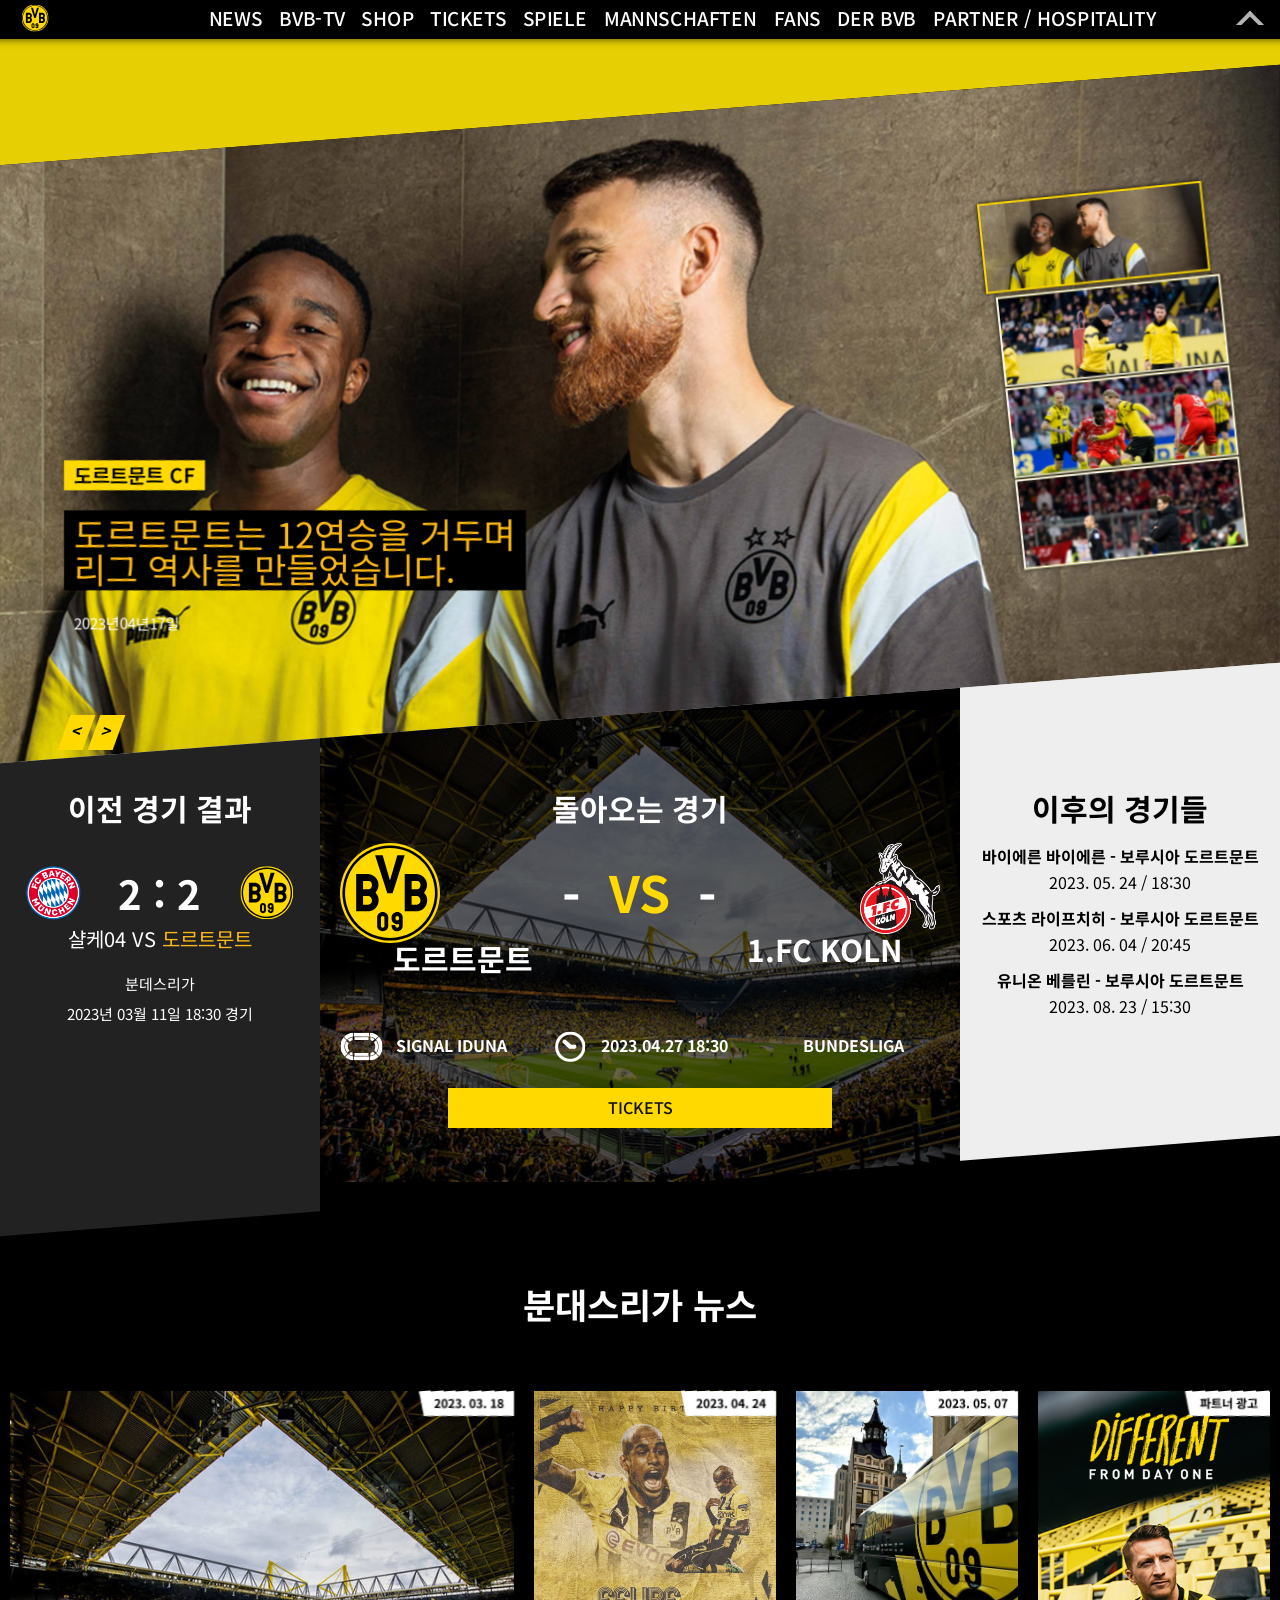
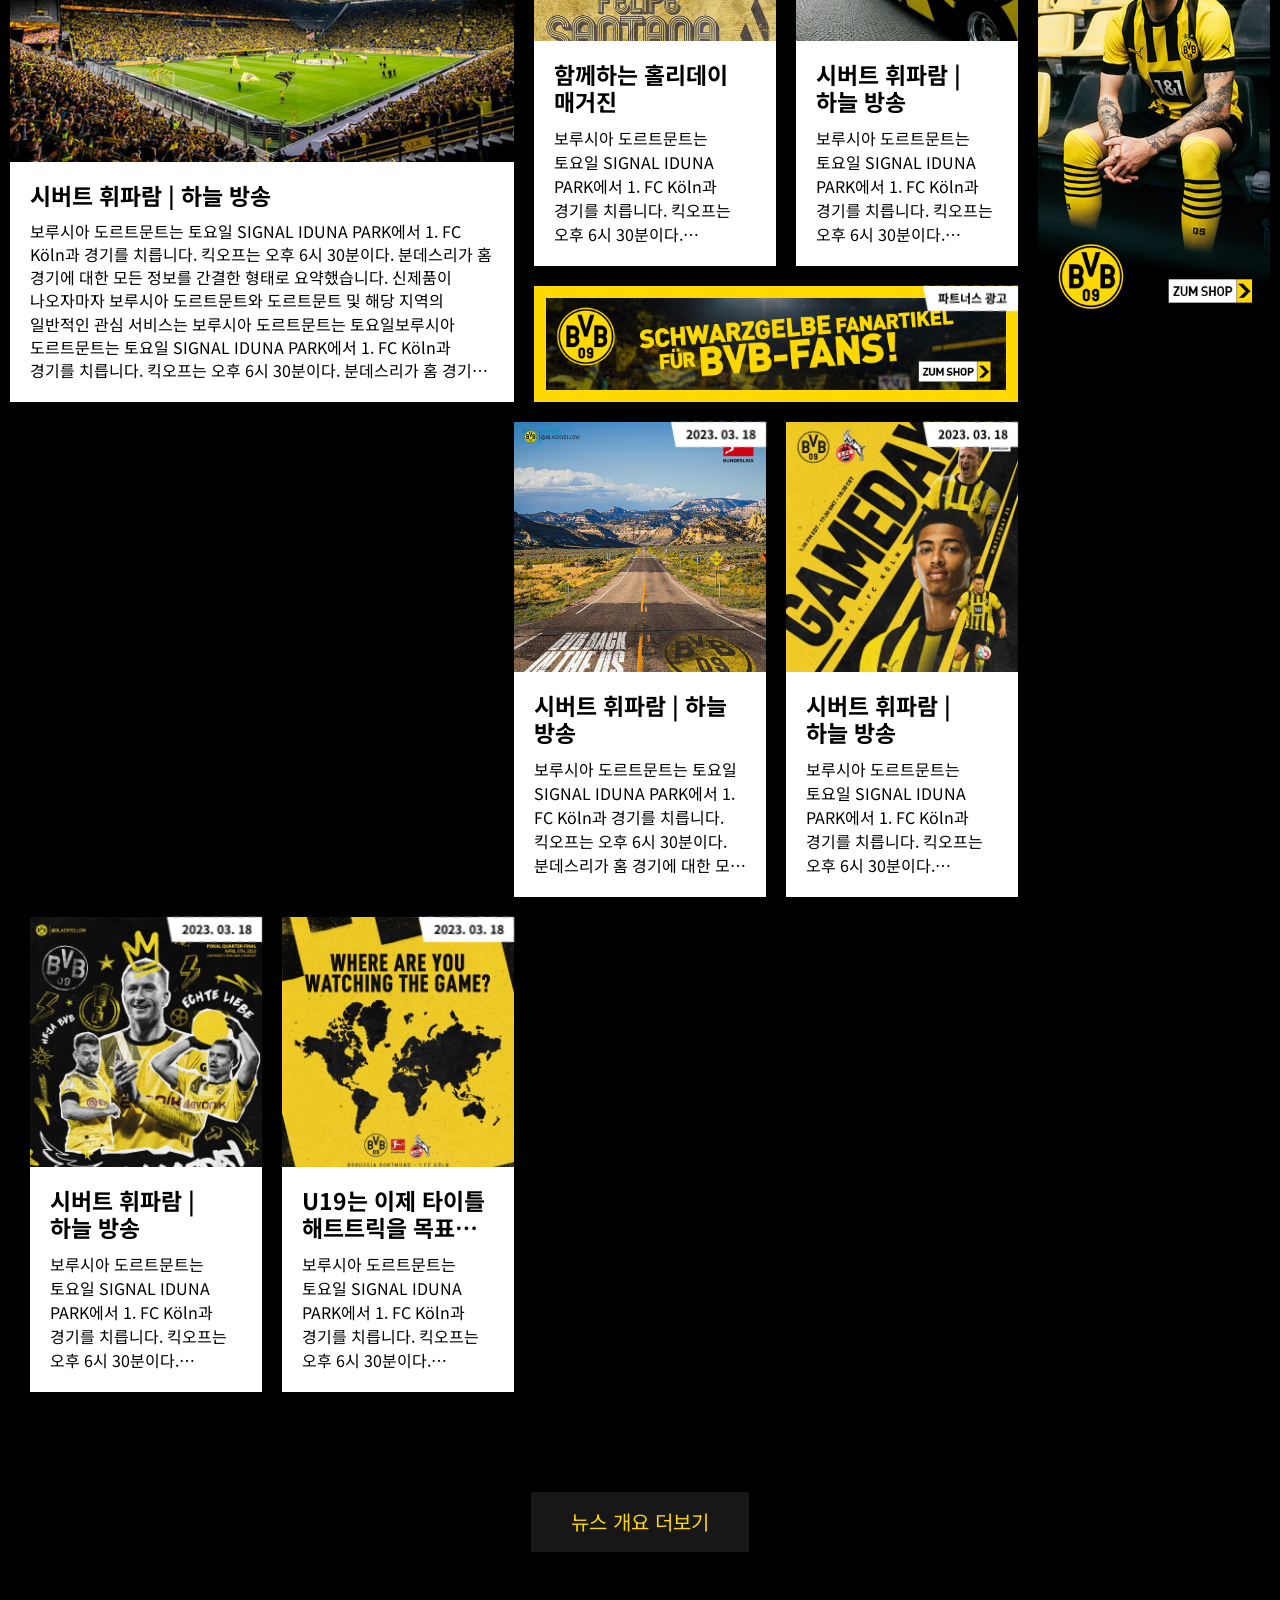
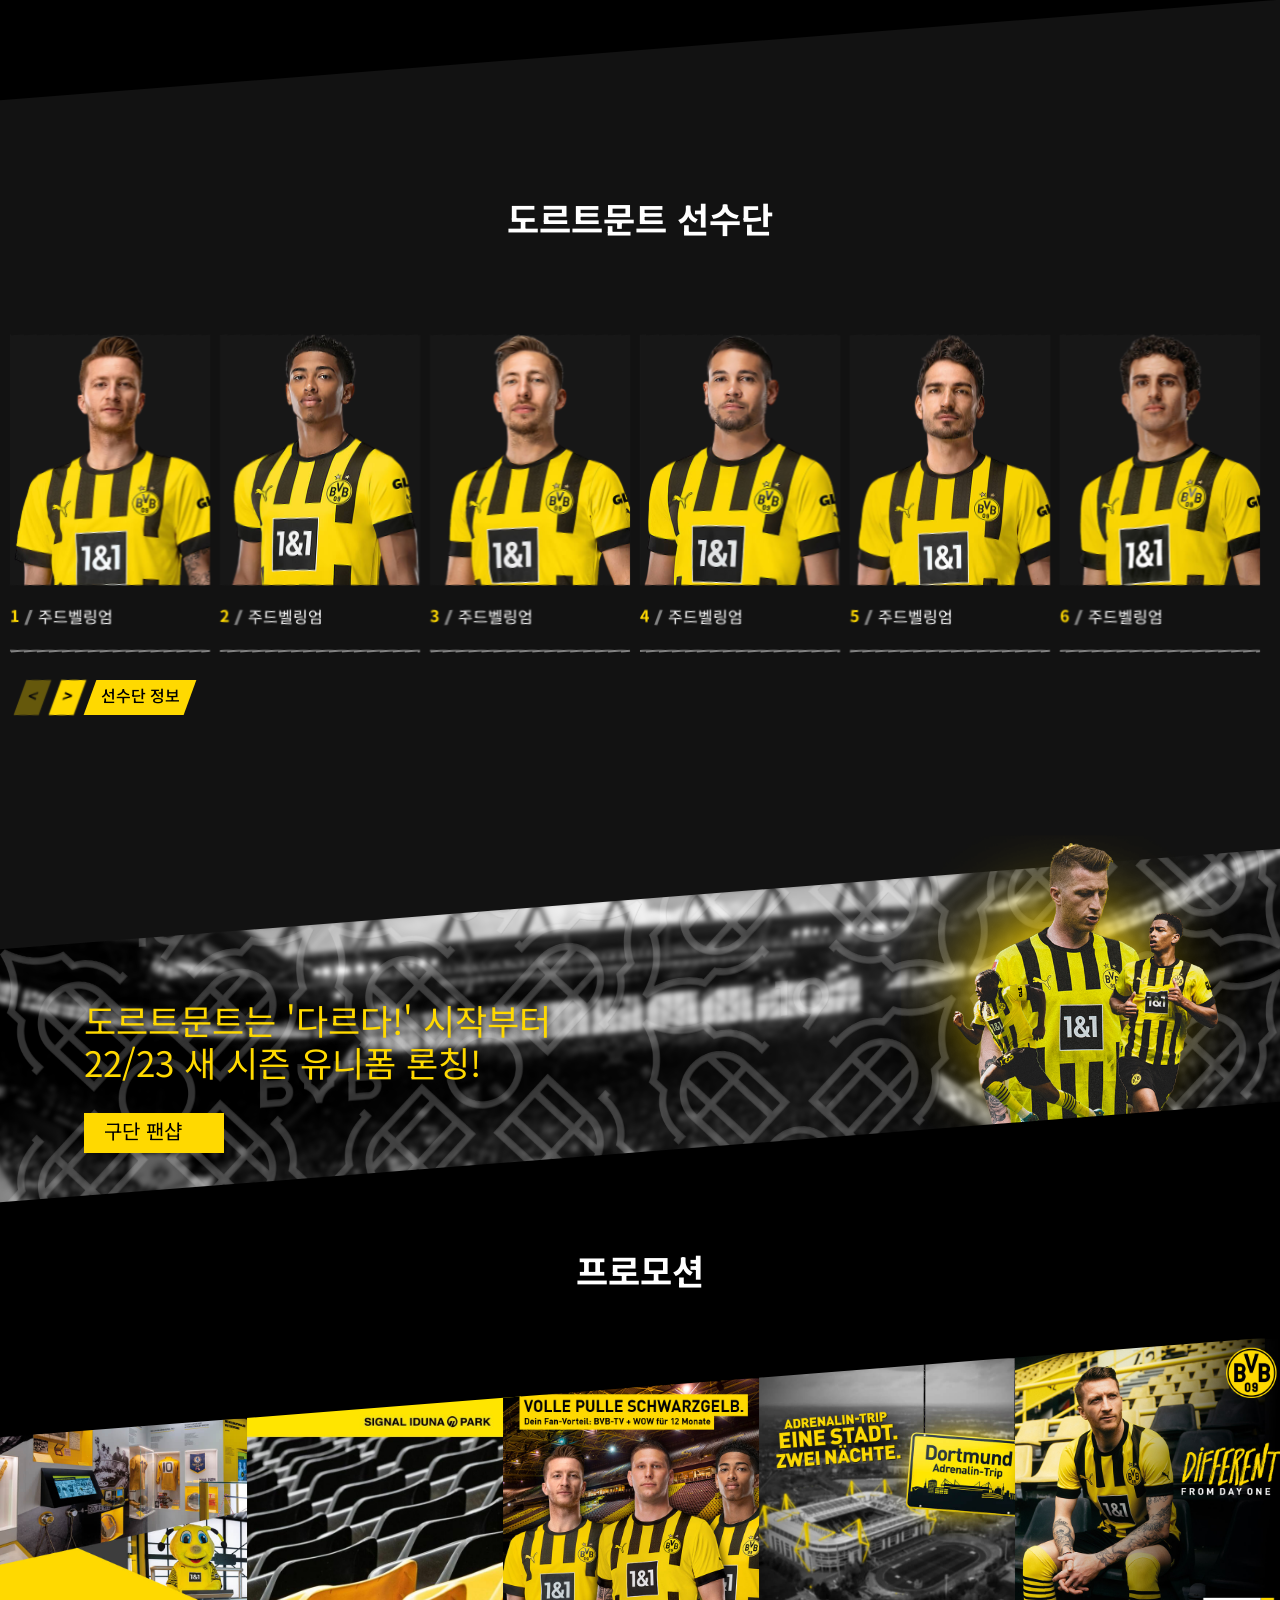
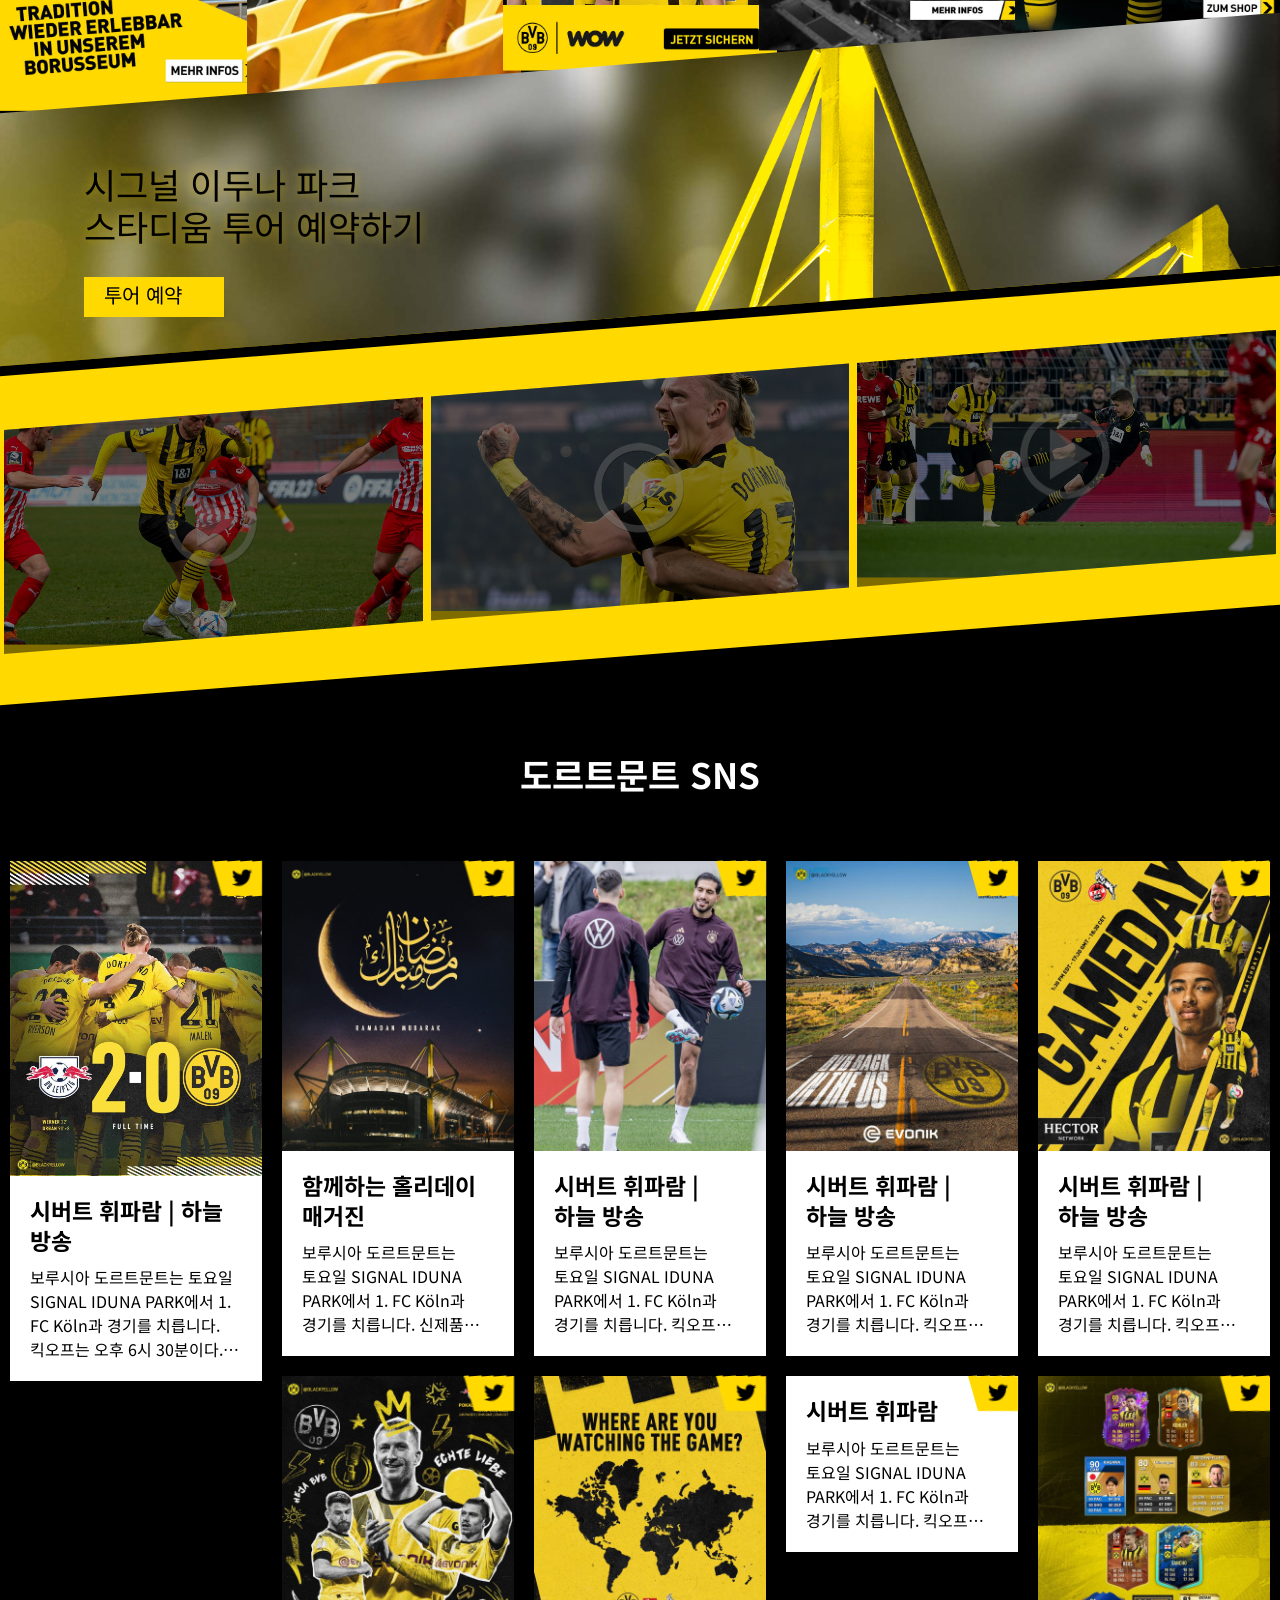
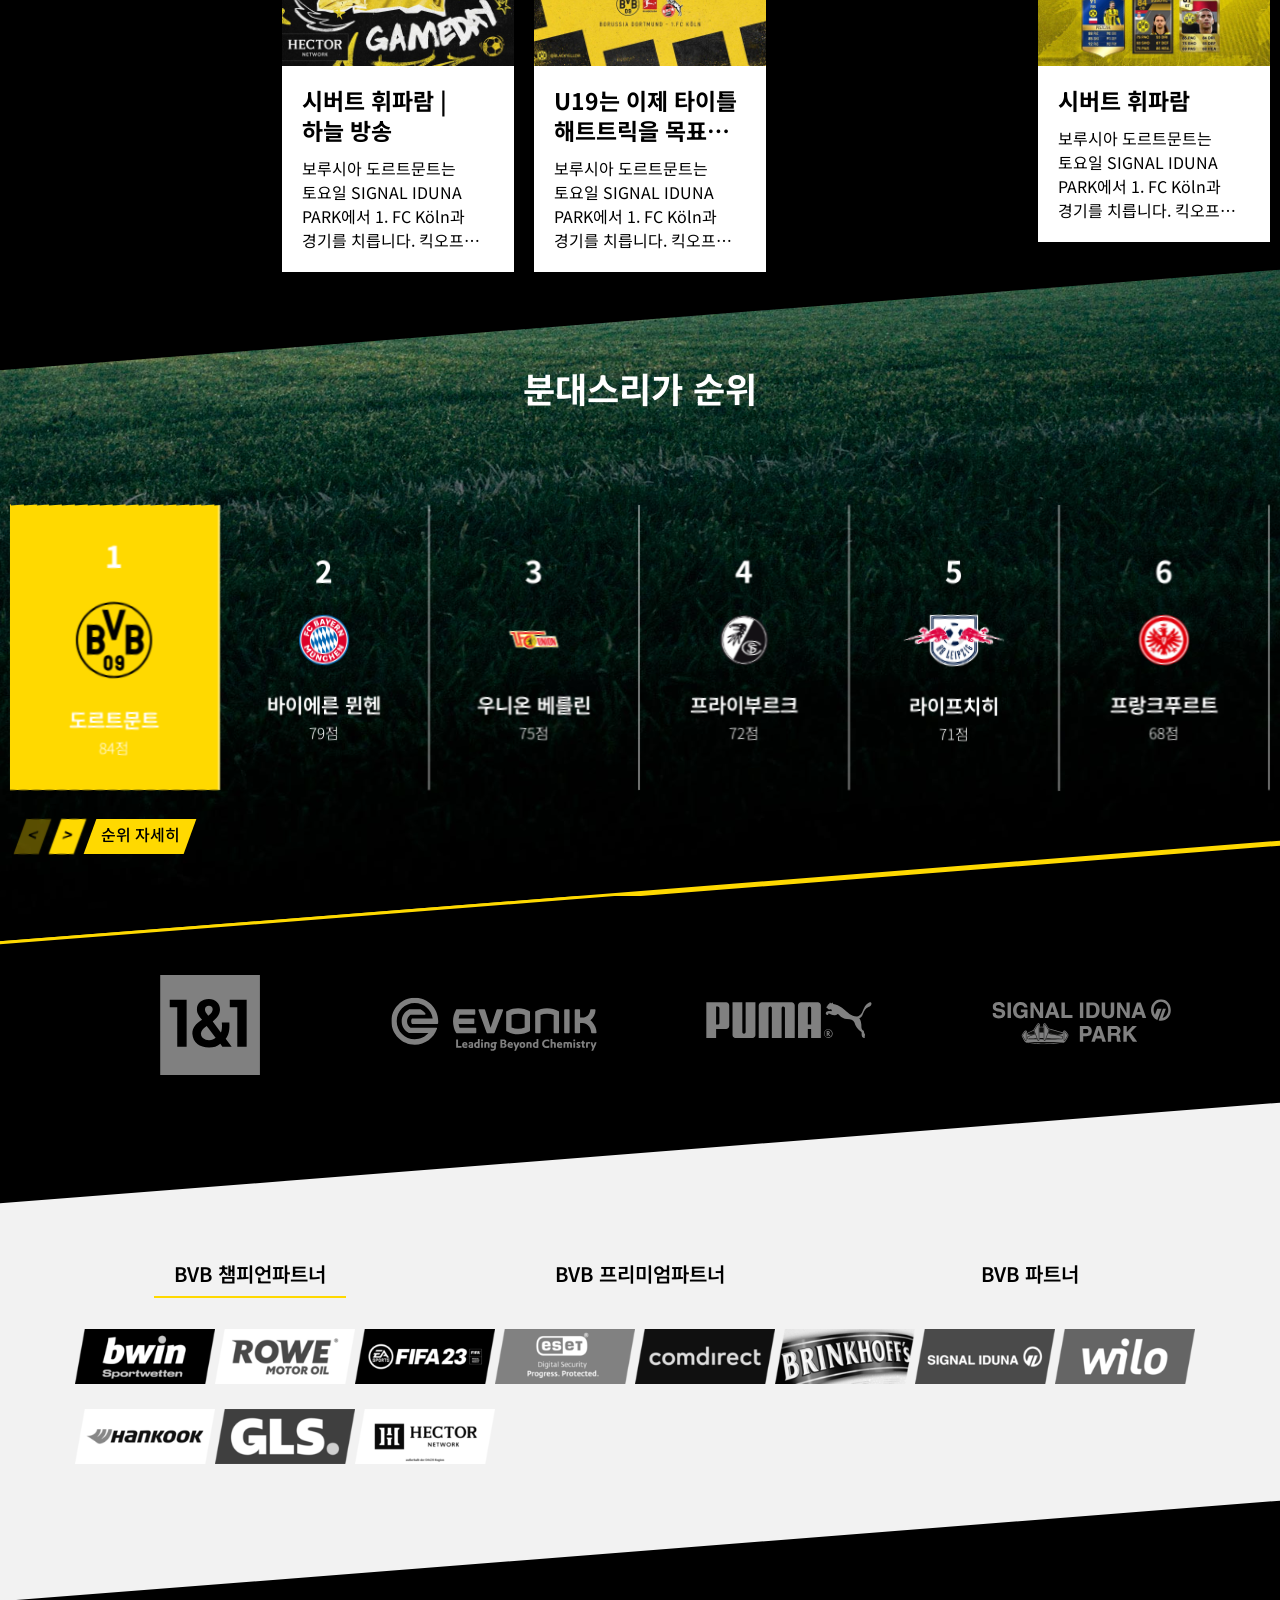
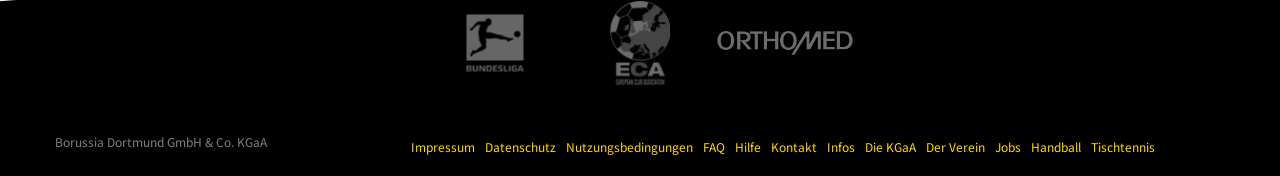
==== commit 198ea7f0: "Add files via upload" ====
--- a/index.html
+++ b/index.html
@@ -13,7 +13,8 @@
 
 
     <link rel="stylesheet" href="https://cdnjs.cloudflare.com/ajax/libs/font-awesome/6.3.0/css/all.min.css">
-
+    <link rel="stylesheet" href="https://cdnjs.cloudflare.com/ajax/libs/font-awesome/4.7.0/css/font-awesome.css">
+    
     <!-- <script src="https://code.jquery.com/jquery-2.2.0.min.js" type="text/javascript"></script> -->
     <title>도르트문트CF</title>
 </head>
@@ -44,7 +45,7 @@
                     <li><a href="">Login</a></li>
                 </ul>   
             </div>
-            <button>up/down</button>
+            <button>up/down </button>
         </div><!--header_top : END-->
 
         <div class="gnb rotate">
@@ -68,8 +69,8 @@
                             <li><a href="#">뉴스 레터</a></li>
                         </ul><!--subMenu : END-->
                     </li>
-                    <li><a href="">BVB-TV</a></li>
-                    <li><a href="#">SHOP</a></li>
+                    <li><a href="http://www.naver.com">BVB-TV</a></li>
+                    <li><a href="http://www.naver.com">SHOP</a></li>
                     <li>
                         <a href="#">TICKETS</a>
                         <ul  class="subMenu">
@@ -142,7 +143,7 @@
                     <li><a href="#">파트너 기업</a></li>-->
                 </ul>
             </div><!--h_inner : END-->
-            <button class="topBtn"></button>
+            <button class="topBtn"><img src="img/topBtn.png" alt=""></button>
         </div><!--gnb : END-->
 
         <ul class="gnb_content tabBody">
--- a/css/basic.css
+++ b/css/basic.css
@@ -18,6 +18,7 @@
 header.on{}
 header.on .header_top{height: 0;overflow: hidden;margin-top: -1px;}
 header.on .gnb.rotate{
+    background: #000 !important;
 margin-top: 0;
 height: 39px;
 padding-top: 0;
@@ -53,10 +54,25 @@
 .on .gnb .tabMenu > li > a{pointer-events: none;}
 .on .gnb .tabMenu > li {position: relative;}
 .on .gnb .tabMenu > li:hover {} 
+.on .gnb .tabMenu > li:nth-child(6) .subMenu{  
+    left: 50%;
+    transform: translateX(-50%);
+}
+.on .gnb .tabMenu > li:nth-child(9) .subMenu{  
+    left: 50%;
+    transform: translateX(-50%);
+}
 .on .gnb .tabMenu > li .subMenu{    position: absolute;
     top: 17px;
-    left: 0;
-    padding: 12px; } 
+    left: 0px;
+    padding: 12px;
+    
+} 
+/* .on .gnb .tabMenu > li:nth-child(6) .subMenu{left: 20px;} */
+
+/* header.on .gnb .h_inner ul li:hover .subMenu{left:20px} */
+/* header .gnb .h_inner ul.tabMenu li:nth-child(6):hover .subMenu{} */
+
 .on .gnb .tabMenu > li .subMenu::before{
     content: '';
     position: absolute;
@@ -67,13 +83,13 @@
     z-index: -1;
 } 
 .on .gnb .tabMenu > li .subMenu li{    float: inherit;width: 100%;background: #fff;transition:0.3s} 
-.on .gnb .tabMenu > li .subMenu li a{    font-size: 14px;font-weight: 400; display: inline-block;padding: 8px 10px;white-space: nowrap;text-align: left;transition: 0.3s;} 
+.on .gnb .tabMenu > li .subMenu li a{  color:#000;  font-size: 14px;font-weight: 400; display: inline-block;padding: 8px 10px;white-space: nowrap;text-align: left;transition: 0.3s;} 
 .on .gnb .tabMenu > li .subMenu li:hover {background: rgb(255, 217, 0);    } 
 .on .gnb .tabMenu > li .subMenu li:hover a{padding-left: 13px;    } 
 .on .gnb .tabMenu > li.on .subMenu{display: block;} 
 header .topBtn{opacity: 0;}
 header.on .topBtn{position: absolute;top: 15px;right:150px;width: 20px;height: 20px;background: 
-    none;border: 4px solid #000;
+    none;border: 4px solid #fff;
     border-right-color: transparent !important;
     border-bottom-color: transparent !important;
     transform: rotate(45deg);cursor: pointer;opacity: .7;transition: 0.3s;}
@@ -224,6 +240,7 @@
     font-family:'Noto Sans KR' ;
 
 }
+header.on .gnb .h_inner ul li a{color: #fff;font-weight: 500;;}
 
 .tabBody{ width:100%;height: 0px;background: #ffd900;
     margin-top: -90px !important;
@@ -1766,7 +1783,7 @@
         .content4 .inner {width: 90%;padding: 100px 20px 0;}
         .content4 img{right:0}
         header .gnb .h_inner ul{left:23%;}
-        header .gnb{height: 165px;;}
+        header .gnb{height: 160px;;}
         .swiper-container.visual{margin-top: 115px;}
     }
     @media screen and (max-width:1500px) {
@@ -1979,7 +1996,7 @@
         header .header_top.on .cuver{height: 210px;}
 
 
-
+        header.on .gnb .h_inner ul li:hover .subMenu{display: none;}
 
 
 
@@ -1987,10 +2004,12 @@
 
 
         header h1 {
-            top: 29px;
+            top: 11px;
+            left:155px;
         }
         header h2 {
-            top: 29px;
+            top: 19px;
+            left:260px;
         }
         header .gnb{padding-top:0}
         header .gnb .h_inner ul li{float: initial;width: 100% !important;
@@ -2000,7 +2019,7 @@
             transform: skewY(0deg);
         }
         header .gnb .h_inner ul li a{padding: 15px 150px;text-align: left;font-size: 24px;}
-        header.on .gnb .h_inner ul li a{padding-left: 150px !important;}
+        header.on .gnb .h_inner ul li a{padding-left: 150px !important;color: #000;}
         header .gnb .h_inner ul li:nth-child(2) a{padding-left: 145px;}
         header .gnb .h_inner ul li:nth-child(3) a{padding-left: 145px;}
         header .gnb .h_inner ul li:nth-child(4) a{padding-left: 140px;}
@@ -2063,7 +2082,7 @@
             -ms-transform: skewY(0deg);
             transform: skewY(0deg);
         }
-        .bng_btn{display: block; position:absolute;top:130px;right:165px;border: 0;font-size: 0;text-indent: -99999px;
+        .bng_btn{display: block; position:absolute;top:120px;right:160px;border: 0;font-size: 0;text-indent: -99999px;
             cursor: pointer;width: 40px;height: 5px;background: inherit;
             -webkit-transform: rotate(4.5deg);
             -moz-transform: rotate(4.5deg);
@@ -2087,6 +2106,10 @@
             transform: rotate(0deg);
 
         }
+        .on .bng_btn span{ background: #fff;}
+        .on .bng_btn::after{background: #fff;}
+        .on .bng_btn::before{background: #fff;}
+
         .bng_btn span{ 
             display: block;
             background: #000;
@@ -2184,9 +2207,9 @@
             .on .bng_btn.on::before{top:0px;}
             header.on .topBtn {
 
-                width: 15px;
-                height: 18px;
-                border: 3px solid #000;
+                width: 20px;
+                height: 20px;
+                border: 3px solid #fff;
 
             }
 
@@ -2360,7 +2383,7 @@
 
 
 
-            .footer_con2{padding:10px 0 80px;margin-bottom: 50px;}
+            .footer_con2{padding:10px 0 80px;margin-bottom: 5px;height: 450px;;}
             .footer_con2 .inner{width: 100%;}
             .tab_menu .list .btn{font-size:16px; }
             .tab_menu .list li{padding: 0;}
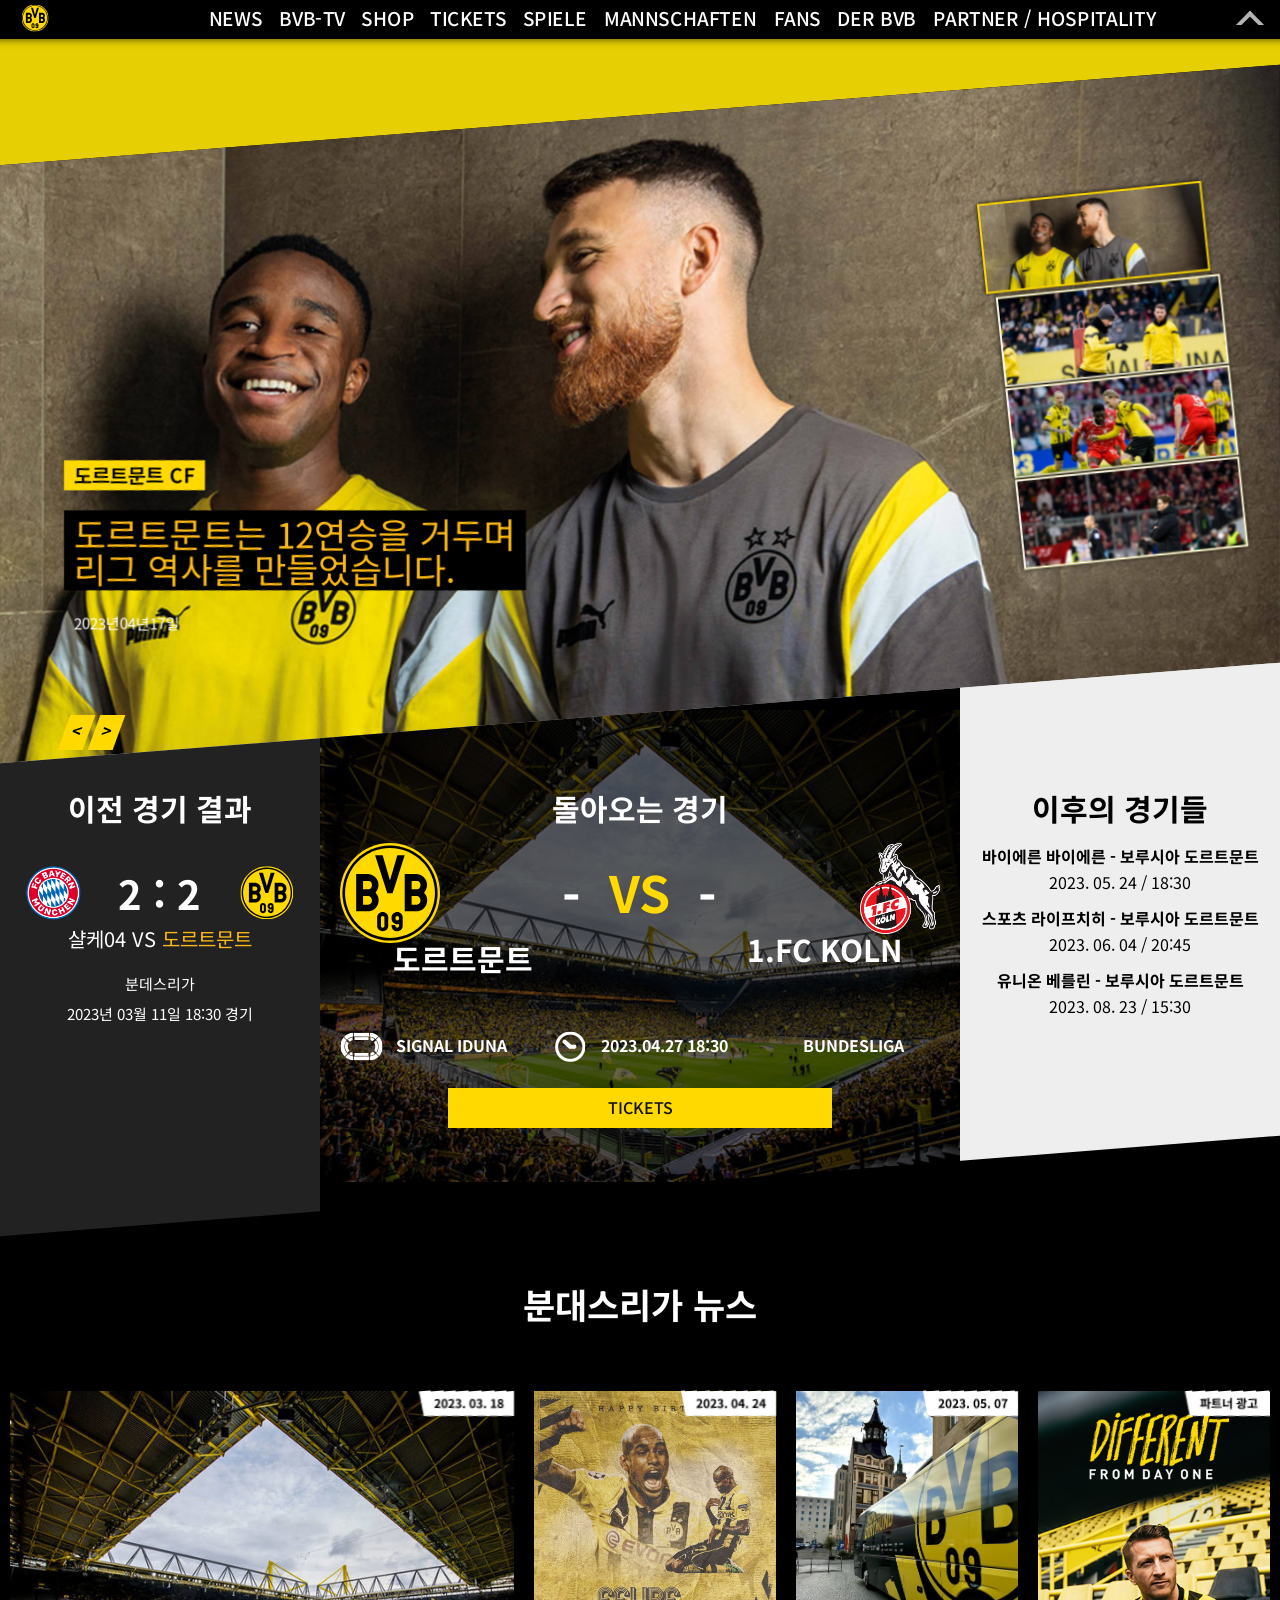
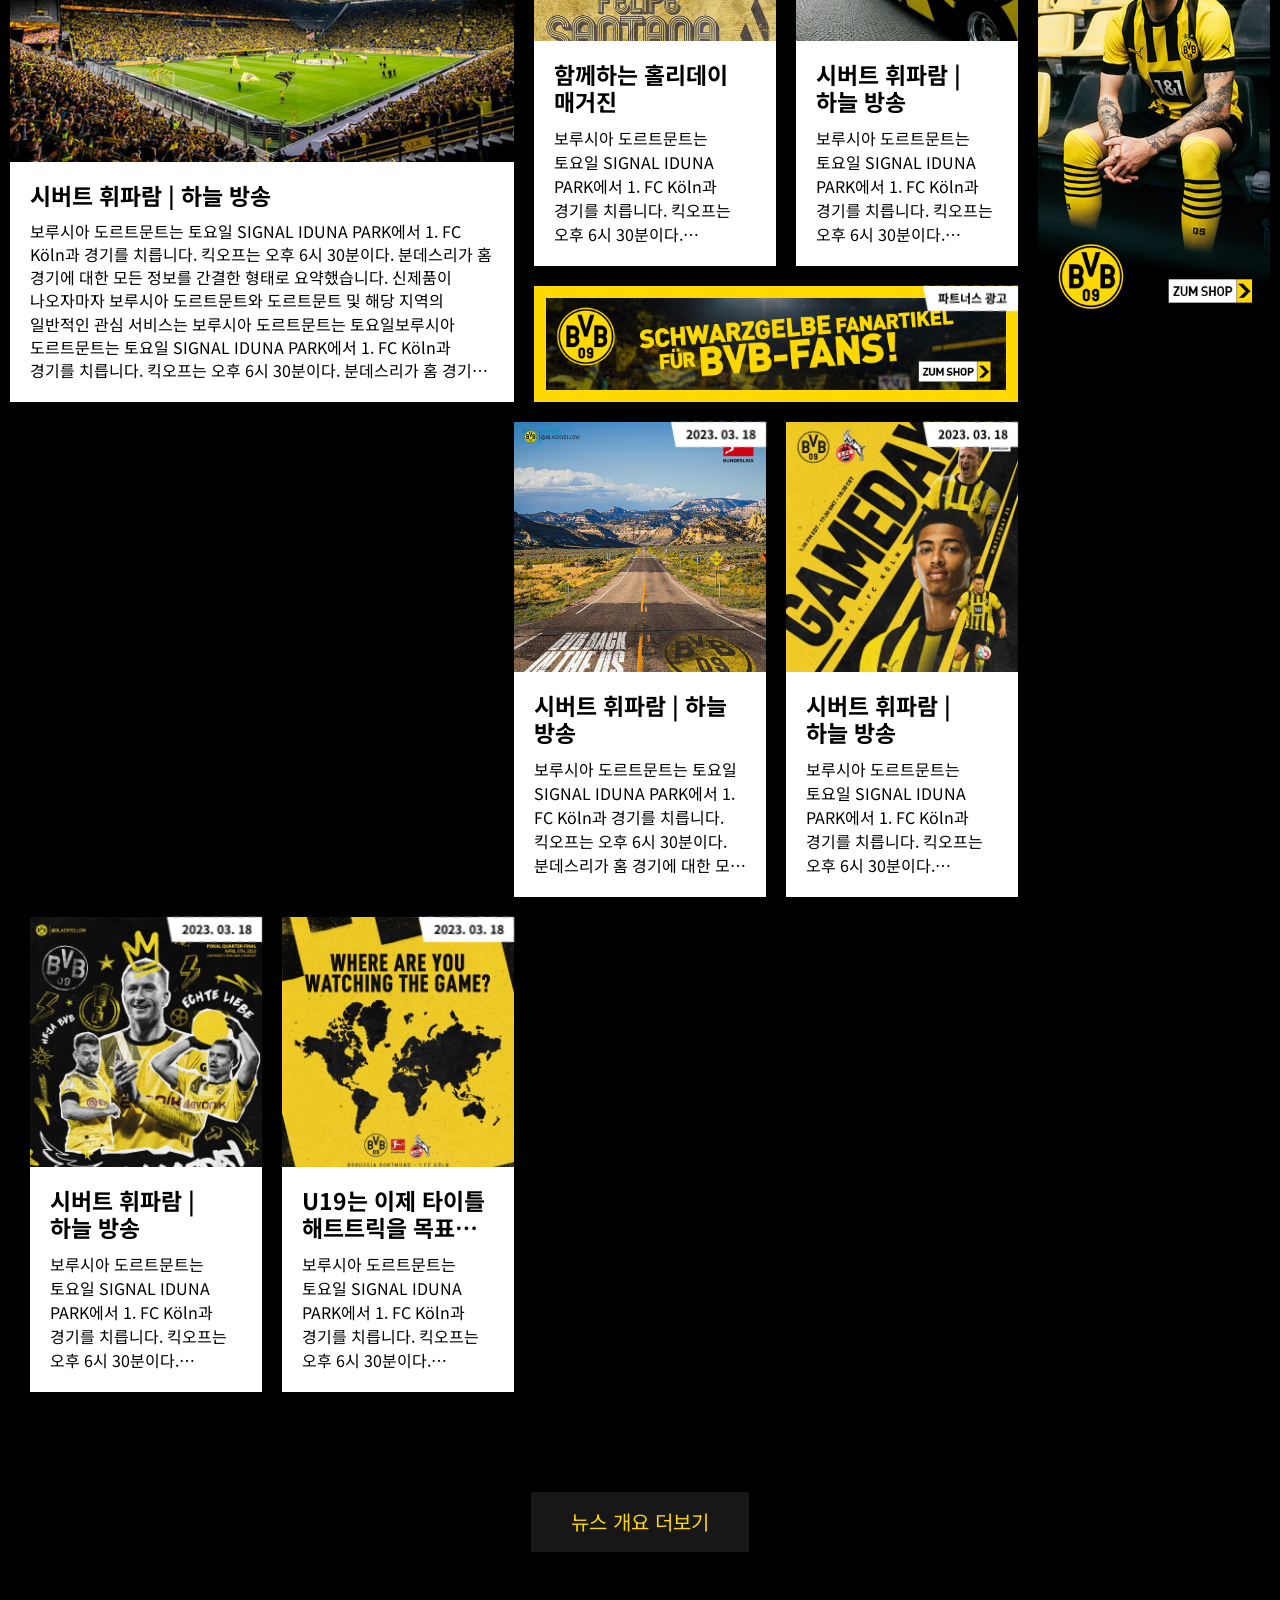
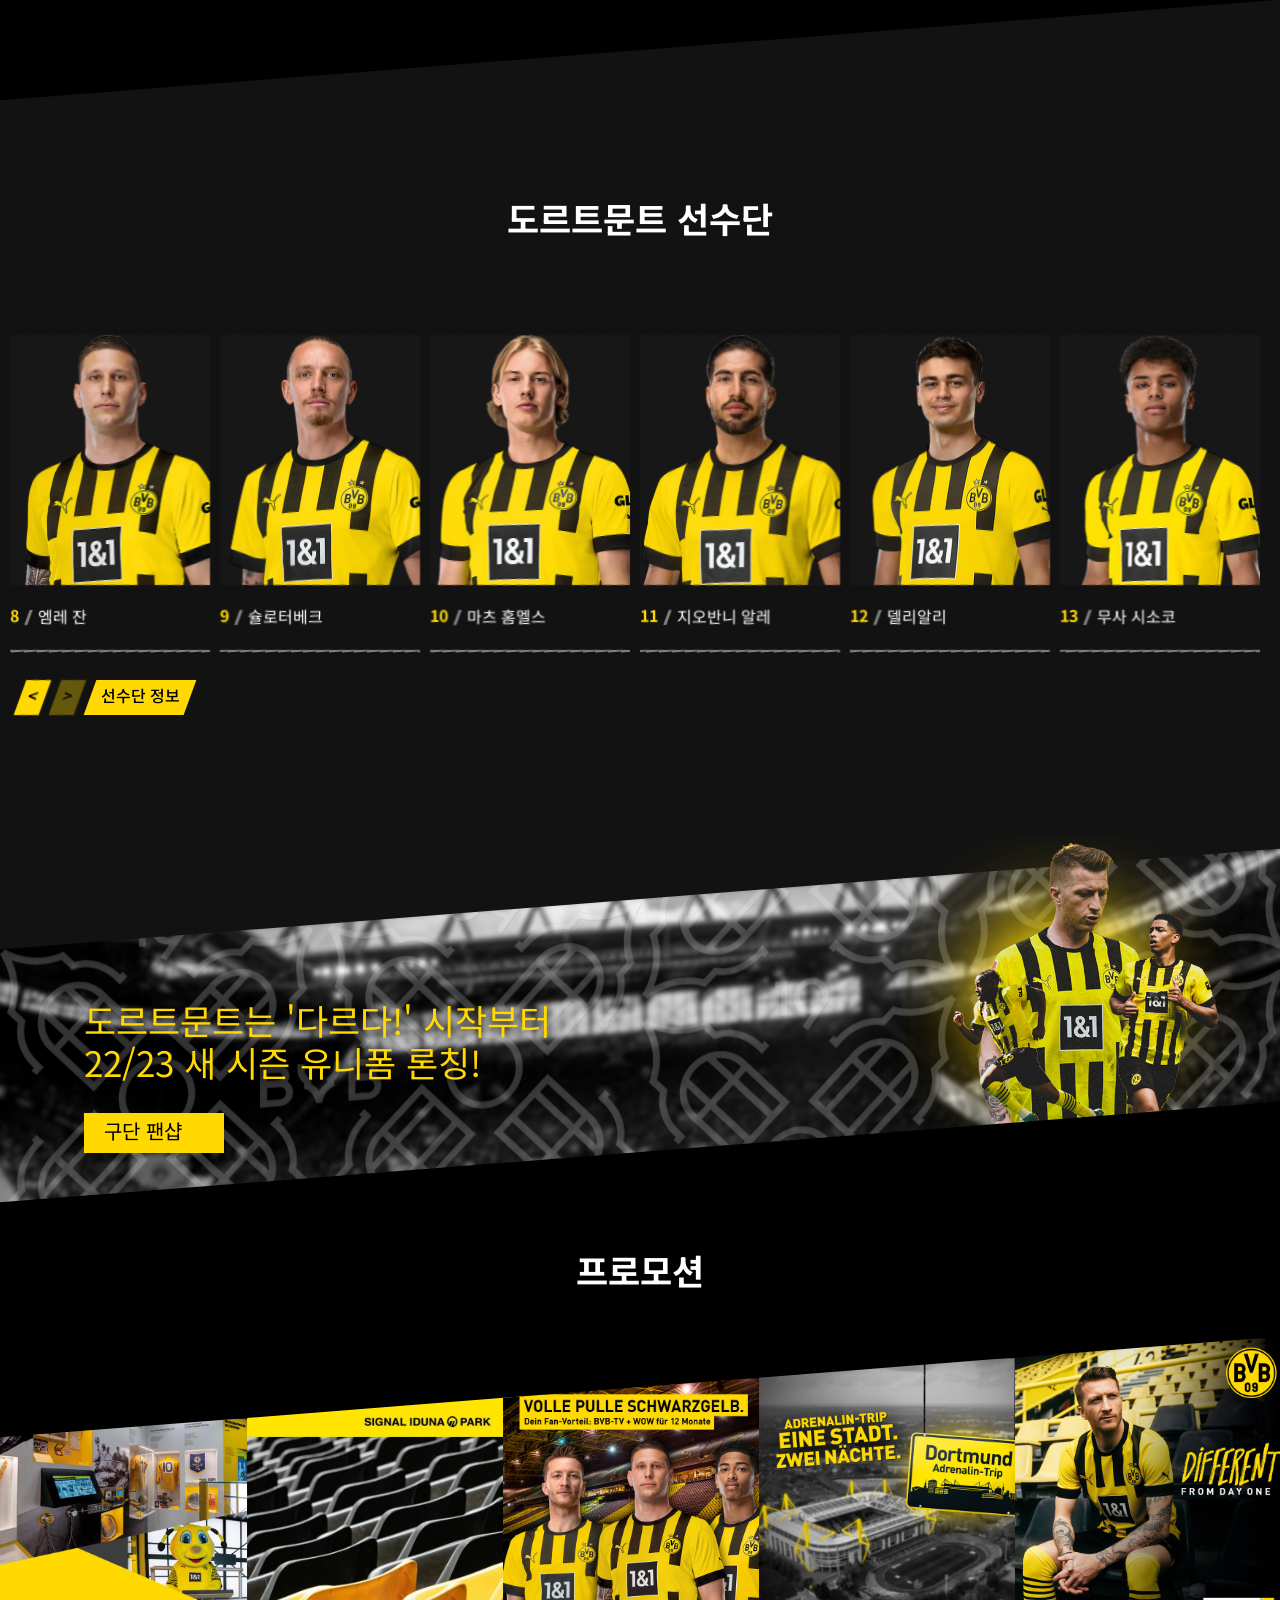
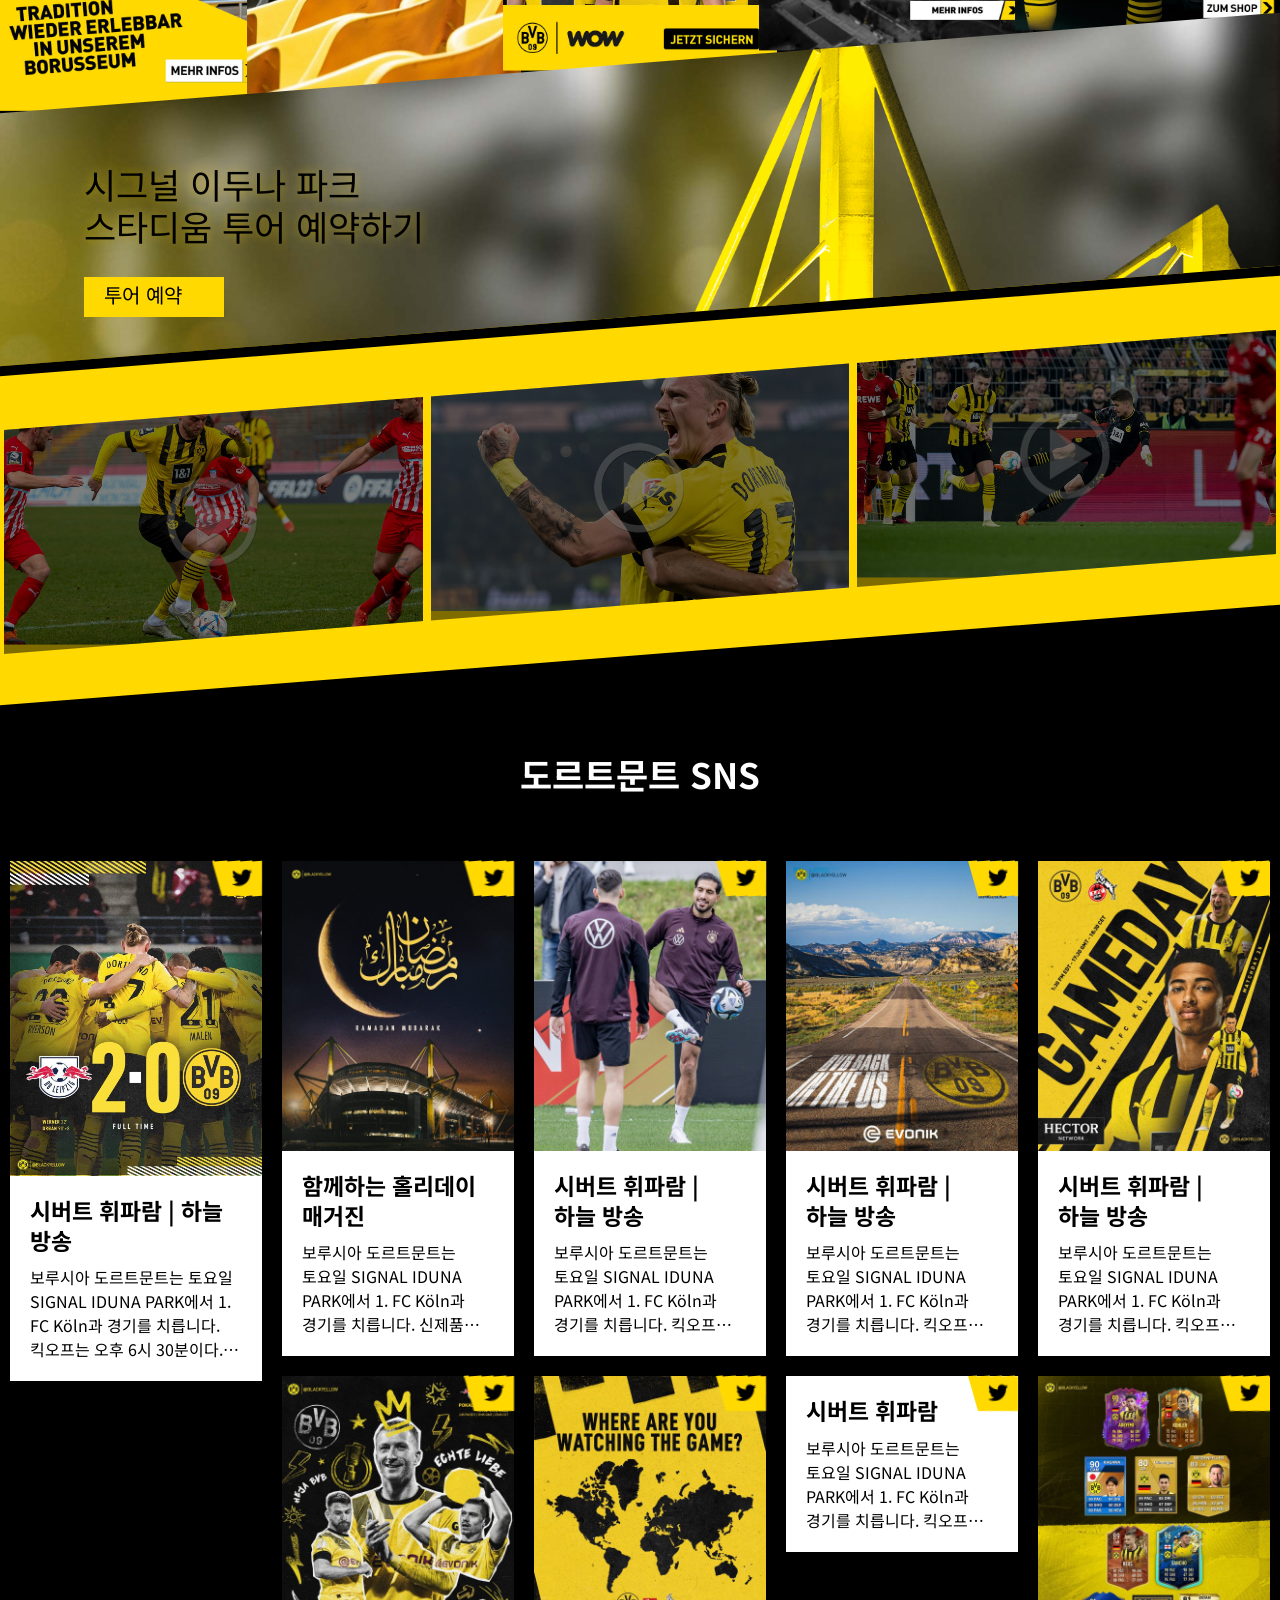
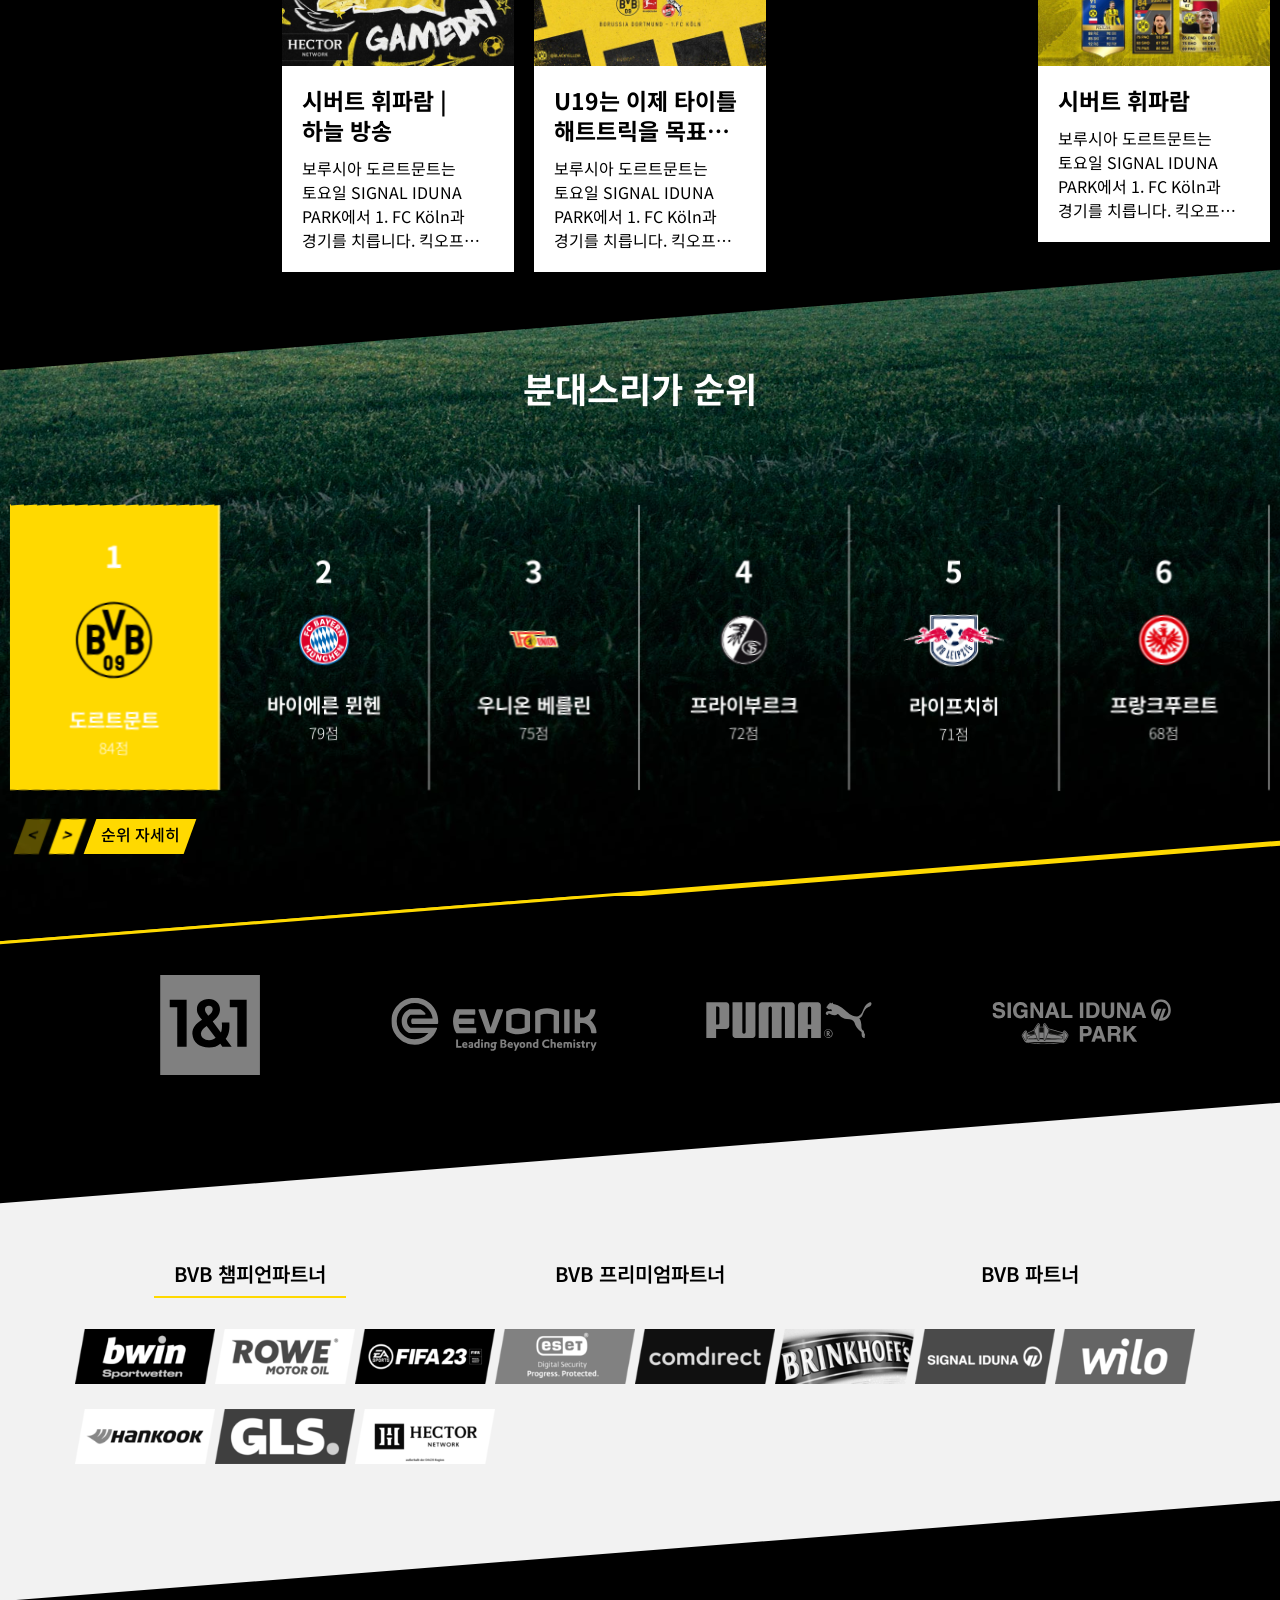
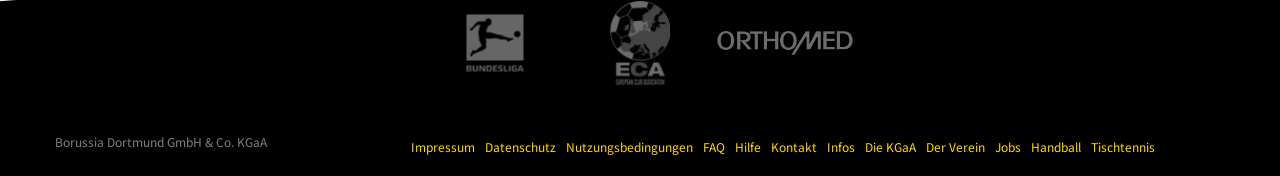
==== commit 25e56b58: "Add files via upload" ====
--- a/index.html
+++ b/index.html
@@ -10,6 +10,7 @@
     <link rel="stylesheet" href="css/reset.css">
     <link rel="stylesheet" href="css/swiper.min.css">
     <script src="js/swiper.min.js"></script>
+    <script defer type="module" src="js/players_list.js" type="text/javascript"></script>
 
 
     <link rel="stylesheet" href="https://cdnjs.cloudflare.com/ajax/libs/font-awesome/6.3.0/css/all.min.css">
@@ -1071,212 +1072,7 @@
                     <!-- <div class="swiper-scrollbar"></div> -->
 
                     <ul class="swiper-wrapper  list_bu">
-                        <li class="swiper-slide on">
-                            <div>
-                                <a href="#">
-                                    <div class="img">
-                                        <img src="img/h01.png" alt="">
-                                        <p class="p1"><span></span></p>
-                                        <p class="p2"></p>
-                                        <p class="p3"></p>
-                                        <p class="p4"></p>
-                                    </div><!--img : END-->
-                                    <dl>
-                                        <dt><span>1</span><span>주드벨링엄</span></dt>
-                                        <dd></dd>
-                                        <!-- 사진정보 : https://www.weltfussball.de/spieler_profil/mateu-morey/ -->
-                                        <!-- <dd>https://m.post.naver.com/viewer/postView.naver?volumeNo=33794944&memberNo=54701274</dd> -->
-                                    </dl>
-                                </a>
-                            </div>
-                        </li><!---슬라이더 컨텐--->
-                        <li class="swiper-slide ">
-                            <div>
-                                <a href="#">
-                                    <div class="img">
-                                        <img src="img/h02.png" alt="">
-                                        <p class="p1"><span></span></p>
-                                        <p class="p2"></p>
-                                        <p class="p3"></p>
-                                        <p class="p4"></p>
-                                    </div><!--img : END-->
-                                    <dl>
-                                        <dt><span>2</span><span>주드벨링엄</span></dt>
-                                        <dd></dd>
-                                    </dl>
-                                </a>
-                            </div>
-                        </li>
-                        <li class="swiper-slide ">
-                            <div>
-                                <a href="#">
-                                    <div class="img">
-                                        <img src="img/h03.png" alt="">
-                                        <p class="p1"><span></span></p>
-                                        <p class="p2"></p>
-                                        <p class="p3"></p>
-                                        <p class="p4"></p>
-                                    </div><!--img : END-->
-                                    <dl>
-                                        <dt><span>3</span><span>주드벨링엄</span></dt>
-                                        <dd></dd>
-                                    </dl>
-                                </a>
-                            </div>
-                        </li>
-                        <li class="swiper-slide ">
-                            <div>
-                                <a href="#">
-                                    <div class="img">
-                                        <img src="img/h04.png" alt="">
-                                        <p class="p1"><span></span></p>
-                                        <p class="p2"></p>
-                                        <p class="p3"></p>
-                                        <p class="p4"></p>
-                                    </div><!--img : END-->
-                                    <dl>
-                                        <dt><span>4</span><span>주드벨링엄</span></dt>
-                                        <dd></dd>
-                                    </dl>
-                                </a>
-                            </div>
-                        </li>
-                        <li class="swiper-slide ">
-                            <div>
-                                <a href="#">
-                                    <div class="img">
-                                        <img src="img/h05.png" alt="">
-                                        <p class="p1"><span></span></p>
-                                        <p class="p2"></p>
-                                        <p class="p3"></p>
-                                        <p class="p4"></p>
-                                    </div><!--img : END-->
-                                    <dl>
-                                        <dt><span>5</span><span>주드벨링엄</span></dt>
-                                        <dd></dd>
-                                    </dl>
-                                </a>
-                            </div>
-                        </li>
-                        <li class="swiper-slide ">
-                            <div>
-                                <a href="#">
-                                    <div class="img">
-                                        <img src="img/h06.png" alt="">
-                                        <p class="p1"><span></span></p>
-                                        <p class="p2"></p>
-                                        <p class="p3"></p>
-                                        <p class="p4"></p>
-                                    </div><!--img : END-->
-                                    <dl>
-                                        <dt><span>6</span><span>주드벨링엄</span></dt>
-                                        <dd></dd>
-                                    </dl>
-                                </a>
-                            </div>
-                        </li>
-                        <li class="swiper-slide ">
-                            <div>
-                                <a href="#">
-                                    <div class="img">
-                                        <img src="img/h07.png" alt="">
-                                        <p class="p1"><span></span></p>
-                                        <p class="p2"></p>
-                                        <p class="p3"></p>
-                                        <p class="p4"></p>
-                                    </div><!--img : END-->
-                                    <dl>
-                                        <dt><span>7</span><span>주드벨링엄</span></dt>
-                                        <dd></dd>
-                                    </dl>
-                                </a>
-                            </div>
-                        </li>
-                        <li class="swiper-slide ">
-                            <div>
-                                <a href="#">
-                                    <div class="img">
-                                        <img src="img/h08.png" alt="">
-                                        <p class="p1"><span></span></p>
-                                        <p class="p2"></p>
-                                        <p class="p3"></p>
-                                        <p class="p4"></p>
-                                    </div><!--img : END-->
-                                    <dl>
-                                        <dt><span>8</span><span>주드벨링엄</span></dt>
-                                        <dd></dd>
-                                    </dl>
-                                </a>
-                            </div>
-                        </li>
-                        <li class="swiper-slide ">
-                            <div>
-                                <a href="#">
-                                    <div class="img">
-                                        <img src="img/h09.png" alt="">
-                                        <p class="p1"><span></span></p>
-                                        <p class="p2"></p>
-                                        <p class="p3"></p>
-                                        <p class="p4"></p>
-                                    </div><!--img : END-->
-                                    <dl>
-                                        <dt><span>9</span><span>주드벨링엄</span></dt>
-                                        <dd></dd>
-                                    </dl>
-                                </a>
-                            </div>
-                        </li>
-                        <li class="swiper-slide ">
-                            <div>
-                                <a href="#">
-                                    <div class="img">
-                                        <img src="img/h10.png" alt="">
-                                        <p class="p1"><span></span></p>
-                                        <p class="p2"></p>
-                                        <p class="p3"></p>
-                                        <p class="p4"></p>
-                                    </div><!--img : END-->
-                                    <dl>
-                                        <dt><span>10</span><span>주드벨링엄</span></dt>
-                                        <dd></dd>
-                                    </dl>
-                                </a>
-                            </div>
-                        </li>
-                        <li class="swiper-slide ">
-                            <div>
-                                <a href="#">
-                                    <div class="img">
-                                        <img src="img/h11.png" alt="">
-                                        <p class="p1"><span></span></p>
-                                        <p class="p2"></p>
-                                        <p class="p3"></p>
-                                        <p class="p4"></p>
-                                    </div><!--img : END-->
-                                    <dl>
-                                        <dt><span>11</span><span>주드벨링엄</span></dt>
-                                        <dd></dd>
-                                    </dl>
-                                </a>
-                            </div>
-                        </li>
-                        <li class="swiper-slide ">
-                            <div>
-                                <a href="#">
-                                    <div class="img">
-                                        <img src="img/h12.png" alt="">
-                                        <p class="p1"><span></span></p>
-                                        <p class="p2"></p>
-                                        <p class="p3"></p>
-                                        <p class="p4"></p>
-                                    </div><!--img : END-->
-                                    <dl>
-                                        <dt><span>12</span><span>주드벨링엄</span></dt>
-                                        <dd></dd>
-                                    </dl>
-                                </a>
-                            </div>
-                        </li>
+                        
                     </ul>
                     <!-- <div class="swiper-pagination"></div> -->
                 </div>
--- a/css/basic.css
+++ b/css/basic.css
@@ -93,6 +93,14 @@
     border-right-color: transparent !important;
     border-bottom-color: transparent !important;
     transform: rotate(45deg);cursor: pointer;opacity: .7;transition: 0.3s;}
+header.on .topBtn img{display: none;
+        -webkit-transform: rotate(-45deg);
+    -moz-transform: rotate(-45deg);
+    -ms-transform: rotate(-45deg);
+    -o-transform: rotate(-45deg);
+        transform: rotate(-45deg);
+}
+
 header.on .topBtn:hover{opacity: 1;}
 header.on .gnb.rotate .h_inner ul{
 }
@@ -2199,7 +2207,7 @@
             .tabBody.active{top:73px;}
             .swiper-container.visual{margin-top: 95px;;}
 
-            .on .bng_btn{right:175px;}
+            .on .bng_btn{right:165px;top:17px;}
             .on .bng_btn span{width: 30px;height: 4px;}
             .on .bng_btn::after{width: 30px;height: 4px;top:8px;}
             .on .bng_btn.on::after{top:0px;}
@@ -2407,6 +2415,18 @@
             /* .bng_btn{top:107px;} */
             header .gnb{height: 116px;} 
             .bng_btn{top:80px;}
+            header.on .topBtn{
+                border: 0;
+                width: 30px;
+                height: 30px;
+                padding: 0;
+                text-align: center;
+                top: 3px;
+                right: 140px;
+                border:none !important;
+            }
+            
+            header.on .topBtn img{display: block;}
             header .gnb .h_inner ul{margin-top:116px;}
             .rotate_n h1{width: 65px;;}
             .rotate_n h2{width: 91px;;}
